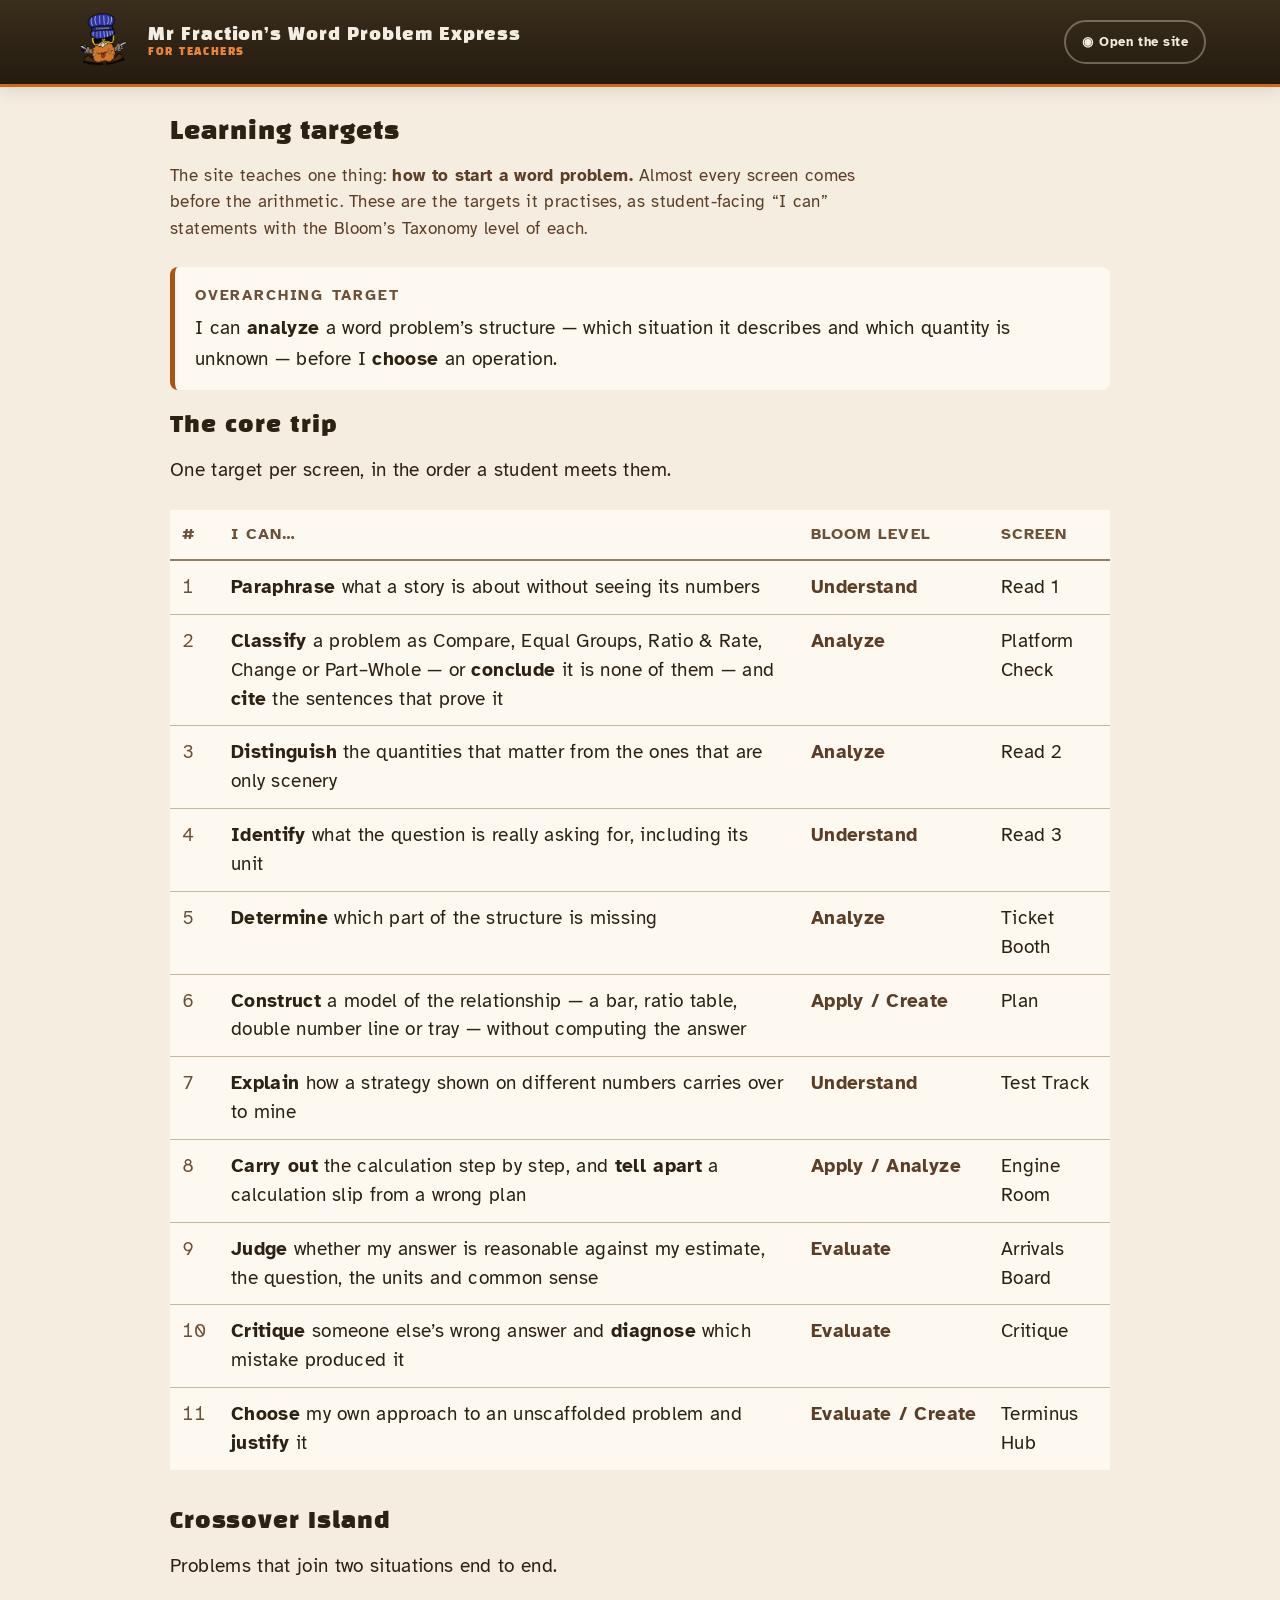
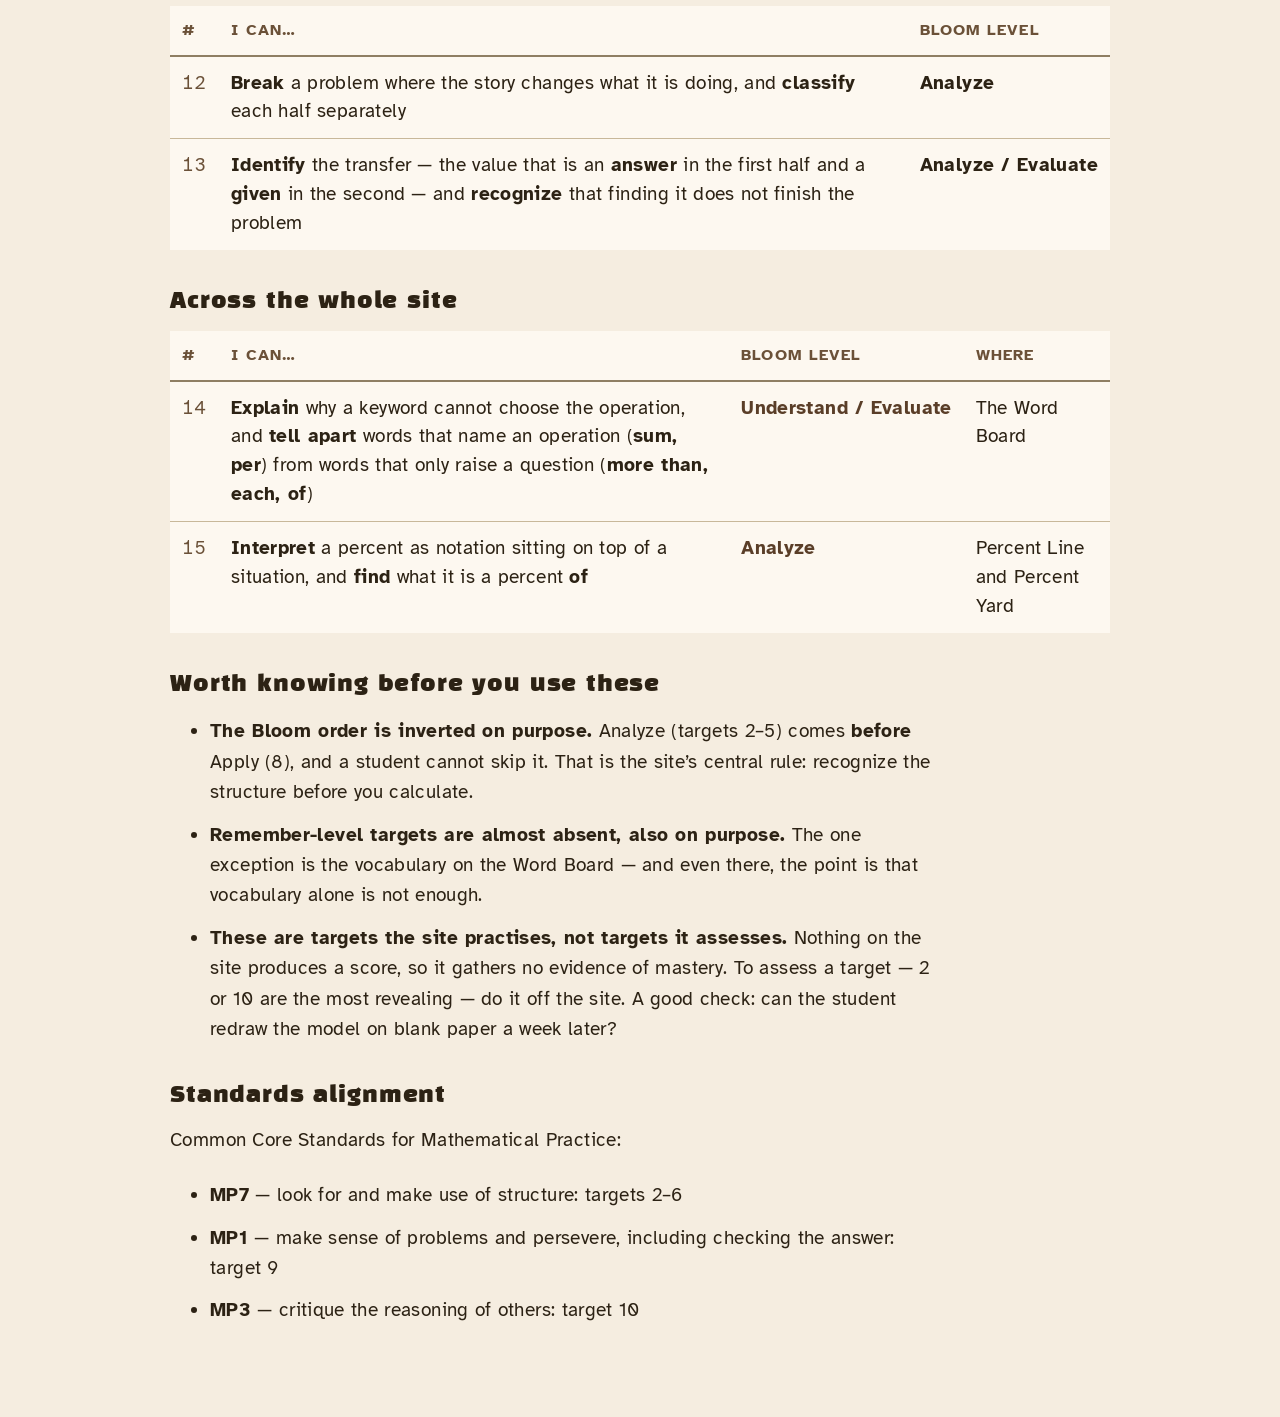
==== teachers.html @ 320a56fb "Add a For Teachers page: the site's learning targets in Bloom's terms A pill beside Reading & Access" ====
<!DOCTYPE html>
<html lang="en">
<head>
<meta charset="utf-8">
<meta name="viewport" content="width=device-width, initial-scale=1">
<title>For Teachers — Mr Fraction's Word Problem Express</title>
<meta name="description" content="The learning targets taught by Mr Fraction's Word Problem Express, written with Bloom's Taxonomy verbs.">
<link rel="stylesheet" href="assets/css/app.css">
<!-- A separate page, not a panel inside index.html, and opened in a new tab.
     The site keeps no storage of any kind, so a student's trip and their
     Reading & Access settings live only in the open page. Navigating that tab
     here would throw both away; a new tab leaves them exactly where they were.

     Styles are local to this page on purpose: nothing else uses them, and
     app.css is the student site's sheet. Colours and type come from its tokens
     so the two read as one family. -->
<style>
  .teach-main { max-width: 980px; }
  .teach-main h2 { margin-top: calc(var(--su) * 5); }
  .teach-main h2:first-of-type { margin-top: 0; }
  .teach-lead { font-size: 1.05rem; color: var(--ink-mid); }
  .teach-goal {
    background: var(--cream-light); border-left: 5px solid var(--orange-deep);
    border-radius: var(--radius-sm); padding: calc(var(--su) * 2) calc(var(--su) * 2.5);
    margin: calc(var(--su) * 3) 0; max-width: none;
  }
  .teach-goal p { margin: 0; max-width: none; }
  .teach-goal .teach-label {
    font-size: .8em; letter-spacing: .12em; text-transform: uppercase;
    color: var(--ink-muted); font-weight: 700; margin-bottom: 6px;
  }
  .teach-table { min-width: 560px; max-width: none; background: var(--cream-light); }
  .teach-table td:first-child { width: 2.5em; color: var(--ink-muted); font-variant-numeric: tabular-nums; }
  /* .map-table greys its last column for the student map's "why" column. Here
     the last column is the screen a teacher is looking for, so undo it. */
  .teach-table td:last-child { color: var(--ink); }
  .teach-table .bloom { white-space: nowrap; font-weight: 700; color: var(--ink-mid); }
  .teach-notes li { margin-bottom: calc(var(--su) * 1.5); }
  .teach-open { color: var(--ink-on-dark); text-decoration: none; }
  @media print {
    .teach-print-head { display: block !important; }
    .table-scroll { overflow: visible; }
    .teach-table { min-width: 0; }
    .teach-table tr { break-inside: avoid; }
  }
</style>
</head>
<body>

<a class="skip-link" href="#main">Skip to main content</a>

<div class="shell">

  <header class="station-sign">
    <div class="sign-inner">
      <img aria-hidden="true" alt="" class="sign-mark"
           src="assets/art/Conductor_Mr_Fraction_(Front).png" decoding="async">
      <div class="sign-text">
        <p class="sign-title">Mr Fraction&rsquo;s Word Problem Express</p>
        <span class="sign-sub">For teachers</span>
      </div>
      <div class="sign-nav">
        <a class="pill teach-open" href="index.html">
          <span aria-hidden="true">&#9673;</span> Open the site
        </a>
      </div>
    </div>
  </header>

  <main id="main" tabindex="-1" class="teach-main">
    <p class="teach-print-head" style="display:none"><strong>Mr Fraction&rsquo;s Word Problem Express</strong></p>

    <h1>Learning targets</h1>
    <p class="teach-lead">
      The site teaches one thing: <strong>how to start a word problem.</strong> Almost every
      screen comes before the arithmetic. These are the targets it practises, as
      student-facing &ldquo;I can&rdquo; statements with the Bloom&rsquo;s Taxonomy level of each.
    </p>

    <div class="teach-goal">
      <p class="teach-label">Overarching target</p>
      <p>I can <strong>analyze</strong> a word problem&rsquo;s structure &mdash; which situation it
        describes and which quantity is unknown &mdash; before I <strong>choose</strong> an operation.</p>
    </div>

    <h2>The core trip</h2>
    <p>One target per screen, in the order a student meets them.</p>
    <div class="table-scroll">
      <table class="map-table teach-table">
        <thead>
          <tr><th scope="col">#</th><th scope="col">I can&hellip;</th><th scope="col">Bloom level</th><th scope="col">Screen</th></tr>
        </thead>
        <tbody>
          <tr><td>1</td><td><strong>Paraphrase</strong> what a story is about without seeing its numbers</td><td class="bloom">Understand</td><td>Read 1</td></tr>
          <tr><td>2</td><td><strong>Classify</strong> a problem as Compare, Equal Groups, Ratio &amp; Rate, Change or Part&ndash;Whole &mdash; or <strong>conclude</strong> it is none of them &mdash; and <strong>cite</strong> the sentences that prove it</td><td class="bloom">Analyze</td><td>Platform Check</td></tr>
          <tr><td>3</td><td><strong>Distinguish</strong> the quantities that matter from the ones that are only scenery</td><td class="bloom">Analyze</td><td>Read 2</td></tr>
          <tr><td>4</td><td><strong>Identify</strong> what the question is really asking for, including its unit</td><td class="bloom">Understand</td><td>Read 3</td></tr>
          <tr><td>5</td><td><strong>Determine</strong> which part of the structure is missing</td><td class="bloom">Analyze</td><td>Ticket Booth</td></tr>
          <tr><td>6</td><td><strong>Construct</strong> a model of the relationship &mdash; a bar, ratio table, double number line or tray &mdash; without computing the answer</td><td class="bloom">Apply / Create</td><td>Plan</td></tr>
          <tr><td>7</td><td><strong>Explain</strong> how a strategy shown on different numbers carries over to mine</td><td class="bloom">Understand</td><td>Test Track</td></tr>
          <tr><td>8</td><td><strong>Carry out</strong> the calculation step by step, and <strong>tell apart</strong> a calculation slip from a wrong plan</td><td class="bloom">Apply / Analyze</td><td>Engine Room</td></tr>
          <tr><td>9</td><td><strong>Judge</strong> whether my answer is reasonable against my estimate, the question, the units and common sense</td><td class="bloom">Evaluate</td><td>Arrivals Board</td></tr>
          <tr><td>10</td><td><strong>Critique</strong> someone else&rsquo;s wrong answer and <strong>diagnose</strong> which mistake produced it</td><td class="bloom">Evaluate</td><td>Critique</td></tr>
          <tr><td>11</td><td><strong>Choose</strong> my own approach to an unscaffolded problem and <strong>justify</strong> it</td><td class="bloom">Evaluate / Create</td><td>Terminus Hub</td></tr>
        </tbody>
      </table>
    </div>

    <h2>Crossover Island</h2>
    <p>Problems that join two situations end to end.</p>
    <div class="table-scroll">
      <table class="map-table teach-table">
        <thead>
          <tr><th scope="col">#</th><th scope="col">I can&hellip;</th><th scope="col">Bloom level</th></tr>
        </thead>
        <tbody>
          <tr><td>12</td><td><strong>Break</strong> a problem where the story changes what it is doing, and <strong>classify</strong> each half separately</td><td class="bloom">Analyze</td></tr>
          <tr><td>13</td><td><strong>Identify</strong> the transfer &mdash; the value that is an <em>answer</em> in the first half and a <em>given</em> in the second &mdash; and <strong>recognize</strong> that finding it does not finish the problem</td><td class="bloom">Analyze / Evaluate</td></tr>
        </tbody>
      </table>
    </div>

    <h2>Across the whole site</h2>
    <div class="table-scroll">
      <table class="map-table teach-table">
        <thead>
          <tr><th scope="col">#</th><th scope="col">I can&hellip;</th><th scope="col">Bloom level</th><th scope="col">Where</th></tr>
        </thead>
        <tbody>
          <tr><td>14</td><td><strong>Explain</strong> why a keyword cannot choose the operation, and <strong>tell apart</strong> words that name an operation (<em>sum, per</em>) from words that only raise a question (<em>more than, each, of</em>)</td><td class="bloom">Understand / Evaluate</td><td>The Word Board</td></tr>
          <tr><td>15</td><td><strong>Interpret</strong> a percent as notation sitting on top of a situation, and <strong>find</strong> what it is a percent <em>of</em></td><td class="bloom">Analyze</td><td>Percent Line and Percent Yard</td></tr>
        </tbody>
      </table>
    </div>

    <h2>Worth knowing before you use these</h2>
    <ul class="teach-notes">
      <li><strong>The Bloom order is inverted on purpose.</strong> Analyze (targets 2&ndash;5) comes
        <em>before</em> Apply (8), and a student cannot skip it. That is the site&rsquo;s central rule:
        recognize the structure before you calculate.</li>
      <li><strong>Remember-level targets are almost absent, also on purpose.</strong> The one exception
        is the vocabulary on the Word Board &mdash; and even there, the point is that vocabulary
        alone is not enough.</li>
      <li><strong>These are targets the site practises, not targets it assesses.</strong> Nothing on the
        site produces a score, so it gathers no evidence of mastery. To assess a target &mdash;
        2 or 10 are the most revealing &mdash; do it off the site. A good check: can the student
        redraw the model on blank paper a week later?</li>
    </ul>

    <h2>Standards alignment</h2>
    <p>Common Core Standards for Mathematical Practice:</p>
    <ul class="teach-notes">
      <li><strong>MP7</strong> &mdash; look for and make use of structure: targets 2&ndash;6</li>
      <li><strong>MP1</strong> &mdash; make sense of problems and persevere, including checking the answer: target 9</li>
      <li><strong>MP3</strong> &mdash; critique the reasoning of others: target 10</li>
    </ul>
  </main>

</div>
</body>
</html>
---- assets/css/app.css ----
/* ============================================================
   Mr Fraction's Word Problem Express
   Visual language derived from Mr. Fraction's Factory.
   Tokens verified by tools/check-contrast.ps1 — 39 pairs, 0 failing.
   ============================================================ */

/* ---------- Self-hosted faces (offline, no CDN, no tracking) ---------- */
@font-face {
  font-family: 'Atkinson Hyperlegible';
  src: url('../fonts/AtkinsonHyperlegible-400.woff2') format('woff2');
  font-weight: 400; font-style: normal; font-display: swap;
}
@font-face {
  font-family: 'Atkinson Hyperlegible';
  src: url('../fonts/AtkinsonHyperlegible-700.woff2') format('woff2');
  font-weight: 700; font-style: normal; font-display: swap;
}
@font-face {
  font-family: 'Atkinson Hyperlegible';
  src: url('../fonts/AtkinsonHyperlegible-400i.woff2') format('woff2');
  font-weight: 400; font-style: italic; font-display: swap;
}
@font-face {
  font-family: 'Black Han Sans';
  src: url('../fonts/BlackHanSans-400.woff2') format('woff2');
  font-weight: 400; font-style: normal; font-display: swap;
}
@font-face {
  font-family: 'Libre Baskerville';
  src: url('../fonts/LibreBaskerville-400i.woff2') format('woff2');
  font-weight: 400; font-style: italic; font-display: swap;
}

:root {
  /* Surfaces */
  --cream:        #F5EDE0;
  --cream-light:  #FDF8F0;
  --cream-mid:    #EDE0CC;
  --brown-dark:   #2C2214;

  /* Ink */
  --ink:          #2C2214;
  --ink-mid:      #5A3E28;
  --ink-muted:    #6B5138;
  --ink-on-dark:  #F3EDE1;

  /* Accent */
  --orange:       #C96A1F;
  --orange-deep:  #A85413;
  --orange-light: #E8843A;

  /* Status */
  --go:           #45742B;
  --stop:         #A32E22;
  --caution:      #A85413;
  --info:         #2A5FA0;

  /* Edges */
  --border:        #C8B89A;
  --border-strong: #8F7F63;
  --shadow:        rgba(44, 34, 20, .12);
  --shadow-lift:   rgba(44, 34, 20, .18);

  /* Lines */
  --line-change:    #45742B;
  --line-compare:   #2A5FA0;
  --line-groups:    #A85413;
  --line-ratio:     #2B7166;
  --line-partwhole: #A32E22;
  /* Percent is a ROUTE, not a sixth schema (see data.js), but it carries a
     colour because the map card is the half of the hybrid that makes it feel
     first-class. Violet: the one hue not already spoken for by the five, so it
     never reads as a near-miss of a line a student already knows.
     Contrast MEASURED, not assumed — see the note beside the five above. */
  --line-percent:   #6B3FA0;

  /* Type */
  --font-display: 'Black Han Sans', 'Arial Black', sans-serif;
  --font-body:    'Atkinson Hyperlegible', Verdana, Tahoma, sans-serif;
  --font-serif:   'Libre Baskerville', Georgia, serif;
  --font-size-base: 19px;
  --line-height-body: 1.6;
  --letter-spacing: .02em;
  --word-spacing: .04em;
  --measure: 64ch;

  /* Space */
  --su: 8px;
  --radius:    12px;
  --radius-sm: 8px;
  --radius-xs: 5px;
  --target-min: 44px;

  --tint: transparent;
}

/* Reader font options */
:root[data-font="rounded"]  { --font-body: 'Century Gothic', 'URW Gothic', 'Trebuchet MS', sans-serif; }
:root[data-font="dyslexic"] { --font-body: 'OpenDyslexic', 'Comic Sans MS', Verdana, sans-serif; }
:root[data-scale="125"] { --font-size-base: 23.75px; }
:root[data-scale="150"] { --font-size-base: 28.5px; }

/* ---------- Base ---------- */
*, *::before, *::after { box-sizing: border-box; }
html { -webkit-text-size-adjust: 100%; scroll-behavior: smooth; }
body {
  margin: 0;
  background: var(--cream);
  color: var(--ink);
  font-family: var(--font-body);
  font-size: var(--font-size-base);
  line-height: var(--line-height-body);
  letter-spacing: var(--letter-spacing);
  word-spacing: var(--word-spacing);
  text-align: left;
  overflow-x: hidden;
}
img, svg { max-width: 100%; }
p { margin: 0 0 1.3em; max-width: var(--measure); }
ul, ol { max-width: var(--measure); }
em, i { font-style: normal; font-weight: 700; }   /* bold, never italic */

h1, h2, h3 { margin: 0 0 calc(var(--su) * 2); line-height: 1.15; }
.display { font-family: var(--font-display); letter-spacing: .04em; font-weight: 400; }
h1 { font-family: var(--font-display); font-weight: 400; letter-spacing: .04em; font-size: 1.5rem; }
h2 { font-family: var(--font-display); font-weight: 400; letter-spacing: .04em; font-size: 1.35rem; }
h3 { font-size: 1.05rem; font-weight: 700; letter-spacing: .01em; }

/* The eyebrow — the reference's signature move */
.eyebrow {
  display: block;
  font-family: var(--font-body);
  font-size: .62em;
  font-weight: 700;
  letter-spacing: .12em;
  text-transform: uppercase;
  color: var(--orange-deep);
  margin-bottom: 4px;
}

/* Tint overlay for visual stress */
body::after {
  content: ""; position: fixed; inset: 0;
  background: var(--tint); pointer-events: none;
  mix-blend-mode: multiply; z-index: 90;
}

/* ---------- Ambient life (decorative, behind everything) ---------- */
.ambient { position: fixed; inset: 0; pointer-events: none; z-index: 0; overflow: hidden; }
.amb {
  position: absolute;
  color: var(--ink);
}
.amb svg { display: block; width: 100%; height: 100%; }
@keyframes wheel-spin { from { transform: rotate(0deg); } to { transform: rotate(360deg); } }
@keyframes steam-drift {
  0%   { transform: translate(0, 0) scale(1);      opacity: 0; }
  15%  { opacity: .5; }
  100% { transform: translate(22vw, -14vh) scale(1.5); opacity: 0; }
}
.amb-w1 { top: -40px;  left: -40px;  width: 190px; height: 190px; opacity: .11; animation: wheel-spin 26s linear infinite; }
.amb-w2 { bottom: 30px; right: -50px; width: 250px; height: 250px; opacity: .10; animation: wheel-spin 34s linear infinite reverse; }
.amb-w3 { top: 46%;    right: -30px; width: 130px; height: 130px; opacity: .09; animation: wheel-spin 18s linear infinite; }
.amb-w4 { bottom: -30px; left: 8%;   width: 160px; height: 160px; opacity: .08; animation: wheel-spin 30s linear infinite reverse; }
.amb-w5 { top: 12%;    left: 14%;    width: 78px;  height: 78px;  opacity: .08; animation: wheel-spin 14s linear infinite; }
.amb-w6 { bottom: 26%; right: 12%;   width: 88px;  height: 88px;  opacity: .07; animation: wheel-spin 22s linear infinite reverse; }
.amb-s1 { bottom: 8%;  left: 4%;  width: 120px; height: 120px; opacity: .07; animation: steam-drift 52s linear infinite; }
.amb-s2 { bottom: 18%; left: 34%; width: 90px;  height: 90px;  opacity: .06; animation: steam-drift 66s linear infinite 12s; }
.amb-s3 { bottom: 2%;  left: 62%; width: 140px; height: 140px; opacity: .05; animation: steam-drift 58s linear infinite 26s; }

/* ---------- Focus ---------- */
:focus-visible { outline: 3px solid var(--info); outline-offset: 2px; border-radius: 4px; }

.skip-link {
  position: absolute; left: -9999px;
  background: var(--brown-dark); color: var(--ink-on-dark);
  padding: calc(var(--su) * 1.5) calc(var(--su) * 2);
  z-index: 300; text-decoration: none; font-weight: 700;
}
.skip-link:focus { left: var(--su); top: var(--su); }

.visually-hidden {
  position: absolute !important; width: 1px; height: 1px;
  padding: 0; margin: -1px; overflow: hidden;
  clip: rect(0 0 0 0); white-space: nowrap; border: 0;
}

/* ---------- Shell ---------- */
.shell { min-height: 100vh; display: flex; flex-direction: column; position: relative; z-index: 1; }

/* Station sign — enamel plate */
.station-sign {
  position: sticky; top: 0; z-index: 100;
  background:
    linear-gradient(180deg, #3A2E1C 0%, var(--brown-dark) 62%, #241B10 100%);
  color: var(--ink-on-dark);
  border-bottom: 3px solid var(--orange);
  box-shadow: 0 3px 16px var(--shadow);
}
/* HEIGHT, MEASURED AGAINST THE SISTER SITE.
   Mr. Fraction's Factory runs a 70px sticky bar: 10px 24px padding, a 48px
   logo mark, 39px buttons. Ours was 135px — 18.8% of a 720px viewport gone
   before any content, against their 9.7%.

   Three things were paying for that, and the biggest was not the padding:
     - the portrait was 52px wide, which at its 120x130 viewBox makes it 56px
       tall, and it sat in an inline span whose line-height added 9 more. 65px
       of a 89px row was one graphic.
     - 12px vertical padding against their 10px.
     - the ticker underneath at 43px, a third of the whole header.

   The pills deliberately keep --target-min (44px) rather than matching the
   sister site's 39px buttons. That is this project's own accessibility floor,
   the row is no taller for it once the portrait is smaller, and it is not a
   thing to give up for 5px. */
.sign-inner {
  max-width: 1180px; margin: 0 auto;
  padding: var(--su) calc(var(--su) * 3);
  display: flex; align-items: center; gap: calc(var(--su) * 2);
  /* NOWRAP AT EVERY WIDTH, not just on phones.
     This was `flex-wrap: wrap`, and fixing 1280px and 375px left 768px at
     146px — TALLER than the 135px I started from. In between the two sizes I
     had looked at, the nav dropped onto its own row and the title wrapped
     beside it. Two good measurements and a broken middle.
     `min-width: 0` on the text block is the other half: a flex item will not
     shrink below its content's intrinsic width without it, which is what was
     forcing the wrap in the first place. */
  flex-wrap: nowrap;
}
.sign-text { min-width: 0; }
/* flex, not inline: an inline replaced element sits on the text baseline and
   carries the line-box descender with it, which was adding 9px of nothing. */
.sign-mark { width: 40px; flex-shrink: 0; display: flex; align-items: center; }
.sign-mark svg { display: block; width: 100%; height: auto; }
.sign-text { display: flex; flex-direction: column; line-height: 1.05; }
.sign-title {
  font-family: var(--font-display); font-weight: 400;
  /* Fluid, not a step at a breakpoint. "Mr Fraction's Word Problem Express" is
     34 characters and it is the only thing in this bar that can wrap; at a
     fixed size it went to five lines in the tight middle widths and the row
     grew with it. */
  font-size: clamp(12px, 1.1vw + 4px, 17px);
  letter-spacing: .05em; margin: 0;
  color: var(--ink-on-dark);
}
/* Stays at 10px. It was briefly 9px while chasing height, which bought about
   one pixel — the row is set by the 44px pills, not by this. The smallest text
   on the site is not the place to save nothing. */
.sign-sub {
  font-family: var(--font-display); font-size: 10px;
  letter-spacing: .16em; text-transform: uppercase;
  color: var(--orange-light); margin-top: 2px;
}
/* nowrap: with wrap, the two pills stacked into a 96px column the moment the
   row got tight, and THAT — not the title — was the 139px header sitting
   between 641px and 833px wide. Found by sweeping every width in an iframe
   rather than spot-checking desktop and phone, which is how it hid. */
.sign-nav { margin-left: auto; display: flex; gap: var(--su); flex-wrap: nowrap; }

/* Departure-board ticker */
.ticker {
  background: #1E1710;
  border-top: 1px solid rgba(243,237,225,.10);
  overflow: hidden; white-space: nowrap; padding: 3px 0;
  /* .ticker-track is inline-flex, so it sits in THIS element's line box — and
     the line box was 30px tall around a 16px track, because it inherited the
     19px body font. The strip was twice the height of the thing inside it.
     line-height:0 collapses the box onto the track; the track's own children
     set their own. Measured: 37px -> 22px. */
  line-height: 0; font-size: 10px;
}
.ticker-track { display: inline-flex; animation: ticker-scroll 34s linear infinite; }
.ticker-item {
  display: inline-flex; align-items: center;
  font-family: var(--font-display); font-size: 11px;
  /* Explicit, because .ticker zeroes its own line-height to collapse the line
     box the track sits in — and that inherits. Without this the text clipped
     to 5px. The zero belongs on the parent only. */
  line-height: 1.6;
  letter-spacing: .14em; text-transform: uppercase;
  color: #BCAE97; padding: 0 14px;
}
.ticker-dot {
  display: inline-block; width: 5px; height: 5px; border-radius: 50%;
  background: var(--orange-light); margin: 0 6px; vertical-align: middle;
}
@keyframes ticker-scroll { from { transform: translateX(0); } to { transform: translateX(-50%); } }

/* Nav pills */
.pill {
  font-family: var(--font-body); font-size: 13px; font-weight: 700;
  letter-spacing: .03em;
  display: inline-flex; align-items: center; gap: 6px;
  min-height: var(--target-min); padding: 8px 16px;
  border-radius: 24px; border: 2px solid rgba(243,237,225,.34);
  background: transparent; color: var(--ink-on-dark);
  cursor: pointer; transition: background .18s, border-color .18s, transform .18s;
  white-space: nowrap;
}
.pill:hover { background: rgba(243,237,225,.12); border-color: var(--ink-on-dark); }
/* "For Teachers" is a link wearing a pill, and a link brings an underline.
   And `display: inline-flex` above beats the `hidden` attribute, which is how
   that pill is kept off every screen but the home map — so say it again. */
a.pill { text-decoration: none; }
.pill[hidden] { display: none; }
/* A third pill costs the title room, so its label sheds words as the width
   drops — "For Teachers", then "Teachers", then the icon alone. Each part is
   clipped rather than removed, so the accessible name is "For Teachers" at
   every width. Breakpoints are measured, not picked: at 641px the full label
   pushed the header from 84px to 108px, and at 375–480px from 56px to 81px;
   at 320px it ran off the edge. */
@media (max-width: 720px) {
  .teach-for {
    position: absolute !important; width: 1px; height: 1px;
    padding: 0; margin: -1px; overflow: hidden;
    clip: rect(0 0 0 0); white-space: nowrap; border: 0;
  }
}
@media (max-width: 500px) {
  /* Icon alone would be 37px wide — under the 44px target every other
     control here meets. */
  #btn-teachers { min-width: var(--target-min); justify-content: center; }
  .sign-nav { gap: calc(var(--su) * .5); }
  .teach-word {
    position: absolute !important; width: 1px; height: 1px;
    padding: 0; margin: -1px; overflow: hidden;
    clip: rect(0 0 0 0); white-space: nowrap; border: 0;
  }
}
.pill[aria-expanded="true"], .pill.active {
  background: var(--orange-deep); border-color: var(--orange-deep); color: #fff;
}
/* 375–440px, home map only: three pills leave the title so little room it
   wraps one line more (56px header -> 81px at 375). The portrait stands aside
   while the Teachers pill is showing — the same trade the phone rules below
   weigh, and here the wordmark stays. Below 375 the wordmark goes instead
   (see the very-narrow rules), so the portrait comes back there. */
@media (min-width: 375px) and (max-width: 440px) {
  .station-sign:has(#btn-teachers:not([hidden])) .sign-mark { display: none; }
}

main { flex: 1; width: 100%; max-width: 1180px; margin: 0 auto; padding: calc(var(--su) * 4) calc(var(--su) * 2.5) calc(var(--su) * 9); }

footer.rail-foot {
  background: var(--brown-dark); color: #C3B9A6;
  padding: calc(var(--su) * 2.5); font-size: 13px;
  border-top: 3px solid var(--orange-deep);
}
footer.rail-foot p { max-width: 72ch; margin: 0 auto; }
footer.rail-foot .foot-lead { font-size: 14px; }
/* Emphasis has to lighten, not bold-only: at this size on --brown-dark, weight
   alone doesn't read as emphasis. */
footer.rail-foot .foot-lead strong { color: #E8DFCE; }

/* ---------- Journey panel: the leg you're travelling, above the title ---------- */
.journey {
  border: 2px solid var(--border-strong);
  border-radius: var(--radius);
  overflow: hidden;
  margin-bottom: calc(var(--su) * 3);
  background: var(--cream-light);
  box-shadow: 0 2px 6px var(--shadow);
}
.journey-map { line-height: 0; background: #DCEEF6; }
.leg-svg { display: block; width: 100%; height: clamp(150px, 25vw, 250px); }
/* This animates an INNER group; the car's placement is on its parent. Putting
   both on one element let the CSS transform override the SVG transform
   attribute and stack every car at the origin. */
.leg-car {
  transform-box: fill-box; transform-origin: center;
  animation: leg-car-in .45s cubic-bezier(.2,.85,.3,1) backwards;
  animation-delay: calc(var(--lc-i) * 90ms);
}
@keyframes leg-car-in {
  from { opacity: 0; transform: scale(.55); }
  to   { opacity: 1; transform: scale(1); }
}

.journey-bar {
  display: flex; align-items: center; gap: calc(var(--su) * 2);
  padding: calc(var(--su) * 1.25) calc(var(--su) * 2);
  border-top: 2px solid var(--border-strong);
  background: var(--cream-mid);
}
.journey-bar .eyebrow { margin: 0; white-space: nowrap; }
.journey-dots { list-style: none; display: flex; align-items: center; gap: 7px; margin: 0; padding: 0; }
.jd { width: 13px; height: 13px; border-radius: 50%; border: 2.5px solid var(--border-strong); background: var(--cream-light); }
.jd[data-s="done"] { background: var(--go); border-color: var(--go); }
.jd[data-s="here"] {
  background: var(--orange-deep); border-color: var(--orange-deep);
  width: 17px; height: 17px; box-shadow: 0 0 0 3px rgba(168,84,19,.22);
}

@media (prefers-reduced-motion: reduce) { .leg-car { animation: none; } }

/* ---------- Station header ---------- */
.station-head {
  display: flex; align-items: flex-start; gap: calc(var(--su) * 2);
  padding-bottom: calc(var(--su) * 2.5);
  border-bottom: 2px solid var(--border);
  margin-bottom: calc(var(--su) * 3);
}
.station-thumb { width: 68px; height: 68px; flex-shrink: 0; }
.station-meta { flex: 1; min-width: 0; }
.station-meta h2 { font-size: 1.55rem; margin: 0; }
.station-desc { color: var(--ink-muted); font-size: 14px; margin: 6px 0 0; max-width: 46ch; }

/* ---------- Buttons ---------- */
.btn {
  font-family: var(--font-body); font-size: 15px; font-weight: 700;
  letter-spacing: .02em;
  min-height: var(--target-min); min-width: var(--target-min);
  padding: calc(var(--su) * 1.5) calc(var(--su) * 3);
  border-radius: var(--radius-sm);
  border: 2px solid var(--orange-deep);
  background: var(--orange-deep); color: #fff;
  cursor: pointer; text-align: center;
  box-shadow: 0 2px 0 rgba(44,34,20,.18);
  transition: transform .15s, box-shadow .15s, background .15s;
}
.btn:hover { transform: translateY(-2px); box-shadow: 0 4px 0 rgba(44,34,20,.20); }
.btn:active { transform: translateY(0); box-shadow: 0 1px 0 rgba(44,34,20,.20); }
.btn[disabled] { opacity: .45; cursor: not-allowed; transform: none; box-shadow: none; }
.btn-secondary {
  background: var(--cream-light); color: var(--ink-mid);
  border-color: var(--border-strong); box-shadow: 0 2px 0 rgba(44,34,20,.10);
}
.btn-secondary:hover { background: var(--cream-mid); border-color: var(--ink-mid); }
.btn-quiet {
  background: transparent; color: var(--ink-muted);
  border: 2px dashed var(--border-strong); box-shadow: none;
  padding: var(--su) calc(var(--su) * 2); font-size: 14px;
}
.btn-quiet:hover { background: var(--cream-mid); color: var(--ink); transform: none; }
.btn-row { display: flex; gap: calc(var(--su) * 2); flex-wrap: wrap; margin-top: calc(var(--su) * 3); }

/* ---------- Cards ---------- */
.card {
  background: var(--cream-light);
  border: 1.5px solid var(--border);
  border-radius: var(--radius);
  padding: calc(var(--su) * 3);
  margin-bottom: calc(var(--su) * 3);
  box-shadow: 0 1px 3px var(--shadow);
}
/* THE WAY BACK TO A TRIP IN PROGRESS.
   It has to out-rank five line cards, a hero image and the rail map on the same
   screen, because it is the only thing on the map that is about THIS student
   rather than about the railway. Same accent grammar the Plan models use for a
   settled answer — an orange edge on the warmer cream — so "this one is yours"
   reads the same way here as it does inside a station.

   AFTER `.card`, and that is not tidiness. It carries `class="card resume-card"`
   so both rules match at the same specificity, and the later one wins: written
   above `.card` its background was overridden by the very rule it is modifying,
   which is a defect that looks like a typo and reads like nothing at all. */
.resume-card {
  border-left: 5px solid var(--orange-deep);
  background: var(--cream-mid);
}
.card-title {
  display: flex; align-items: center; gap: var(--su);
  font-size: 13px; font-weight: 700; letter-spacing: .1em;
  text-transform: uppercase; color: var(--ink);
  margin-bottom: calc(var(--su) * 1.75);
}

/* The problem panel — where the art direction deliberately stops */
.problem-well {
  background: var(--cream-mid);
  border-left: 7px solid var(--line-current, var(--line-partwhole));
  border-radius: var(--radius-xs);
  padding: calc(var(--su) * 3);
  margin: calc(var(--su) * 2) 0 calc(var(--su) * 3);
  font-size: 1.02em; line-height: 1.75;
  max-width: var(--measure);
}
.problem-well p { margin: 0 0 .8em; }
.problem-well p:last-child { margin-bottom: 0; }
/* Sentences run on as prose by default. "Chunk sentences" in the reading
   panel breaks them onto their own lines for anyone who reads better that
   way — that option is the reason the sentences stay separately marked up. */
.problem-well .s { }
:root[data-chunked="on"] .problem-well .s { display: block; margin-bottom: .9em; }
:root[data-chunked="on"] .problem-well .s:last-child { margin-bottom: 0; }

/* Sentences the student can tap — the Platform Check at Read 1. These are real
   <button>s so keyboard and screen-reader users get them for free, but they
   have to keep reading as prose: a paragraph of button chrome stops looking
   like something a person wrote, and this is the phase whose entire job is
   getting the story read. Hence: inherit everything, and mark them with an
   underline that says "touchable" rather than a box that says "control". */
.problem-well .pickable {
  font: inherit; color: inherit; letter-spacing: inherit;
  background: none; border: 0; margin: 0; padding: 0;
  text-align: inherit; cursor: pointer;
  /* DISPLAY IS THE WHOLE BUG, AND IT WAS THE DEFAULT.
     A <button> is inline-block, which is an atomic box: it cannot break across
     lines. So every sentence jumped whole to its own line and the paragraph
     became six stacked blocks — measured, six client rects of one each, against
     4/4/3/2/3/2 for the same sentences rendered as spans one screen earlier.
     At 360px all six collapsed to identical full-width blocks: a radio list,
     not a story. The comment above says these must read as prose; this line is
     what makes that true. */
  display: inline;
  /* Underline via text-decoration, NOT border-bottom. A border paints once
     around an inline-block box — on a wrapped sentence it drew under the last
     line only. text-decoration paints per line fragment automatically. */
  text-decoration: underline;
  text-decoration-style: dotted;
  text-decoration-thickness: 1.5px;
  text-underline-offset: .2em;
  text-decoration-color: var(--border);
  border-radius: 3px;
}
.problem-well .pickable:hover,
.problem-well .pickable:focus-visible {
  background: var(--cream-light);
  text-decoration-color: var(--ink-muted);
}
/* Chosen. Not colour alone — the fill plus dotted-to-solid plus the weight
   change all survive greyscale and forced-colors (WCAG 1.4.1).
   `box-decoration-break: clone` gives every line fragment its own padding and
   rounded ends, so a selection that wraps stays text-shaped instead of
   becoming one rectangle. The 2px cream ring keeps two picked sentences on
   adjacent lines from merging into a single slab — and the design REQUIRES
   multi-sentence picks, so that case is normal, not an edge. */
.problem-well .pickable[data-picked] {
  background: var(--line-current, var(--line-partwhole));
  color: var(--cream-light);
  text-decoration-style: solid;
  text-decoration-color: currentColor;
  font-weight: 600;
  padding: .04em .16em;
  box-shadow: 0 0 0 2px var(--cream-mid);
  -webkit-box-decoration-break: clone;
  box-decoration-break: clone;
}
/* The global ring is 3px at 2px offset — into a ~0–3px gap between lines it
   would overlap the sentences above and below. */
.problem-well .pickable:focus-visible { outline-offset: 1px; }
/* After the check resolves the picks stay on screen, marked but inert: the
   map's first column is headed "What you found", and the evidence used to be
   deleted at the exact moment that column appeared. */
.problem-well .pickable[aria-disabled="true"] { cursor: default; }
.problem-well .pickable[aria-disabled="true"]:hover { background: none; text-decoration-color: var(--border); }
.problem-well .pickable[data-picked][aria-disabled="true"],
.problem-well .pickable[data-picked][aria-disabled="true"]:hover {
  background: var(--line-current, var(--line-partwhole));
  text-decoration-color: currentColor;
}

/* The map: what you found, which line it makes it, and why it has to be. The
   student's own row is marked — this is the payoff screen of the first read. */
.table-scroll { overflow-x: auto; margin: calc(var(--su) * 2) 0; }
.map-table {
  /* Capped: at 1280 the "why it has to be" column ran the full 1090px and left
     a lot of dead air to the right of "before, event, after". */
  border-collapse: collapse; width: 100%; min-width: 480px; max-width: 900px;
  font-size: .98em; line-height: 1.55;
}
.map-table th, .map-table td {
  text-align: left; padding: calc(var(--su) * 1.5);
  border-bottom: 1px solid var(--border);
  vertical-align: top;
}
/* The last rule used to float unattached above the button. */
.map-table tbody tr:last-child td { border-bottom: 0; }
.map-table thead th {
  /* Was .78em — 14.2px, uppercase, tracked. Column headings are read, not
     decoration. */
  font-size: .86em; letter-spacing: .07em; text-transform: uppercase;
  color: var(--ink-muted); border-bottom: 2px solid var(--border-strong);
}
/* Line names are display-face territory per ART-DIRECTION §1 — "station signs,
   line names". They were set in body face like any table cell. */
.map-table .line-name {
  font-family: var(--font-display); font-weight: 400; letter-spacing: .03em;
  font-size: 1.06em;
}
.map-table .marker { font-size: 1.15em; }
.map-table td:last-child { color: var(--ink-muted); }
/* The student's own row. A ~16-value tint plus a 5px bar on one cell was not
   saying "you are here" — this is the payoff of the screen. */
.map-table .row-here { background: var(--cream-mid); }
.map-table .row-here td { border-bottom-color: var(--border-strong); }
.map-table .row-here td:first-child {
  box-shadow: inset 5px 0 0 var(--line-current, var(--line-partwhole));
}
/* BOLD, AND IT IS AN ACCESSIBILITY FIX RATHER THAN EMPHASIS.
   Measured 2026-08-10, on the rendered screen: this label is the line's own
   colour on `--cream-mid`, at 19.7px. At weight 400 that is normal text and
   needs 4.5:1 — and three of the five lines miss it. change 4.26, groups 4.09,
   ratio 4.41; only compare (4.98) and partwhole (5.43) pass. The long-standing
   open item was "--line-compare has never had its contrast measured", and
   compare turns out to be one of the two that were fine.

   At weight 700 this clears 18.66px, which is WCAG large text, so the threshold
   becomes 3:1 and all five pass with room — the worst is groups at 4.09.

   Deliberately NOT fixed by darkening the five: that changes the palette on
   every surface of the site and is bound up with the palette reconciliation
   (ROADMAP 5b) that is still the user's open decision. The numbers are recorded
   there so it can be decided properly rather than pre-empted here. Bolding the
   student's own row is defensible on its own terms anyway — it is the one row
   on that table that is about them. */
.map-table .row-here .line-name {
  color: var(--line-current, var(--line-partwhole));
  font-weight: 700;
}
.you-are-here {
  display: inline-block; margin-left: .5em; vertical-align: .08em;
  font-family: var(--font-body); font-size: .62em; font-weight: 700;
  letter-spacing: .08em; text-transform: uppercase;
  padding: .18em .5em; border-radius: 999px;
  background: var(--line-current, var(--line-partwhole)); color: var(--cream-light);
}

/* Below this width a side-scrolling table is the wrong shape for the sentence
   that explains the answer — half of it was unreachable and the line names were
   chopped mid-word ("Equa Grou Expre"). Restack as cards. */
@media (max-width: 560px) {
  .map-table { min-width: 0; display: block; }
  .map-table thead { position: absolute; width: 1px; height: 1px; overflow: hidden; clip: rect(0 0 0 0); }
  .map-table tbody, .map-table tr, .map-table td { display: block; width: auto; }
  .map-table tr {
    border: 2px solid var(--border); border-radius: var(--radius-xs);
    padding: calc(var(--su) * 1.5); margin-bottom: calc(var(--su) * 1.5);
  }
  .map-table td { border-bottom: 0; padding: 0 0 .35em; }
  .map-table tbody tr:last-child td { border-bottom: 0; }
  .map-table .row-here { border-color: var(--line-current, var(--line-partwhole)); border-width: 3px; }
  .map-table .row-here td:first-child { box-shadow: none; }
}

/* The five Platform Check cards.
   Scoped to #r1checks so nothing else on the site moves.

   The question was set at 16.8px — SMALLER than the 19px story it asks about,
   which made each card's question read as a caption. And the cards had three
   competing left edges: the card border, the eyebrow, and the options indented
   a further ~89px by an un-reset list padding, with ~105px of dead space on the
   right. Nothing aligned with anything.

   The rail is the railway motif doing work the theme already owns: five stops
   on a line rather than five identical boxes. No numerals — both screens of the
   first read are numberless, so a digit here would be a masking defect, and the
   spelled-out forms are barred for the same reason. */
#r1checks { position: relative; }
#r1checks::before {
  content: ''; position: absolute; left: 9px; top: 1.4em; bottom: 1.4em;
  width: 3px; background: var(--border-strong); border-radius: 2px;
}
#r1checks .card { position: relative; margin-left: calc(var(--su) * 4); }
#r1checks .card::before {
  content: ''; position: absolute; left: calc(var(--su) * -4 + 4px); top: 1.55em;
  width: 13px; height: 13px; border-radius: 50%;
  background: var(--cream-light); border: 3px solid var(--border-strong);
  z-index: 1;
}
/* The tick from the stop to the platform. Without it the rail read as a line
   NEAR some boxes rather than stops ON a line — a measured 21.5px of unbridged
   gutter between rail centre and card edge. */
#r1checks .card::after {
  content: ''; position: absolute; left: calc(var(--su) * -4 + 17px); top: 2.05em;
  width: calc(var(--su) * 4 - 17px); height: 3px; background: var(--border-strong);
}
/* ANSWERED, not "current" — all five questions live on one screen, so there is
   no current one, and answered is the state a student can act on. Filled the
   instant the card is answered, with no transition: this is a state-carrying
   property and the codebase has a scar about animating those. It is never the
   only signal (the chosen option is already marked), and it says nothing about
   whether the answer was right. */
#r1checks .card.answered::before {
  background: var(--line-current, var(--line-partwhole));
  border-color: var(--ink);
}
/* Was 1.06em — 20.1px against 18.05px body, a ratio of 1.12 that is "raised"
   arithmetically and not perceptually. The question a student has to decode
   should outrank the story it is about. */
#r1checks .card h3 { font-size: 1.22em; margin-top: .15em; }
#r1checks .choices { padding-left: 0; margin-left: 0; }

/* `.hint-text` is 14px, which is fine for chrome and wrong for instructions.
   On these two screens it carries the actual task — "Tap every sentence that
   carries it" — so here it is body-sized. Scoped, so the rest of the site
   keeps the small form. */
.platform-instruction { font-size: 1em; color: var(--ink); max-width: var(--measure); }

/* NO TRANSITION ON THE PICKED FILL.
   `transition: background 120ms` used to live here. Two agents flagged it and
   both were right for the same reason the codebase already records at
   `.car-fill` below: never transition a property that CARRIES state. It also
   made the state unmeasurable in any harness without a frame clock — one agent
   read the un-advanced value and filed a CRITICAL saying the picked sentence
   renders invisible at 1.23:1, which real rendered pixels then disproved.
   A property that only reads correctly on a compositing page is a property
   that will be mismeasured again. */

.q-sentence { font-weight: 700; }
.q-sentence.highlight {
  background: #FBE9B8; box-shadow: 0 0 0 4px #FBE9B8; border-radius: 3px;
  /* keeps the highlight intact when the question wraps across lines */
  -webkit-box-decoration-break: clone; box-decoration-break: clone;
}
/* The blank stood a full line-box tall (34px against a 34px line advance), so
   blanks on consecutive lines abutted at 0px and at some widths overlapped by
   1px — reading as one damaged column rather than two separate blanks.
   Measured on the platform screen at 360px and 1280px. */
.masked {
  display: inline-block; background: var(--ink-muted);
  color: transparent; border-radius: 3px; padding: 0 .12em; user-select: none;
  line-height: .92; vertical-align: -.06em;
}
/* Inside a picked sentence the blank was --ink-muted brown on the line's red
   fill, which read as a hole punched in the highlight. It is `aria-hidden`, so
   restyling it costs nothing. */
.problem-well .pickable[data-picked] .masked {
  background: rgba(253, 248, 240, .55);
}
.num { font-weight: 700; font-variant-numeric: tabular-nums; white-space: nowrap; }

/* ---------- Route strip ---------- */
.route-strip { background: var(--cream-mid); border-bottom: 1px solid var(--border); }
.route-inner { max-width: 1180px; margin: 0 auto; padding: calc(var(--su)*1.5) calc(var(--su)*2.5); }
.route { list-style: none; padding: 0; margin: 0; display: flex; flex-wrap: wrap; align-items: center; }
.route li { display: flex; align-items: center; }
.route .node {
  display: inline-flex; align-items: center; gap: 6px;
  font-size: 12px; font-weight: 700; letter-spacing: .04em;
  padding: 6px 12px; border-radius: 999px;
  border: 2px solid var(--border-strong); color: var(--ink-muted);
  background: var(--cream-light); white-space: nowrap;
}
.route .connector { width: 20px; height: 4px; background: var(--border-strong); opacity: .6; }
.route li[data-state="done"] .node { border-color: var(--go); color: var(--go); }
.route li[data-state="done"] + li .connector { background: var(--go); opacity: .8; }
.route li[data-state="current"] .node {
  border-color: var(--orange-deep); background: var(--orange-deep); color: #fff;
  box-shadow: 0 2px 0 rgba(44,34,20,.2);
}

/* ---------- Phases ---------- */
.phase-label {
  display: inline-block; font-size: 11px; font-weight: 700;
  letter-spacing: .14em; text-transform: uppercase;
  color: var(--orange-deep); margin-bottom: 6px;
}

/* ---------- Forms ---------- */
label { display: block; font-weight: 700; margin-bottom: var(--su); max-width: var(--measure); }
.hint-text { font-weight: 400; color: var(--ink-muted); font-size: 14px; display: block; margin-top: 4px; }
input[type="text"], input[type="number"], textarea, select {
  font-family: var(--font-body); font-size: 1rem;
  width: 100%; max-width: var(--measure);
  min-height: var(--target-min);
  padding: calc(var(--su) * 1.25);
  border: 2px solid var(--border-strong);
  border-radius: var(--radius-sm);
  background: var(--cream-light); color: var(--ink);
}
input:focus, textarea:focus, select:focus { border-color: var(--info); }
textarea { min-height: calc(var(--target-min) * 2); resize: vertical; }
select {
  appearance: none; -webkit-appearance: none;
  background-image: linear-gradient(45deg, transparent 50%, var(--ink-mid) 50%),
                    linear-gradient(135deg, var(--ink-mid) 50%, transparent 50%);
  background-position: calc(100% - 20px) calc(50% + 2px), calc(100% - 14px) calc(50% + 2px);
  background-size: 6px 6px, 6px 6px; background-repeat: no-repeat;
  padding-right: 40px;
}
.field { margin-bottom: calc(var(--su) * 3); }
.inline-fields { display: flex; gap: calc(var(--su) * 2); flex-wrap: wrap; }
.inline-fields .field { flex: 1 1 170px; }

/* Choice tiles */
/* margin auto: see the note on .map-lines — as a <ul> this inherits the 64ch
   reading measure and was sitting flush left in a much wider main. */
.choices { list-style: none; padding: 0; margin: 0 auto; display: grid; gap: calc(var(--su) * 1.25); }
.choice {
  display: flex; align-items: flex-start; gap: calc(var(--su) * 1.75);
  width: 100%; text-align: left;
  font-family: var(--font-body); font-size: 1rem;
  min-height: var(--target-min);
  padding: calc(var(--su) * 2);
  border: 2px solid var(--border-strong); border-radius: var(--radius);
  background: var(--cream-light); color: var(--ink); cursor: pointer;
  /* border-color is deliberately NOT transitioned. When a choice is answered
     the colour change was getting stuck part-way through the transition and
     the box kept its unselected grey edge — the answer registered but did
     not look registered. Selection state must never depend on an animation
     completing. */
  transition: transform .15s, box-shadow .15s;
  box-shadow: 0 1px 2px var(--shadow);
}
.choice:hover { border-color: var(--orange-deep); transform: translateY(-2px); box-shadow: 0 4px 10px var(--shadow-lift); }
.choice .marker { font-size: 1.3em; line-height: 1; flex-shrink: 0; }
.choice strong { display: block; font-size: 1.02em; }
.choice small { color: var(--ink-muted); display: block; margin-top: 2px; }
/* An answered choice has to be unmistakable at a glance: a tick or a cross
   appears and the border thickens. Colour is never the only signal (WCAG 1.4.1).

   THE GLYPH HANGS OFF THE CHOICE, NOT OFF A `.marker` CHILD — and that is the
   whole point of this rule. It used to be `.choice[data-result] .marker::after`,
   and a `::after` needs a `.marker` element to attach to. Cycle 30 found FOUR
   builders that emit no marker and then set `data-result` anyway — `data-hcar`
   (app.js:876), `data-strat` (app.js:890), `#unsck` (stations.js:1962) and
   `#estck` (stations.js:2083), the last of which is on the estimate gate. On all
   four, right and wrong differed by hue alone: 1.274:1 on the border and 1.022:1
   on the background, which is nothing at all in greyscale or with red-green CVD.

   Seven other builders did emit a marker and did get the glyph, so the failure
   was invisible on screen and every new `.choice` builder was exempt by default.
   That is this project's `discovered, not listed` defect in its purest form: the
   indicator depended on somebody remembering to emit a sibling. Now the state
   carries its own indicator and a builder cannot opt out of it.

   The comment that used to sit here claimed "the glyph and the border weight
   both carry it". BOTH HALVES WERE FALSE — the glyph was absent on four
   builders, and `border-width` goes 2px->3px for right and wrong ALIKE, so
   weight separates answered from unanswered and never right from wrong. It is
   kept as a second channel for answered-ness, which is what it actually does.

   No box-shadow here: `.choice[disabled]` clears it later in the cascade, so
   a ring set at this point would silently do nothing. */
.choice[data-result="right"] { border-color: var(--go);   background: #F0F6EA; border-width: 3px; }
.choice[data-result="wrong"] { border-color: var(--stop); background: #FBEFED; border-width: 3px; }
.choice[data-result]::before { font-size: 1.25rem; font-weight: 700; line-height: 1; flex-shrink: 0; }
.choice[data-result="right"]::before { content: "\2713"; color: var(--go); }
.choice[data-result="wrong"]::before { content: "\2717"; color: var(--stop); }
/* The builders that DO emit a marker must not now show two glyphs, and a
   zero-font-size marker would still draw a second flex gap. Removed outright. */
.choice[data-result] .marker { display: none; }
.choice[disabled] { cursor: default; opacity: .9; transform: none; box-shadow: none; }
/* :not([data-result]) matters — without it, hovering an already-answered
   choice reset its border back to grey and the answer appeared to un-select. */
.choice[disabled]:not([data-result]):hover { transform: none; border-color: var(--border-strong); }
.choice[disabled][data-result]:hover { transform: none; }

/* ---------- Feedback ---------- */
.feedback { margin-top: calc(var(--su) * 2); max-width: var(--measure); }
.msg {
  display: flex; gap: calc(var(--su) * 1.5); align-items: flex-start;
  padding: calc(var(--su) * 2); border-radius: var(--radius-sm);
  border-left: 5px solid var(--info); background: #EDF2FA;
  margin-bottom: calc(var(--su) * 1.5);
}
.msg .ico { flex-shrink: 0; font-weight: 700; font-size: 1.05em; }
.msg p { margin: 0; }
/* The hint nudge after a run of wrong answers. Set apart from the feedback it
   follows, and quieter than it: the message above is about the answer, this is
   an aside about what is available. A rule rather than a second colour, because
   the msg box already carries a state colour and adding another would make an
   offer of help look like a second verdict. */
.msg p.hint-nudge {
  margin-top: calc(var(--su) * 1.25);
  padding-top: calc(var(--su) * 1.25);
  border-top: 1px dashed var(--border);
  color: var(--ink-muted);
  font-size: .94em;
}
.msg-go      { border-color: var(--go);      background: #F0F6EA; }
.msg-stop    { border-color: var(--stop);    background: #FBEFED; }
.msg-caution { border-color: var(--caution); background: #FCF3E4; }

/* ---------- Mr Fraction ---------- */
.mf-aside { display: flex; gap: calc(var(--su) * 2); align-items: flex-start; margin-bottom: calc(var(--su) * 3); }
.mf-aside .mf-svg { flex-shrink: 0; }
.mf-bubble {
  position: relative;
  background: var(--cream-light);
  border: 2px solid var(--border-strong);
  border-radius: var(--radius);
  padding: calc(var(--su) * 2.25);
  max-width: var(--measure);
  box-shadow: 0 2px 6px var(--shadow);
}
.mf-bubble::before {
  content: ""; position: absolute; left: -11px; top: 26px;
  width: 18px; height: 18px; transform: rotate(45deg);
  background: var(--cream-light);
  border-left: 2px solid var(--border-strong);
  border-bottom: 2px solid var(--border-strong);
}
/* Mr Fraction's voice — the one bounded italic-serif exception (AD-2) */
.mf-bubble p { font-family: var(--font-serif); font-style: italic; font-size: .95em; line-height: 1.65; margin: 0; }
.mf-bubble p + p { margin-top: .8em; }
.mf-bubble strong { font-family: var(--font-body); font-style: normal; }

/* ---------- The Scene: a picture of the problem, beside the words ----------
   Objects count themselves out on arrival, then settle. The filled ones keep
   a slow idle (steam, spin) so the page has life without anything jittering
   while you read. Every state is also in the figure's aria-label and caption. */
.problem-pair {
  display: grid; gap: calc(var(--su) * 2);
  align-items: start;
  margin: calc(var(--su) * 2) 0 calc(var(--su) * 3);
}
@media (min-width: 760px) {
  .problem-pair { grid-template-columns: minmax(0, 1fr) minmax(210px, 300px); }
  .problem-pair.no-scene { grid-template-columns: 1fr; }
}
.problem-pair .problem-well { margin: 0; }

.scene {
  margin: 0; padding: calc(var(--su) * 1.75);
  background: var(--cream-light);
  border: 2px solid var(--border-strong);
  border-radius: var(--radius);
  --sc-ink: var(--ink);
  --sc-fill: var(--line-current, var(--line-partwhole));
  --sc-fill-hi: #FFFFFF;
  --sc-empty: var(--cream-mid);
  --sc-empty-hi: var(--cream-light);
}
.sc-grid { display: flex; flex-wrap: wrap; gap: 6px; justify-content: center; }
.sc-item {
  width: 40px; height: 40px; display: block;
  animation: sc-land .38s cubic-bezier(.2,.85,.3,1) backwards;
  animation-delay: calc(var(--sc-i) * 85ms);
}
.scene[data-count="20"] .sc-item,
.scene[data-count="10"] .sc-item { width: 32px; height: 32px; }
.sc-item svg { display: block; width: 100%; height: 100%; }
@keyframes sc-land {
  from { transform: translateY(-10px) scale(.6); opacity: 0; }
  60%  { transform: translateY(2px)   scale(1.04); opacity: 1; }
  to   { transform: none; opacity: 1; }
}
/* idle life, filled objects only */
.sc-item.is-on .sc-steam {
  transform-box: fill-box; transform-origin: bottom center;
  animation: sc-steam 3.2s ease-in-out infinite;
  animation-delay: calc(var(--sc-i) * 240ms);
}
@keyframes sc-steam {
  0%, 100% { transform: translateY(0)    scaleY(1);   opacity: .55; }
  50%      { transform: translateY(-3px) scaleY(1.15); opacity: .2; }
}
/* Each wheel spins about its OWN centre — they were one group, so the origin
   fell between them and the pair orbited the frame. */
.sc-item.is-on .sc-wheel {
  transform-box: fill-box; transform-origin: center;
  animation: sc-roll 2.6s linear infinite;
}
@keyframes sc-roll { to { transform: rotate(360deg); } }

/* Every illustration gets an idle, and only the counted objects get it — the
   motion then means "this one is included" rather than being decoration.
   The idle lives on the inner <svg> so it composes with the arrival animation
   on the parent instead of replacing it. */
.sc-item.is-on > svg { transform-box: fill-box; transform-origin: center bottom; }

.ic-ball.is-on  > svg { animation: sc-bounce 1.9s cubic-bezier(.3,0,.4,1) infinite; animation-delay: calc(var(--sc-i) * 130ms); }
@keyframes sc-bounce { 0%,100% { transform: translateY(0); } 45% { transform: translateY(-4px); } }

.ic-coin.is-on  > svg { animation: sc-flip 3.4s ease-in-out infinite; animation-delay: calc(var(--sc-i) * 190ms); }
@keyframes sc-flip { 0%,72%,100% { transform: scaleX(1); } 86% { transform: scaleX(.18); } }

.ic-box.is-on   > svg { animation: sc-rock 3s ease-in-out infinite; animation-delay: calc(var(--sc-i) * 160ms); }
@keyframes sc-rock { 0%,100% { transform: rotate(-2.5deg); } 50% { transform: rotate(2.5deg); } }

.ic-horn.is-on  > svg { animation: sc-toot 2.8s ease-in-out infinite; animation-delay: calc(var(--sc-i) * 170ms); }
@keyframes sc-toot { 0%,70%,100% { transform: scale(1) rotate(0deg); } 82% { transform: scale(1.1) rotate(-5deg); } }

.ic-patch.is-on > svg { animation: sc-ripple 3.6s ease-in-out infinite; animation-delay: calc(var(--sc-i) * 120ms); }
@keyframes sc-ripple { 0%,100% { transform: scale(1); } 50% { transform: scale(1.07); } }

.ic-bowl.is-on  > svg { animation: sc-simmer 4.2s ease-in-out infinite; animation-delay: calc(var(--sc-i) * 200ms); }
@keyframes sc-simmer { 0%,100% { transform: translateY(0); } 50% { transform: translateY(-1.5px); } }

.sc-cap {
  margin-top: calc(var(--su) * 1.5);
  font-size: 12.5px; line-height: 1.45; color: var(--ink-mid); text-align: center;
}

/* --- unit mode: ONE object, subdivided --- */
.unit-frame {
  border: 3px solid var(--ink); border-radius: var(--radius-sm);
  padding: 5px; background: var(--cream-mid);
  box-shadow: 0 3px 0 rgba(44,34,20,.18);
}
.unit-grid { display: grid; grid-template-columns: repeat(var(--u-cols), 1fr); gap: 3px; }
.ucell {
  aspect-ratio: 1 / 1; border-radius: 2px;
  border: 1.5px solid rgba(44,34,20,.35);
  display: flex; align-items: center; justify-content: center;
  font-size: 12px; font-weight: 700; color: var(--ink);
  animation: sc-land .34s cubic-bezier(.2,.85,.3,1) backwards;
  animation-delay: calc(var(--u-i) * 55ms);
}
.u-blue { background: var(--line-compare); }
.u-red  { background: var(--line-partwhole); }
.u-unknown {
  background: repeating-linear-gradient(45deg,
    var(--cream-light) 0 5px, var(--cream-mid) 5px 10px);
  animation: sc-land .34s cubic-bezier(.2,.85,.3,1) backwards,
             u-wonder 2.6s ease-in-out infinite;
}
@keyframes u-wonder {
  0%, 100% { box-shadow: inset 0 0 0 0 rgba(168,84,19,0); }
  50%      { box-shadow: inset 0 0 0 2px rgba(168,84,19,.55); }
}

.unit-legend {
  display: flex; flex-wrap: wrap; gap: 4px 12px; justify-content: center;
  margin-top: calc(var(--su) * 1.5); font-size: 12px; color: var(--ink-mid);
}
.ulg { display: inline-flex; align-items: center; gap: 5px; }
.usw {
  width: 13px; height: 13px; border-radius: 2px;
  border: 1.5px solid rgba(44,34,20,.45); flex-shrink: 0;
}
.unit-legend strong { color: var(--ink); }

@media (prefers-reduced-motion: reduce) {
  .ucell, .u-unknown { animation: none; }
  .u-unknown { box-shadow: inset 0 0 0 2px rgba(168,84,19,.55); }
}

@media (prefers-reduced-motion: reduce) {
  .sc-item, .sc-item.is-on > svg { animation: none; transform: none; }
  .sc-item.is-on .sc-steam, .sc-item.is-on .sc-wheel { animation: none; }
}

/* The Grand Tour card. Marked out from the five line cards with a dashed
   edge in neutral ink — it belongs to no single line, so it must not borrow
   any line's colour. */
.line-card-mixed {
  border-left-color: var(--ink-secondary) !important;
  border-style: dashed;
  background: repeating-linear-gradient(135deg,
    var(--cream-light) 0 12px, var(--cream-mid) 12px 24px);
}
/* THE PERCENT CARD reads as a line, because that is the map presence the
   hybrid promised, and as NOT one of the five, because it is not. The five all
   carry a solid left edge; this one is solid in its own colour and dashed
   everywhere else — the same grammar the Grand Tour uses to say "a way of
   travelling, not a place", without borrowing its grey. */
.line-card-percent {
  border-style: dashed;
  border-left-style: solid;
}
.route-more { margin: calc(var(--su) * 2) 0; }
.route-more summary {
  cursor: pointer; font-weight: 700; padding: calc(var(--su));
  border-radius: var(--radius-sm);
}
.route-more summary:focus-visible { outline: 3px solid var(--orange-deep); outline-offset: 2px; }

/* ---------- Animated scenes for the Ratio & Rate Rail ----------
   A rate is something happening over time, so these illustrations run. Every
   moving part is decorative: the caption carries the meaning, and the whole
   thing still reads composed when frozen. */
.rsc-frame {
  border: 3px solid var(--ink);
  border-radius: var(--radius-sm);
  background: linear-gradient(180deg, #E8F2F7 0%, var(--cream-light) 78%);
  box-shadow: 0 3px 0 rgba(44,34,20,.18);
  overflow: hidden;
}
.rsc-svg { display: block; width: 100%; height: auto; }
.rsc-svg [class*="rsc-"] { transform-box: fill-box; }
/* Every staggered part fills BACKWARDS. Without this, an element waiting out
   its animation-delay renders in its base state — fully opaque, at its start
   position — so on load the mixer showed water hanging under the spout while
   the bowl was still over on the flour side, and the press showed its whole
   stack of posters parked in the slot. The delay is meant to be an absence,
   not a freeze-frame. */
.rsc-svg [class*="rsc-"] { animation-fill-mode: backwards; }

/* Rolling stock and machinery */
.rsc-roller   { transform-origin: center; animation: rsc-spin 1.5s linear infinite; }
.rsc-roller-b { animation-duration: 1.9s; }
@keyframes rsc-spin { to { transform: rotate(360deg); } }

/* The press ejecting sheet after sheet — the rate, made visible */
.rsc-sheet { animation: rsc-eject 3.6s cubic-bezier(.32,0,.28,1) infinite; animation-delay: calc(var(--i) * 1.2s); }
@keyframes rsc-eject {
  0%        { transform: translateX(0) rotate(0deg);      opacity: 0; }
  9%        { opacity: 1; }
  62%       { transform: translateX(74px) rotate(-4deg);  opacity: 1; }
  100%      { transform: translateX(96px) rotate(-9deg);  opacity: 0; }
}
.rsc-stacktop { animation: rsc-land 3.6s ease-out infinite; }
@keyframes rsc-land { 0%, 55% { transform: translateY(-6px); opacity: .35; } 70%, 100% { transform: none; opacity: 1; } }

/* THE DEPARTURE, and it exists because the arrival was being used for both.
   `rsc-land` descends 6 units and fades IN from .35 to 1 — an item joining a
   stack. The kiosk's sandwich is LEAVING one, with an arrow above it pointing
   out, and it was wearing `rsc-stacktop`: measured y0 56 -> 62 and opacity .35
   -> 1, so the picture of a decrease showed something arriving. Three cues, and
   the animation was the one disagreeing with the other two.

   This is not a second vocabulary for the same job (the scene headers forbid
   that); it is the missing half of one. A line about change needs a word for
   both directions, and rsc-land was the only word there was. */
.rsc-lift { animation: rsc-lift 3.6s ease-in infinite; }
@keyframes rsc-lift {
  0%, 12% { transform: translateY(6px);   opacity: 1; }
  60%     { transform: translateY(-8px);  opacity: 1; }
  100%    { transform: translateY(-14px); opacity: 0; }
}
.rsc-blink { animation: rsc-blink 1.6s steps(1) infinite; }
@keyframes rsc-blink { 0%, 60% { opacity: 1; } 61%, 100% { opacity: .25; } }

/* The sweeping minute hand: pivot is the bbox bottom-centre by construction */
.rsc-hand { transform-origin: 50% 100%; animation: rsc-sweep 6s linear infinite; }
@keyframes rsc-sweep { to { transform: rotate(360deg); } }

/* Two ingredients falling in step — they must never drift out of phase, which
   is the entire idea the picture is carrying. */
.rsc-drop   { animation: rsc-fall 1.5s linear infinite; animation-delay: calc(var(--i) * .5s); }
.rsc-drop-b { animation-name: rsc-fall; }
@keyframes rsc-fall {
  0%   { transform: translateY(0);    opacity: 0; }
  12%  { opacity: 1; }
  80%  { opacity: 1; }
  100% { transform: translateY(24px); opacity: 0; }
}
.rsc-swirl { transform-origin: center; animation: rsc-swirl 5s ease-in-out infinite; }
@keyframes rsc-swirl { 0%,100% { transform: scaleX(1); } 50% { transform: scaleX(.82); } }

/* The mixer's bowl shuttles under each hopper in turn. ALL FOUR of these
   share the same 3.2s cycle — bowl, flour, water — because the whole point is
   that a stream only ever falls while the bowl is under it. Change one
   duration and you have to change all of them, or the flour starts missing
   again. The ±40 travel is what a 128-wide bowl needs to reach spouts at
   x 74 and x 220. */
.rsc-bowl { animation: rsc-shuttle 3.2s cubic-bezier(.5,0,.5,1) infinite; }
@keyframes rsc-shuttle {
  0%, 34%   { transform: translateX(-40px); }
  50%, 86%  { transform: translateX(40px); }
  100%      { transform: translateX(-40px); }
}
.rsc-mdrop   { animation: rsc-mfall 3.2s linear infinite; }
.rsc-mdrop-l { animation-delay: calc(var(--i) * .18s); }
.rsc-mdrop-r { animation-delay: calc(1.6s + var(--i) * .18s); }
/* The fall must FINISH inside the bowl's stay, not merely start there. The
   last drop leaves 0.36s after the first (2 x the 0.18s stagger), so the fall
   itself gets 20% of the cycle: 0.36s + 0.64s = 1.0s, comfortably inside the
   bowl's departure at 34% (1.088s). Lengthen this window and the final drop
   starts falling through thin air again. */
@keyframes rsc-mfall {
  0%        { transform: translateY(0);    opacity: 0; }
  3%        { opacity: 1; }
  16%       { transform: translateY(24px); opacity: 1; }
  20%, 100% { transform: translateY(28px); opacity: 0; }
}
.rsc-fill-rise { transform-origin: center bottom; animation: rsc-rise 6s ease-in-out infinite; }
@keyframes rsc-rise { 0% { transform: scaleY(.18); } 55%, 100% { transform: scaleY(.72); } }

/* Road and rail rushing past.

   THE TRAVEL MUST BE A WHOLE MULTIPLE OF THE STRIP'S OWN REPEAT, OR THE GROUND
   JUMPS ONCE PER LOOP. A scrolling strip only looks endless if the frame it
   ends on is identical to the frame it starts on. The keyframe used to travel
   a flat -320px for everything, which is right for the van (road dashes repeat
   every 40 units, 320/40 = 8) and WRONG for the train, whose sleepers repeat
   every 26: 320 mod 26 = 8, so the sleeper strip snapped 8 units backwards
   every 1.6 seconds under a train that is supposed to be running smoothly.
   Measured, not eyeballed — `translateX(-320px)` on an SVG group is 320 VIEWBOX
   units (measured 319.98 at a render width of 302 CSS px, so px = user units
   here), and the sleeper pitch measured 26.00.

   So the distance is now the strip's business, declared where the strip is
   drawn. If you add a scrolling strip, set --rsc-span to a whole multiple of
   its repeat AND check the strip is still long enough to cover 0..320 at the
   far end of the travel. */
.rsc-scroll      { animation: rsc-scroll 1.6s linear infinite; }
.rsc-scroll-slow { animation: rsc-scroll 6s linear infinite; }
@keyframes rsc-scroll { to { transform: translateX(calc(var(--rsc-span, 320px) * -1)); } }
.rsc-bounce { animation: rsc-bounce 1.1s ease-in-out infinite; }
@keyframes rsc-bounce { 0%,100% { transform: translateY(0); } 50% { transform: translateY(-1.6px); } }
.rsc-puff { animation: rsc-puff 2.4s ease-out infinite; animation-delay: calc(var(--i) * .8s); }
@keyframes rsc-puff {
  0%   { transform: translate(0,0) scale(.4);      opacity: .95; }
  100% { transform: translate(-34px,-22px) scale(1.5); opacity: 0; }
}
.rsc-swing { transform-origin: 50% 0; animation: rsc-swing 3.2s ease-in-out infinite; animation-delay: calc(var(--i) * .6s); }
@keyframes rsc-swing { 0%,100% { transform: rotate(-7deg); } 50% { transform: rotate(7deg); } }

/* SWAY IS THE OTHER HALF OF SWING, and the vocabulary was missing it. `rsc-swing`
   pivots about the TOP of its own box — right for a sign or an umbrella hanging
   from a rail, upside down for anything rooted to the ground. A plant bends from
   its base. `transform-box: fill-box` is already set on everything in an
   .rsc-svg, so 50% 100% resolves to the bottom centre of the element's own box:
   draw the stem from its base upward and the pivot is where the stem meets the
   earth, with no extra wrapper.

   Slower and shallower than swing (±4° over 3.6s against ±7° over 3.2s) because
   this is background: it must read as a breeze behind the subject, never as
   something asking to be looked at. Same reason it is staggered — a row moving
   in lockstep reads as one mechanism, which is the opposite of a garden. */
.rsc-sway { transform-origin: 50% 100%; animation: rsc-sway 3.6s ease-in-out infinite; animation-delay: calc(var(--i) * .45s); }
@keyframes rsc-sway { 0%,100% { transform: rotate(-4deg); } 50% { transform: rotate(4deg); } }

/* ---------- The Lighthouse: colour-coding the two halves ----------
   TWO ROLE COLOURS, AND THEY ARE DELIBERATELY NONE OF THE SIX LINE COLOURS.
   `--xo-a` and `--xo-b` mean FIRST HALF and SECOND HALF. They do not mean
   Compare, or Ratio, or any other situation, and that distinction is the whole
   reason they are new values rather than two `--line-*` tokens.

   Colouring a generic crossover diagram in, say, compare-blue and ratio-teal
   would teach that a crossover IS those two — a rule of the form "see this,
   go there", which is the tier-3 lie this site exists to break, and it would
   be wrong on five of the seven island problems. `lighthouse.js` says in its
   own header that the diagrams never name which two situations are joined.

   They are also off the line palette so that neither can be read as a schema a
   student already knows: the six hues in use are green, blue, orange, teal,
   red and violet, and these two are a slate and a plum. Nothing here touches
   `--line-*`, so the open palette decision in ROADMAP §5b is untouched.

   COLOUR IS NEVER THE ONLY SIGNAL. Every half in every diagram below also
   carries a word ("first part", "the rest") and a shape difference (solid
   versus dashed), because a diagram that only works in colour does not work.
   WCAG 1.4.1, and the same discipline `[data-half]` already follows. */
.hub-art { --xo-a: #3D5A73; --xo-b: #7B3F63; }

/* A CHECKLIST BEING TICKED — and the reason it is a whole animation rather
   than five static ticks is that the ORDER is the lesson: you run the five
   questions down the list, and then you run them again on the other half.
   `--i` staggers the rows; `--ph` offsets the second pass, so one list
   finishes before the other starts and the two are never both mid-run. */
.rsc-tick {
  opacity: 1; transform-origin: 50% 50%;
  animation: rsc-tick 5.6s ease-in-out infinite;
  animation-delay: calc(var(--i, 0) * .24s + var(--ph, 0s));
}
@keyframes rsc-tick {
  0%, 2%    { opacity: 0; transform: scale(.5); }
  8%        { opacity: 1; transform: scale(1.18); }
  12%, 44%  { opacity: 1; transform: scale(1); }
  50%, 100% { opacity: 0; transform: scale(.5); }
}

/* The band behind whichever half is being read right now. Low opacity on
   purpose: it marks which column is live without competing with the ticks. */
.rsc-glow { opacity: .16; animation: rsc-glow 5.6s ease-in-out infinite; animation-delay: var(--ph, 0s); }
@keyframes rsc-glow { 0%, 2% { opacity: 0; } 8%, 44% { opacity: .16; } 50%, 100% { opacity: 0; } }

/* The transfer crossing the seam. It leaves the first half only after that
   half has been read, which is why it starts at 8% and not at 0. */
.rsc-token { animation: rsc-token 5.6s ease-in-out infinite; }
@keyframes rsc-token {
  0%, 8%    { transform: translateX(0); opacity: 0; }
  14%       { transform: translateX(14px); opacity: 1; }
  46%, 100% { transform: translateX(64px); opacity: 1; }
}

.rsc-pulse { animation: rsc-pulse 2.6s ease-in-out infinite; }
@keyframes rsc-pulse { 0%, 100% { opacity: .5; } 50% { opacity: 1; } }

@media (prefers-reduced-motion: reduce) {
  /* Frozen, not emptied. Everything is placed where it reads as a finished
     picture: sheets out of the slot, streams mid-air, contents in the urn. */
  .rsc-svg [class*="rsc-"] { animation: none !important; }
  /* A frozen checklist is simply RUN — every box ticked, on both halves. That
     is the true still of "the same five questions, answered twice"; a
     half-ticked list would be a picture of an interrupted read. Both bands
     show, because with no motion there is no "current" column to mark. */
  .rsc-tick { opacity: 1; transform: none; }
  .rsc-glow { opacity: .16; }
  /* The transfer frozen has ARRIVED. Caught mid-flight it would show a number
     belonging to neither half, which is the one thing this picture denies. */
  .rsc-token { transform: translateX(64px); opacity: 1; }
  .rsc-pulse { opacity: 1; }
  .rsc-sheet { opacity: 1; }
  .rsc-sheet:nth-of-type(1) { transform: translateX(0); }
  .rsc-drop  { opacity: 1; transform: translateY(10px); }
  /* Frozen, the mixer has to be caught at a moment that is TRUE: bowl parked
     under the flour, flour falling into it, water not yet pouring. A still
     with both streams running would show water missing the bowl. */
  .rsc-bowl    { transform: translateX(-40px); }
  .rsc-mdrop-l { opacity: 1; transform: translateY(12px); }
  .rsc-mdrop-r { opacity: 0; }
  .rsc-fill-rise { transform: scaleY(.6); }
  .rsc-puff { opacity: .5; transform: translate(-18px,-12px) scale(1.1); }
  .rsc-hand { transform: rotate(48deg); }
  /* The Equal Groups tray frozen is simply COMPLETE — every group down, the
     bracket present. That is the honest still: the finished act, not a
     half-laid row, which would be a picture of a different number of groups. */
  .eg-box, .ttg-box, .eg-total-bracket { animation: none !important; opacity: 1; transform: none; }
  /* A garden frozen stands upright. Freezing it mid-lean would read as a
     photograph of wind, which is a stranger still than no wind at all. */
  .rsc-sway { transform: none; }
  /* A hub page arrives instantly and complete. The entrance is a nicety; the
     content is the point, and none of it may depend on the animation running. */
  .hub-page, .hub-cl-row { animation: none !important; opacity: 1; transform: none; }
  /* Frozen, the departing item has to be caught at a moment that is TRUE:
     clear of the stack and still solid. Its base state is translateY(0) with
     full opacity, which sits it back level with the stack top and reads as
     "not going anywhere" — the same still the animation exists to contradict. */
  .rsc-lift { transform: translateY(-8px); opacity: 1; }
}

/* ---------- The Ratio Table: the Plan model for the Ratio & Rate Rail ----------
   Two rows that scale together. The visual weight is deliberately on the
   OPERATION column, because the operation being the same for both rows is the
   whole lesson — not the numbers either side of it. */
.rtab {
  border: 2px solid var(--border-strong);
  border-radius: var(--radius);
  background: var(--cream-light);
  padding: calc(var(--su) * 2.5);
  box-shadow: 0 2px 6px var(--shadow);
  margin: calc(var(--su) * 3) 0;
}
/* ---------- The Crossover Read ----------
   The half being asked about is spotlit and the other half steps back. Not
   hidden: a student has to be able to see WHERE the half sits in the story, and
   cutting the other half off the screen would turn "which kind is this part"
   into a question about a fragment with no context.

   Opacity is the only difference, and it is deliberately mild — this is
   emphasis, never state. What half you are on is carried by the heading above
   the options ("the FIRST part", "the SECOND part"), so nothing here depends on
   a student seeing a contrast at all. */
[data-half="off"] { opacity: .42; }
[data-half="on"]  { background: var(--cream-mid); border-radius: 3px; }
@media (prefers-reduced-motion: no-preference) {
  [data-half] { transition: opacity .25s ease; }
}
/* The sentence the student picked as the seam keeps its mark once found, the
   way the Platform Check keeps its evidence on screen.

   THESE TWO RULES USED TO BE BYTE-IDENTICAL APART FROM THE COLOUR TOKEN, and
   that was worse here than anywhere else on the site. A wrong pick sets
   `data-result="wrong"` and nothing else — no aria change, no disable, because
   `data-picked` and the aria-disabled sweep are both on the right branch only
   (stations.js:1030). So wrong marks PERSIST AND ACCUMULATE: a student can
   finish this phase looking at four underlined sentences, three of them meaning
   "no" and one meaning "yes", separable only by 1.274:1 of hue. In greyscale,
   or with the commonest colour vision deficiency, that is four identical marks
   and no way to tell which one was the answer.

   So the two states now differ in SHAPE as well as colour — a solid rule under
   the seam, a dotted one under a rejected sentence — and each carries a glyph.
   Shape is the channel that survives both greyscale and CVD; the colour stays
   because it is genuinely useful to everyone else. */
#xr-story [data-result="right"] {
  box-shadow: inset 0 -3px 0 var(--go);
  text-decoration: none;
}
#xr-story [data-result="wrong"] {
  box-shadow: none;
  text-decoration: underline dotted var(--stop);
  text-decoration-thickness: 2px;
  text-underline-offset: 3px;
  opacity: .72;
}
#xr-story [data-result]::after {
  font-size: .82em; font-weight: 700; margin-inline-start: .25em;
  vertical-align: baseline;
}
#xr-story [data-result="right"]::after { content: "\2713"; color: var(--go); }
#xr-story [data-result="wrong"]::after { content: "\2717"; color: var(--stop); }

/* ---------- Crossover Island ----------
   The island map sits in the same frame the mainland map does, so the two read
   as the same kind of object — `.map-figure` already carries the framing, the
   700px min-width and the `overflow-x: auto` that makes a wide map scroll
   inside its own box instead of scrolling the page.

   THERE WAS A SECOND `svg { width: 100%; height: auto }` RULE HERE AND IT WAS
   PURE DUPLICATION. It was added on a measurement that said the island SVG ran
   past the right edge of a 390px viewport — which is true, and is what the
   mainland does too: measured, both figures come out 363 wide with 732 of
   scroll, and neither scrolls the page. The instrument was asking "is the SVG
   inside the viewport" when the question is "does anything but the figure
   scroll". Deleted rather than left as a harmless copy: a second declaration
   of the same intent is a second thing to keep in step. */
.island-hero { margin: calc(var(--su) * 2) 0 calc(var(--su) * 4); }

/* The one animated mark on the island. A lighthouse that does not sweep is a
   tower. Slow enough to read as a beacon rather than a spinner, and it stops
   entirely under reduced motion — the beam is still drawn, so the lighthouse
   is a lighthouse either way. */
.mf-beam { transform-box: fill-box; transform-origin: 4% 50%; animation: xo-sweep 6.5s ease-in-out infinite; }
@keyframes xo-sweep {
  0%, 100% { transform: rotate(-18deg); opacity: .18; }
  50%      { transform: rotate(16deg);  opacity: .34; }
}
@media (prefers-reduced-motion: reduce) { .mf-beam { animation: none; } }

/* The island's card on the main map. It is not one of the five and not one of
   the two specials either, so it takes the ink outline rather than a line
   colour — the same reasoning as the neutral track on the island itself. */
.line-card-challenge { border-color: var(--ink); }
.line-card-challenge .line-name { color: var(--ink); }

/* ---------- The Crossover ----------
   The Plan phase of a two-line problem: first picture, the slot, second
   picture. The slot is the only new furniture; both pictures are the existing
   models and the existing `.rtab` frame, deliberately, so a student meets
   two familiar things and one new one rather than three new ones.

   THE SECOND PICTURE IS DELIBERATELY QUIETER THAN THE FIRST. It is not
   disabled — nothing in it was ever interactive — it is WAITING, and it has to
   read that way at a glance or it looks like a bug. Dashed rather than solid,
   and the frame is the cream the page uses for things not yet in play. Colour
   is never the only signal: the cells say "?" and `.xo-waiting` says why in
   words, so the state survives a greyscale screen and a screen reader. */
.xo-slot {
  border: 2px dashed var(--border-strong);
  border-radius: var(--radius);
  background: var(--cream-mid);
  padding: calc(var(--su) * 2.5);
  margin: calc(var(--su) * 3) 0;
}
/* The join, drawn. A short vertical rule from the first picture down into the
   slot — the one piece of ornament here, and it is doing a job: the two halves
   are a sequence, not a list, and nothing else on the screen says so. */
.xo-arrow {
  width: 0; height: calc(var(--su) * 3);
  margin: calc(var(--su) * -4) auto calc(var(--su) * 2);
  border-left: 3px dotted var(--orange-deep);
}
.xo-second { border-style: dashed; background: var(--cream-mid); }
.xo-waiting {
  margin: calc(var(--su) * 1.5) 0 0;
  color: var(--ink-mid);
  border-left: 3px solid var(--orange-deep);
  padding-left: calc(var(--su) * 1.5);
}
/* Once named, the transfer cell holds a WORD and not a number, and it is set
   in the body face rather than the figure face for exactly that reason — a
   quantity's name should not be dressed as a value. */
.xo-second [data-cell="transfer"] { font-family: var(--font-body); font-size: .92em; }

.rt-wrap { overflow-x: auto; }          /* wide tables scroll themselves, never the page */
.rt-grid { border-collapse: collapse; width: 100%; min-width: 380px; margin: calc(var(--su) * 2) 0; }
.rt-grid th, .rt-grid td {
  border: 2px solid var(--border-strong);
  padding: calc(var(--su) * 1.25);
  text-align: center;
}
.rt-grid thead th { background: var(--cream-mid); font-size: .82em; letter-spacing: .04em; }
.rt-grid tbody th { text-align: left; background: var(--cream-mid); font-size: .92em; }
.rt-unit { font-weight: 400; color: var(--ink-secondary); font-size: .85em; }
.rt-val { font-size: 1.25em; font-weight: 700; font-variant-numeric: tabular-nums; }
.rt-unknown { color: var(--orange-deep); }

/* The operation cell. Empty until the student finds it, so the column reads as
   the thing missing from the picture rather than as decoration. */
.rt-grid td.rt-op, .rt-grid th.rt-op { width: 4.5em; background: var(--cream-mid); padding: 0; }
.rt-arrow {
  display: block; min-height: 2.4em; line-height: 2.4em;
  font-weight: 700; color: var(--orange-deep); font-size: 1.05em;
  position: relative;
}
/* The sweep is an OVERLAY on a separate element. State is set by the text and
   by aria the instant the answer lands; this only decorates it. */
.rtab[data-stage="applied"] .rt-arrow::after {
  content: ""; position: absolute; inset: 0;
  background: linear-gradient(90deg, transparent, rgba(168,84,19,.28), transparent);
  animation: rt-sweep .75s ease-out 1 backwards;
}
.rtab[data-stage="applied"] tbody tr { animation: rt-lift .5s ease-out backwards; }
.rtab[data-stage="applied"] tbody tr:nth-child(2) { animation-delay: .12s; }
@keyframes rt-sweep { from { transform: translateX(-100%); } to { transform: translateX(100%); } }
@keyframes rt-lift  { from { background: rgba(168,84,19,.14); } to { background: transparent; } }

.rt-ask { font-weight: 700; margin: calc(var(--su) * 2) 0 calc(var(--su)); }
.rt-opt[data-result="wrong"] { border-color: var(--line-partwhole); }
.rt-opt[data-result="right"] { background: var(--orange-deep); border-color: var(--orange-deep); color: #fff; }
.rt-law {
  margin-top: calc(var(--su) * 2); padding: calc(var(--su) * 1.75);
  border-left: 5px solid var(--line-ratio); background: var(--cream-mid);
  border-radius: 0 var(--radius-sm) var(--radius-sm) 0;
}
/* The Junction: choosing a route. Deliberately styled as equals — no option
   may look like the preferred one, because none of them is. */
.route-opt { display: flex; align-items: center; gap: calc(var(--su) * 1.5); }
.route-tag {
  margin-left: auto; flex-shrink: 0;
  font-size: .74em; letter-spacing: .06em; text-transform: uppercase;
  color: var(--ink-secondary); border: 1.5px solid var(--border-strong);
  border-radius: 999px; padding: 2px 9px; white-space: nowrap;
}
.route-opt[aria-pressed="true"] .route-tag { color: inherit; border-color: currentColor; }

.rt-law-txt { margin: 0 0 calc(var(--su)); }
.rt-pending { margin: 0; font-size: .88em; color: var(--ink-secondary); }

/* The Change Train — three cars, one missing. Shares the Ratio Table's grid
   and buttons on purpose; two Plan models that look like two different
   products is its own defect. Only the differences live here. */
.ctrain .rt-law { border-left-color: var(--line-change); }
.ct-grid tbody th { width: 55%; }
/* The move is written BESIDE the question mark, never over it. The car stays
   unknown through the whole Plan phase — naming the route to a value is not
   the same as handing the value over. */
.ct-move { color: var(--line-change); font-weight: 700; white-space: nowrap; }
.ctrain[data-stage="applied"] .ct-move { animation: rt-lift .45s ease-out backwards; }
/* The car that is missing reads as missing before anything is chosen. */
.ct-grid tr[data-unknown="1"] th { color: var(--ink); font-weight: 700; }

@media (prefers-reduced-motion: reduce) {
  .rtab[data-stage="applied"] .rt-arrow::after,
  .rtab[data-stage="applied"] tbody tr { animation: none; }
  /* Frozen, the operation column still has to read as the answer that landed. */
  .rtab[data-stage="applied"] .rt-arrow { background: rgba(168,84,19,.14); }
}

/* ---------- The Test Track ----------
   The demonstration between the estimate and the Engine Room. Deliberately
   built from .rtab's frame and .opt's buttons so it reads as another stop on
   the same railway rather than a new kind of screen. */
.tt-stage {
  margin: calc(var(--su) * 2) 0;
  padding: calc(var(--su) * 2);
  background: var(--cream-mid);
  border-radius: var(--radius-sm);
}
.tt-demo-label { margin: 0 0 var(--su); font-weight: 700; color: var(--ink-mid); font-size: 14px; }

/* The mini bar. Parts are invisible until the split move is chosen — the
   picture must not do the first move before the student picks it. */
.tt-bar { display: flex; gap: 4px; }
.tt-seg {
  flex: 1 1 0; min-height: 54px;
  display: flex; align-items: center; justify-content: center;
  border: 2px dashed var(--border-strong); border-radius: var(--radius-sm);
  background: var(--cream-light);
  font-family: var(--font-display); font-size: 1.05rem; color: var(--ink);
  transition: background .3s ease, border-color .3s ease, transform .3s ease;
}
.tt-seg-val { opacity: 0; transition: opacity .3s ease; }
.tt-seg[data-filled="1"] { border-style: solid; }
.tt-seg[data-filled="1"] .tt-seg-val { opacity: 1; }
/* The sections the story actually gives you. Marked by FILL and by a check,
   never by colour alone. */
.tt-seg[data-held="1"] {
  background: var(--orange-deep); border-color: var(--orange-deep); color: #fff;
  transform: translateY(-3px);
}
.tt-seg[data-held="1"]::after {
  content: "\2713"; font-size: .85em;
}
/* The worked bar is quieter than the student's — it is the example, not the
   task, and the eye should land on the one they are working on. */
.tt-watch { opacity: .92; }
.tt-watch .tt-seg { min-height: 40px; }
.tt-yours { border-left: 4px solid var(--orange-deep); }
.tt-q { margin-top: calc(var(--su) * 2); }

/* ---- cross (Ratio): the two diagonals of a set proportion ---- */
.tt-cross { position: relative; }
.tt-grid { width: 100%; }
.tt-grid td.tt-cell {
  text-align: center; font-family: var(--font-display); font-size: 1.15rem;
  transition: background .3s ease, color .3s ease;
}
/* A lit diagonal is marked by BACKGROUND and by a BRACKET SHAPE — round for
   one diagonal, square for the other. There used to be an SVG line drawn along
   each diagonal as well; it was removed for cutting across the numbers the
   student is trying to read. The bracket shapes are what stops the two pairs
   being told apart by hue alone now that the lines are gone. */
.tt-cell[data-diag] { background: rgba(168,84,19,.13); font-weight: 700; }
.tt-cell[data-diag="1"] span::before { content: "("; }
.tt-cell[data-diag="1"] span::after  { content: ")"; }
.tt-cell[data-diag="2"] { background: rgba(31,90,110,.13); }
.tt-cell[data-diag="2"] span::before { content: "["; }
.tt-cell[data-diag="2"] span::after  { content: "]"; }
.tt-eq {
  margin: var(--su) 0 0; min-height: 1.5em;
  font-family: var(--font-display); font-size: 1.1rem; text-align: center;
  color: var(--ink);
}

/* ---- drive (Change): three cars and an engine that runs between them ---- */
.tt-train { position: relative; display: flex; align-items: stretch; gap: 0; padding-top: 26px; }
.tt-car {
  flex: 1 1 0; display: flex; flex-direction: column; align-items: center; gap: 4px;
  border: 2px solid var(--border-strong); border-radius: var(--radius-sm);
  background: var(--cream-light); padding: var(--su);
  transition: background .3s ease, border-color .3s ease;
}
.tt-car-label { font-size: 12px; font-weight: 700; color: var(--ink-mid); text-align: center; }
.tt-car-slot { font-family: var(--font-display); font-size: 1.2rem; min-height: 1.3em; }
/* The gap reads as a gap before anything happens, and STAYS one — the engine
   stops on it without ever filling it in. */
.tt-car-gap { border-style: dashed; background: var(--cream-mid); }
.tt-car[data-visited="1"] { border-color: var(--orange-deep); }
.tt-link { flex: 0 0 10px; align-self: center; height: 3px; background: var(--border-strong); }
.tt-loco {
  position: absolute; top: 0; left: 0; color: var(--orange-deep); font-size: 18px;
  transition: transform .42s ease-in-out;
}

@media (max-width: 640px) {
  .tt-car-label { font-size: 11px; }
  .tt-grid td.tt-cell { font-size: 1rem; }
}
.tt-count {
  margin: var(--su) 0 0; min-height: 1.4em;
  font-weight: 700; color: var(--ink-mid);
}

@media (prefers-reduced-motion: reduce) {
  /* No transitions and no stagger. testtrack.js also skips its timers under
     this query and resolves straight to the finished state, so the lesson
     arrives whole rather than not at all. */
  .tt-seg, .tt-seg-val, .tt-loco, .tt-car, .tt-cell { transition: none; }
  .tt-seg[data-held="1"] { transform: none; }
}

/* ---------- The Model Yard ----------
   An animated, interactive picture of the problem. Motion is decoration:
   every state is also carried by aria-pressed, by the readout, and by the
   written description underneath. */
.yard {
  background: var(--cream-light);
  border: 2px solid var(--border-strong);
  border-radius: var(--radius);
  padding: calc(var(--su) * 2.5);
  margin-bottom: calc(var(--su) * 3);
}
.yard-head { margin-bottom: var(--su); }
.yard-head h3 { margin: 0; font-size: 1.15rem; }
.yard-say { font-size: .95em; color: var(--ink-mid); margin: 0 0 calc(var(--su) * 2); max-width: 58ch; }

/* ---------- The Compare model: two amounts, and the gap ----------
   Bars are laid on a shared track so their ENDS line up vertically — that
   alignment is the whole point of the picture, and it is what makes the gap a
   thing you can see rather than a thing you are told about. Widths come from
   the number set at render time (see compare-model.js), never from CSS. */
.cmp-stack { display: grid; gap: calc(var(--su) * 1.25); margin: calc(var(--su) * 2) 0; }
/* THE VALUE COLUMN IS FIXED, AND THAT IS LOAD-BEARING.
   It was `auto`, so it sized to its own text — and every row is its own grid,
   so the 1fr track came out a different width on each one. The bars are drawn
   as PERCENTAGES, so percentages of different tracks are not comparable, and
   the whole point of this picture is that the two bars can be compared.

   Measured before the fix, on cp-bench-count: both bars 61%, tracks 887px and
   794px, because "?" is 12px wide and "31 benches" is 104px. The local platform
   drew at 541px against the express platform's 485px — the unknown, which the
   story says is the SMALLER, drawn longer than the amount it is measured
   against. A picture saying the opposite of its own problem. User-found.

   Fixed columns mean every track starts and ends at the same x, which is the
   only thing that makes two bars a comparison rather than two bars. */
.cmp-row {
  display: grid; grid-template-columns: 7.5em 1fr 7.5em; align-items: center;
  gap: calc(var(--su) * 1.5);
  font: inherit; color: inherit; text-align: left; cursor: pointer;
  background: var(--cream-light); border: 2px solid var(--border-strong);
  border-radius: var(--radius-xs); padding: calc(var(--su) * 1.25);
}
.cmp-row:hover:not(:disabled) { border-color: var(--line-compare); }
.cmp-name { font-weight: 700; }
.cmp-track {
  position: relative; height: 26px; border-radius: 3px;
  background: repeating-linear-gradient(90deg,
    var(--border) 0 4px, transparent 4px 13px);
}
.cmp-fill {
  position: absolute; inset: 0 auto 0 0; border-radius: 3px;
  background: var(--line-compare); border: 2px solid var(--ink);
}
/* Wraps rather than widening: a long value changes the row's height, never the
   track's width, so the comparison survives whatever units a problem uses. */
.cmp-val { font-variant-numeric: tabular-nums; font-weight: 700; text-align: right; }
/* The unknown amount is outlined, never filled, and says "?" — the same
   grammar the Model Yard and the ratio table use for a value not yet worked
   out. Outline plus the glyph means it survives greyscale (WCAG 1.4.1). */
.cmp-fill-unknown { background: transparent; border-style: dashed; }
.cmp-val-unknown { color: var(--orange-deep); }
/* The difference, marked off on the end of the longer bar. It carries the
   number because on these problems the difference is GIVEN — it is the total
   that is missing. */
.cmp-diff {
  position: absolute; top: 0; bottom: 0;
  display: flex; align-items: center; justify-content: center;
  background: repeating-linear-gradient(45deg,
    var(--cream-light) 0 5px, var(--cream-mid) 5px 10px);
  border: 2px dashed var(--ink); border-left: 0;
  font-size: .78em; font-weight: 700; white-space: nowrap; overflow: hidden;
}
/* Multiplicative compare: the longer bar is drawn as N copies of the referent,
   and these are the seams between the copies. They are the only thing that
   makes "four times as many" visible rather than merely "longer" — a bar four
   times the length of another says nothing a student can point at.

   Deliberately NOT labelled. A seam is a boundary; a number on each segment
   would be the answer to a division the Engine Room has not asked yet. */
.cmp-copy {
  position: absolute; top: 0; bottom: 0; width: 0;
  border-left: 2px dashed var(--cream-light);
  opacity: .85; pointer-events: none;
}
.cmp-row[data-result="right"] { border-color: var(--line-compare); border-width: 3px; background: var(--cream-mid); }
.cmp-row[data-result="wrong"] { opacity: .55; }
.cmp-row:disabled { cursor: default; }

/* The gap carries the QUESTION, never a value. It is the same stopping point
   the ratio table has at the scale factor. */
.cmp-gap {
  display: flex; align-items: center; gap: calc(var(--su) * 1.5);
  margin: calc(var(--su) * 2) 0 0; padding: calc(var(--su) * 1.5);
  border-left: 5px solid var(--line-compare); background: var(--cream-mid);
  border-radius: var(--radius-xs);
}
.cmp-gap-bracket {
  flex: 0 0 46px; height: 14px;
  border: 3px solid var(--line-compare); border-top: 0;
  border-radius: 0 0 4px 4px;
}
.cmp-gap-label { font-weight: 600; }

/* ---------- The loading screen ----------
   Covers the gap before the scripts run, then removes itself on `load`. It is
   in the HTML rather than built by JS for the obvious reason: a loader that
   needs JS cannot appear while JS is what you are waiting for. */
#loading-screen {
  position: fixed; inset: 0; z-index: 9999;
  display: grid; place-items: center;
  background: var(--cream);
  transition: opacity .4s ease;
}
#loading-screen[data-done="yes"] { opacity: 0; pointer-events: none; }
.load-inner { text-align: center; padding: calc(var(--su) * 2); }
/* `text-align: center` CENTRES THE TEXT INSIDE A BOX; IT DOES NOT CENTRE THE
   BOX. The global `p { max-width: var(--measure) }` caps every paragraph here
   at the 64ch reading measure, and a capped block with no auto margins sits
   hard left in a wider parent — so the words were centred within a box that
   was itself off-centre. Measured at 1280: "Welcome to" 195px left of centre
   and the status line 49px, while the title, the train, the lamps and the bar
   were all exactly centred, which is what made it read as only *some* of the
   screen being crooked. */
.load-inner p { max-width: min(var(--measure), 100%); margin-inline: auto; }
/* THE TRAIN FLOATS. It does not slide.
   The sideways rock read as the train skidding rather than travelling — there
   is no ground under it and nothing else on the screen moving past, so lateral
   motion had nothing to be relative to and just looked wrong. It hovers now,
   which is what a picture pinned in the middle of a screen can honestly do. */
.load-train {
  width: min(340px, 70vw); height: auto; margin: 0 auto;
  animation: load-float 3.6s ease-in-out infinite;
  /* Tone FIRST, then the shadow. A second `filter` declaration replaces the
     whole list rather than adding to it, so every art rule that wants a shadow
     has to restate the tone or silently lose it. */
  filter: var(--art-tone) drop-shadow(0 10px 18px rgba(44,34,20,.22));
}
@keyframes load-float {
  0%, 100% { transform: translateY(0) rotate(-.4deg); }
  50%      { transform: translateY(-14px) rotate(.4deg); }
}

/* THE SIGNAL LAMPS — the progress the train cannot show.
   Five dots above the train lighting one after another, the sister site's
   loading dots rebuilt in this site's own furniture. They run on the LINE
   colours rather than one accent, so the thing a student sees first is the
   palette of the five lines they are about to choose between. */
/* The lamps sit UNDER the title now, matching the sister site's order. The
   bottom margin that used to hold them off the train is gone with it. */
/* Below the bar now, matching the sister site's order — see the note in
   index.html. The margin is smaller than it was above it: the lamps and the bar
   are one progress group and should read as such, rather than as two things
   that happen to be stacked. */
.load-dots { display: flex; justify-content: center; gap: 12px; margin: calc(var(--su) * 1.5) 0 0; }
.load-dots span {
  width: 15px; height: 15px; border-radius: 50%;
  border: 2px solid var(--ink); background: var(--cream-mid);
  animation: load-lamp 2.2s ease-in-out infinite;
}
.load-dots span:nth-child(1) { animation-delay: 0s;    --lamp: var(--line-partwhole); }
.load-dots span:nth-child(2) { animation-delay: .18s;  --lamp: var(--line-ratio); }
.load-dots span:nth-child(3) { animation-delay: .36s;  --lamp: var(--line-compare); }
.load-dots span:nth-child(4) { animation-delay: .54s;  --lamp: var(--line-groups); }
.load-dots span:nth-child(5) { animation-delay: .72s;  --lamp: var(--line-change); }
@keyframes load-lamp {
  0%, 100%  { background: var(--cream-mid); transform: scale(1); }
  30%       { background: var(--lamp);      transform: scale(1.35); }
  60%       { background: var(--lamp);      transform: scale(1); }
}

/* ---------- The loading bar, from the sister site's `.loading-bar-wrap` ----------
   The Factory's is a 280x8 track with an `--orange` fill and a `width` transition,
   and it is the one thing its loader has that this one did not: five lamps say
   SOMETHING is happening, and nothing said how far. The track takes a border
   here because this site's cream-mid on cream is a fainter step than the
   Factory's #DDD0BA on white and the empty state needs an edge to read as a
   track rather than as a smudge. */
.load-bar-wrap {
  width: min(280px, 70vw); height: 10px;
  margin: calc(var(--su) * 2.5) auto 0;
  background: var(--cream-mid);
  border: 1.5px solid var(--ink);
  border-radius: 999px;
  overflow: hidden;
}
.load-bar-fill {
  width: 0; height: 100%;
  background: var(--orange-deep);
  border-radius: 999px;
  transition: width .3s ease;
}
/* Reduced motion keeps the BAR and drops the tween. The width still reports
   real progress — that is information, not decoration, and removing it would
   take the loader back to having nothing that says how far along it is. It
   simply steps rather than slides. */
@media (prefers-reduced-motion: reduce) { .load-bar-fill { transition: none; } }

.load-sub { animation: load-breathe 3.6s ease-in-out infinite; }
/* THE FLOOR IS .8, NOT .55, AND IT IS A CONTRAST FIX RATHER THAN A TASTE ONE.
   `--ink-mid` on `--cream` is 8.39:1 at full opacity. Faded to .55 it composites
   to 2.75:1 — below AA for normal text, for roughly a third of every cycle, on
   the first screen anybody sees. Measured across the range: .75 gives 4.39 and
   .80 gives 4.98, so the lowest value that holds AA throughout is .76 and .8 is
   the round number above it. The breath is still clearly visible; it just no
   longer dips under the line. */
@keyframes load-breathe { 0%,100% { opacity: .8; } 50% { opacity: 1; } }

/* ---------- The welcome, borrowed in shape from Mr. Fraction's Factory ----------
   Its loader runs a small tracked-out "Welcome to" over a display-face title
   with one accent word, and the two sites are meant to read as one family. The
   proportions are matched to the Factory's (12px / 0.2em tracking over a 42px
   display title at 0.06em) rather than invented, then expressed in this site's
   own tokens so the type scale and the palette stay this site's. */
.load-welcome {
  font-family: var(--font-body);
  font-size: 12px; letter-spacing: .2em; text-transform: uppercase;
  color: var(--ink-muted); margin: 0 0 calc(var(--su) * .75);
}
.load-title {
  font-family: var(--font-display, inherit);
  /* Fluid rather than the Factory's fixed 42px/34px pair: this title is three
     words longer than "MR. FRACTION'S FACTORY" and a hard size wraps badly in
     the band between phone and desktop. Clamped so it never outgrows the train
     underneath it. */
  font-size: clamp(1.6rem, 5.2vw, 2.6rem);
  font-weight: 400; letter-spacing: .04em; line-height: 1.05;
  color: var(--ink);
  margin: 0 0 calc(var(--su) * 2);
  text-wrap: balance;
}
/* One accent word, as the Factory colours FACTORY. `--orange-deep` rather than
   `--orange`, and the numbers are measured on `--cream` rather than guessed:
   4.58:1 against 3.25:1. At this size only 3:1 is required, so both would pass
   the letter of AA — the deeper one is chosen because a title is the thing a
   low-vision reader is most likely to be leaning in to read. */
.load-title span { color: var(--orange-deep); }
.load-sub { color: var(--ink-mid); margin: calc(var(--su) * 2) 0 0; }

/* ---------- The top-bar portrait ----------
   Was inline SVG; it is the painted Conductor now, set in the HTML so it is
   present before any script runs. */
.sign-mark { width: 58px; height: auto; display: block; flex: 0 0 auto; }
@media (max-width: 620px) { .sign-mark { width: 42px; } }

/* ---------- The ticket window ----------
   The booth on the route-choice screen, and the whole reason this section is
   no longer called "art that floats".

   FOUR ATTEMPTS TO PLACE IT BY ABSOLUTE POSITIONING, AND THE FOURTH WAS STILL
   WRONG. It was pinned to the top and cut the roof off; anchored below the top
   of a list whose height changes with the number of routes; centred by a
   transform that computed to the identity matrix; and finally centred by auto
   margins — which worked, against the wrong box. Measured on the rendered page
   before this rewrite:

     1280px — booth x1123–1280, hard against the right edge of the SHELL, not
              the 788px content column. 89px clear of the choices list, and
              vertically centred on the VIEWPORT rather than on the buttons it
              illustrates. The `.choices` containing block it was written
              against never applied: the <img> is a SIBLING of that list, so
              its offset parent was the shell all along.
     390px  — booth x312–406 against a 390px window. The page acquired a
              horizontal scroll (scrollWidth 406), the booth's right edge was
              cropped off, and it lay across both the "pick your own number of
              stops" summary and the Back to the map button.

   None of that is a positioning bug to be fixed with better offsets. It is
   what taking the art out of the flow costs: the layout cannot see it, so
   nothing can make room for it, and every placement is a guess at a height
   that is not knowable from the stylesheet.

   In the flow, no guess is needed. Two columns beside the buttons where there
   is room for two, one column above them where there is not, and the grid
   measures both. `align-items: center` is what all four attempts were reaching
   for and it costs one line here. */
.route-window {
  display: grid;
  align-items: center;
  gap: calc(var(--su) * 2);
  margin: 0 0 calc(var(--su) * 3);
  /* The window is the reading column, not the whole shell. Without this the
     booth column takes its place at the far end of a 1140px row while the
     buttons stop at their 788px measure — measured, a 208px hole between the
     two, and the booth back out in the page margin looking like scenery that
     belongs to nothing. Bounded, the booth stands at the end of the same line
     of text everything else on this screen is set to. */
  max-width: var(--measure);
}
/* AN AUTO MARGIN CANCELS STRETCH, and `.choices` carries `margin: 0 auto` for
   the reading-measure reason noted where it is defined. A grid item with an
   auto margin in an axis is sized to fit-content in that axis and then centred
   by the margin — so the route buttons came out 311px wide inside a 366px
   column on a phone, narrower here than the same buttons anywhere else on the
   site, and `justify-self: stretch` did nothing about it because stretch is
   the thing the auto margin turned off. Measured, not reasoned: 311.51px
   against a 366px track. The margin is what has to go, not the alignment. */
.route-window .choices { width: 100%; margin: 0; }
/* Centred in its own column on a phone; `justify-self` rather than a margin so
   it behaves the same in both layouts — and see above for why an auto margin
   is the wrong tool inside this grid. */
.route-booth { margin: 0; justify-self: center; line-height: 0; }
.route-booth img {
  display: block; width: auto; height: auto;
  /* Stacked, the booth grows with the screen it is standing on: 140px on a
     phone, up to 200px on a wide tablet, where a fixed phone size reads as a
     stamp lost in the middle of a 719px column. Height only; the width follows
     the art, so this cannot push anything sideways.

     This used to justify the 140px by matching `.art-band-booth`'s phone cap,
     "so the booth is one size at the route window and at the Ticket Booth
     station". That band is gone and the route window is now the only place the
     booth appears, so the number stands on its own. A comment that cites a
     rule which no longer exists is worse than one that cites nothing. */
  max-height: clamp(140px, 26vw, 200px);
  filter: var(--art-tone) drop-shadow(0 6px 14px rgba(44,34,20,.28));
}

/* 760px is where the content column is wide enough that taking ~145px for the
   booth still leaves the route buttons a comfortable line. Below it the booth
   stands over the choice instead of beside it. */
@media (min-width: 760px) {
  .route-window { grid-template-columns: minmax(0, 1fr) auto; gap: calc(var(--su) * 3); }
  /* Explicit placement, because the booth comes FIRST in the source (so that
     the phone layout puts it above the buttons with no reordering) and must
     come second on the wide one. */
  .route-window .choices { grid-column: 1; grid-row: 1; }
  .route-booth          { grid-column: 2; grid-row: 1; }
  .route-booth img { max-height: 230px; }
}

/* The station hero floats gently, as if idling at the platform. */
.art-hero .art { animation: art-hover 5.5s ease-in-out infinite; }
@keyframes art-hover { 0%,100% { transform: translateY(0); } 50% { transform: translateY(-9px); } }

/* A ticket on every line card. Tinted per line via a colour overlay, so five
   identical tickets do not read as five copies of one image. */
/* THE TEXT KEEPS ITS OWN COLUMN. The ticket was absolutely positioned over a
   card whose text ran the full width, so the two occupied the same space and
   the ticket won. Reserving the gutter is what fixes it — the ticket sits in
   space nothing else is using, rather than on top of the line name.
   110px = the ticket's 86px plus a gap either side. */
/* `.map-lines .line-card`, not `.line-card`, and that specificity is load-
   bearing. The base `.line-card` block is declared LATER in this file, so at
   equal specificity it won and the gutter was silently never reserved —
   computed padding-right came back 28.5px against the 110px asked for, and the
   ticket went straight back over the line name. */
/* THE LINE CARD IS A LAYOUT, NOT AN OVERLAY.
   The ticket used to be absolutely positioned on top of the card and the text
   given a gutter to hide behind it, which meant the badge ended up beside the
   ticket instead of under everything. Three bands now, and the grid puts each
   element where it belongs regardless of DOM order:

       title                 (full width)
       description | ticket  (text left, ticket right)
       orange pill           (full width, the base of the card)  */
.map-lines .line-card {
  position: relative; padding-right: 0;
  display: grid; grid-template-columns: 1fr auto;
  column-gap: calc(var(--su) * 2); align-items: start;
  text-align: left;
  /* FILL THE CELL, AND PUT THE PILL ON THE FLOOR OF IT.
     The `li` is a grid item and stretches to the row height, but the button
     inside it did not, so cards in the same row ended at different heights
     wherever a description ran to a different number of lines — measured, the
     five came out 155 to 175 and the three specials 202 to 250. A row of
     buttons whose bottoms do not line up reads as a set of unrelated things,
     which is the opposite of what grouping them was for.
     `space-between` then drops the badge to the bottom of every card, so the
     call-to-action pills align across the row as well as the frames. */
  height: 100%;
  align-content: space-between;
}
.map-lines .line-card .line-name { grid-column: 1 / -1; }
.map-lines .line-card .line-form,
.map-lines .line-card .line-desc { grid-column: 1; }
/* Spans the two text rows and sits centred against them, so it reads as
   belonging beside the description rather than floating over the card. */
.map-lines .line-card .line-ticket { grid-column: 2; grid-row: 2 / 4; align-self: center; }
.map-lines .line-card .badge,
.map-lines .line-card .soon { grid-column: 1 / -1; }

/* THE READY-TO-RIDE BADGE IS THE BUTTON'S CALL TO ACTION, so it stops being a
   small pill in the corner and becomes the base of the card: full width of the
   text column, centred, and big enough to read as the thing you are about to
   press. Same specificity trick as above — the base `.badge` rule is declared
   later in this file and would otherwise win. */
.map-lines .line-card .badge,
.map-lines .line-card .soon {
  display: block; width: auto; box-sizing: border-box;
  /* A gap on the right so the pill sits INSIDE the card rather than running
     into its edge. It spans both grid columns, so without this it stopped flush
     against the border and read as part of the frame instead of a control. */
  margin: calc(var(--su) * 2) calc(var(--su) * 2) 0 0;
  padding: calc(var(--su) * 1.5) calc(var(--su) * 1.5);
  font-size: 13px; letter-spacing: .08em; text-align: center;
  border-radius: var(--radius-xs);
}
/* The unavailable state keeps the same footprint, so the cards stay the same
   shape whether or not a line is running. */
.map-lines .line-card .soon {
  background: var(--cream-mid); color: var(--ink-mid);
  border: 2px dashed var(--border-strong); text-transform: none; letter-spacing: 0;
}
@media (max-width: 620px) {
  .map-lines .line-card .badge, .map-lines .line-card .soon { font-size: 12px; padding: calc(var(--su) * 1.25); }
}
/* In the flow now, not on top of it — the grid above gives it a column. */
.line-ticket {
  width: 86px; height: auto; pointer-events: none;
  transform: rotate(-7deg); opacity: .92;
  filter: var(--art-tone) drop-shadow(0 2px 4px rgba(44,34,20,.25));
  transition: transform .15s ease;
}
.line-card:hover:not(:disabled) .line-ticket { transform: rotate(-3deg) scale(1.04); }
.line-card:disabled .line-ticket { filter: grayscale(1); opacity: .4; }

/* MR FRACTION MOVING ROUND THE HUB.
   A different pose and a different spot on every page, so turning a page moves
   him rather than just swapping the words underneath a fixed portrait. He
   floats out of the flow, so wherever he stands he can never push the teaching
   text around or change where a button sits. */
/* HE GETS HIS OWN LANE, AND NOTHING ELSE IS ALLOWED IN IT.
   The previous version positioned him over the page and reserved space on the
   heading only — so he cleared the title and then sat on the diagrams and the
   body text underneath. Reserving the gutter on the PAGE means every child is
   inside the remaining width, and there is nothing left for him to overlap:
   not text, not a diagram, not a tap target.

   The lane is on the LEFT because the right is where the eye leaves a line of
   text and where the diagrams and rail already are. */
.hub-page { position: relative; padding-left: 108px; }
.hub-mf {
  position: absolute; left: 0; z-index: 2; pointer-events: none;
  width: 84px; height: auto;
  filter: var(--art-tone) drop-shadow(0 4px 8px rgba(44,34,20,.24));
  animation: hub-mf-in .4s ease backwards;
}
@keyframes hub-mf-in { 0% { opacity: 0; transform: translateY(10px) scale(.94); } 100% { opacity: 1; transform: none; } }
/* Three heights down the same lane. `low` is slightly smaller — further down
   the platform — which is what makes the set read as one person walking rather
   than three copies pinned at different heights. */
.hub-mf[data-spot="high"] { top: -8px; }
.hub-mf[data-spot="mid"]  { top: 34%; }
.hub-mf[data-spot="low"]  { top: 62%; width: 68px; opacity: .9; }

@media (max-width: 620px) {
  /* No width to share on a phone: a narrower lane and a smaller conductor,
     still reserved so nothing can slide underneath him. */
  .hub-page { padding-left: 64px; }
  .hub-mf { width: 52px; }
  .hub-mf[data-spot="low"] { width: 44px; }
}
@media (prefers-reduced-motion: reduce) { .hub-mf { animation: none; } }

@media (max-width: 620px) {
  /* The booth's phone size is no longer set here. It is the base size in the
     `.route-window` rule and the WIDE layout is the override — a decoration
     that has to be walked back at every breakpoint is a decoration whose
     default is wrong. This rule used to pull it 2 units PAST the right edge,
     which is how it came to hang 16px outside a 390px window. */
  .map-lines .line-card { column-gap: var(--su); }
  .line-ticket { width: 58px; }
  .hub-conductor { width: 64px; }
}
@media (prefers-reduced-motion: reduce) {
  /* Frozen, the lamps stay lit rather than dark — a row of dead dots reads as
     something broken, which is the opposite of what a loader is for. */
  .load-train, .art-hero .art, .load-sub { animation: none; }
  .load-dots span { animation: none; background: var(--lamp); }
  .line-ticket, .line-card:hover .line-ticket { transition: none; }
  #loading-screen { transition: none; }
}

/* ---------- The painted furniture ----------
   The station, loco, caboose, booth and ticket. Decorative, so they never take
   layout away from the work: every one is capped by height rather than width,
   which is what stops a 1711px-wide station from dictating the page. */
/* ---------- Toning the art to the interface ----------
   MEASURED, not guessed. The delivered art runs hotter than this site: its
   blues sample at #262CB9 and #4D52E9 against `--line-compare: #2A5FA0`, its
   green at #078E65 against `--line-change: #45742B`, and every outline is pure
   #000000 where the site's `--ink` is #241B10, a warm near-black. Side by side
   the interface reads washed out and the art reads loud.

   THE ART MOVES, NOT THE INTERFACE, and that is a constraint rather than a
   preference: the line colours are contrast-checked to WCAG AA in
   THEME-AND-ACCESSIBILITY, so shifting them risks ratios that were measured.
   The art carries no information at all — every piece is `alt="" aria-hidden`
   — so toning it costs nothing that can be read, and it is one variable to
   change back if it goes too far.

   `saturate(.86)` pulls the vivid indigo and emerald back toward the muted
   family. `contrast(.94)` lifts the pure-black outlines a little off the floor,
   which is what stops them looking harder than every border on the page. */
:root { --art-tone: saturate(.86) contrast(.94); }

.art { display: block; max-width: 100%; height: auto; filter: var(--art-tone); }
/* ONLY the piece that has no filter of its own. The blanket version of this
   rule listed every art element and sat LATER in the file than their individual
   `filter: … drop-shadow(…)` declarations, so it replaced them and quietly
   stripped the shadow off the ticket, the hub Conductor, the loader train and
   the companion — all four measured back as `saturate(.86) contrast(.94)` with
   no shadow at all. The rest carry the tone inside their own declarations. */
.sign-mark { filter: var(--art-tone); }
.art-hero {
  margin: 0 0 calc(var(--su) * 3); text-align: center;
}
.art-hero .art { margin: 0 auto; max-height: 260px; width: auto; }

.art-band { display: flex; align-items: flex-end; justify-content: center; gap: calc(var(--su) * 2);
  margin: calc(var(--su) * 2) 0 calc(var(--su) * 3); }
.art-band .art { width: auto; }
/* `.art-band-booth` and its `.art-booth` / `.art-ticket` rules lived here and
   went with the figure they styled — the booth-and-ticket band on the Ticket
   Booth phase, removed on the user's call 2026-08-16 (stations.js, phTicket).
   Nothing emits that class now, and a rule styling an element the site never
   renders is a rule the next person has to disprove before they can trust the
   sheet. The art files themselves are still in use: the booth at the route
   window, the ticket on every line card. */
.art-band-end .art-caboose  { max-height: 240px; }
.art-band-loco .art-loco    { max-height: 250px; }

@media (max-width: 620px) {
  .art-hero .art { max-height: 170px; }
  .art-band { gap: calc(var(--su)); }
  .art-band-end .art-caboose, .art-band-loco .art-loco { max-height: 165px; }
}

/* ---------- Mr Fraction, floating ----------
   The sister site's `mr-companion` pattern, adopted deliberately: fixed to the
   bottom right, bubble above the figure with its tail pointing down at him,
   `pointer-events: none` on the container so the page stays clickable through
   it and `auto` on the bubble so the text is still selectable.

   He used to render inline on every phase, which cost vertical space on every
   screen and put commentary in the middle of the reading order. */
.mf-companion {
  position: fixed; bottom: 20px; right: 20px; z-index: 200;
  display: flex; flex-direction: column; align-items: flex-end; gap: 8px;
  pointer-events: none;
  max-width: min(300px, calc(100vw - 40px));
}
/* SIZED AGAINST MR FRACTION, NOT AGAINST THE PAGE.
   The rule of thumb is that the bubble should not be much bigger than he is.
   He is 104px wide and about 120 tall, so the bubble is capped near that: it
   holds a couple of sentences and then stops. Anything longer is a second line
   he says next, not a taller bubble — see the rotation in companion.js.

   It was 46vh, which on the Five Situations hub let one aside fill nearly half
   the screen height and turned a companion into a document. */
.mf-c-bubble {
  pointer-events: auto;
  background: var(--cream-light);
  border: 2px solid var(--border-strong);
  border-radius: 14px 14px 4px;      /* the square corner is the tail side */
  padding: calc(var(--su) * 1.1) calc(var(--su) * 1.35);
  font-size: .86rem; line-height: 1.45;
  box-shadow: 0 4px 16px var(--shadow-lift);
  max-width: 252px;
  max-height: 170px; overflow-y: auto;
  animation: mf-c-in .3s ease;
}
/* POSITION MARKS, NOT CONTROLS. No tap target and no cursor change: they exist
   so the turnover reads as a rotation rather than the text mutating at random.
   A student never has to do anything with them. */
.mf-c-dots { display: flex; gap: 5px; justify-content: flex-end; margin: calc(var(--su)) 0 0; }
.mf-c-dots span {
  width: 6px; height: 6px; border-radius: 50%;
  background: var(--border-strong); opacity: .5;
  transition: opacity .3s ease, background .3s ease;
}
.mf-c-dots span[data-on] { background: var(--orange-deep); opacity: 1; }
/* Each new line fades in, so the change is legible as "he said something else"
   rather than a flicker. */
.mf-c-line { animation: mf-c-turn .45s ease; }
@keyframes mf-c-turn { 0% { opacity: 0; } 100% { opacity: 1; } }
@media (prefers-reduced-motion: reduce) {
  .mf-c-line { animation: none; }
  .mf-c-dots span { transition: none; }
}
@keyframes mf-c-in { 0% { opacity: 0; transform: translateY(8px) scale(.96); } 100% { opacity: 1; transform: none; } }
.mf-c-bubble::after, .mf-c-bubble::before {
  content: ""; position: absolute; border: 6px solid transparent;
}
.mf-c-line + .mf-c-line { margin-top: calc(var(--su) * 1.25); padding-top: calc(var(--su) * 1.25); border-top: 2px dashed var(--border); }
.mf-c-bubble p { margin: 0 0 calc(var(--su) * .75); }
.mf-c-bubble p:last-child { margin-bottom: 0; }
/* Tone is carried by a left rule rather than by colouring the text, which
   would fight the contrast rules. Same three tones the sister site uses. */
.mf-c-line[data-tone="probe"] { border-left: 4px solid var(--orange-deep); padding-left: calc(var(--su) * 1.25); }
.mf-c-line[data-tone="good"]  { border-left: 4px solid var(--line-change); padding-left: calc(var(--su) * 1.25); }

.mf-c-figure {
  pointer-events: auto; cursor: pointer;
  background: none; border: 0; padding: 0; line-height: 0;
  filter: var(--art-tone) drop-shadow(0 3px 6px rgba(44,34,20,.3));
}
.mf-c-figure img { width: 104px; height: auto; display: block; }
.mf-c-figure:focus-visible { outline: 3px solid var(--orange-deep); outline-offset: 4px; border-radius: 8px; }

/* COLLAPSED. Tapping him puts the bubble away — he stays, so it is obvious how
   to get it back, and the work underneath is never blocked by commentary the
   student has finished with. */
.mf-companion[data-open="no"] .mf-c-bubble { display: none; }
.mf-companion[data-open="no"] .mf-c-figure img { width: 76px; opacity: .9; }

/* HE ONLY MOVES WHILE HE IS TALKING. `data-speaking` is set when a line arrives
   and cleared a few seconds later. A 0.78s loop running forever beside a word
   problem is what THEME §3.3 restricts; a loop that marks "he just said this"
   is information. CSS cannot pause a GIF, so the still is swapped in instead —
   see the <picture> in companion.js. */
.mf-companion[data-speaking="no"] .mf-c-figure img { content: none; }

@media (max-width: 620px) {
  /* On a phone he must never sit over the answer box. Smaller, tighter to the
     corner, and the bubble takes the width it needs. */
  .mf-companion { bottom: 12px; right: 12px; max-width: calc(100vw - 24px); }
  .mf-c-figure img { width: 72px; }
  .mf-companion[data-open="no"] .mf-c-figure img { width: 56px; }
  .mf-c-bubble { max-height: 140px; max-width: 210px; font-size: .82rem; }
}
@media (prefers-reduced-motion: reduce) {
  .mf-c-bubble { animation: none; }
}

/* ---------- The Learning Hub, paged ----------
   One topic per screen, with a rail across the top so the whole shape of what
   is being taught is visible at once. The rail is a MAP, not a track: every dot
   is reachable from every page, nothing unlocks and nothing is scored. */
.hub-rail { margin: calc(var(--su) * 2) 0; }
.hub-rail ul {
  display: flex; flex-wrap: wrap; justify-content: center; gap: calc(var(--su));
  list-style: none; margin: 0; padding: 0;
}
.hub-dot {
  display: flex; align-items: center; gap: calc(var(--su));
  font: inherit; font-size: .82em; color: inherit; cursor: pointer; text-align: left;
  background: var(--cream-light); border: 2px solid var(--border-strong);
  border-radius: var(--radius-xs); padding: calc(var(--su) * .75) calc(var(--su) * 1.25);
  /* 44px IS THE SITE'S OWN MINIMUM (`--target-min`) AND THE RAIL WAS UNDER IT.
     Measured on a 375px screen: 46x38, on every dot of all four hubs — thirty
     controls below the size this stylesheet sets for everything else. The rail
     drops its labels on a phone (see the media query further down) and the
     height went with them, which is the shape of the bug: a rule written to
     make something narrower quietly made it shorter too. The label can go; the
     target cannot. */
  min-height: var(--target-min);
}
.hub-dot span {
  display: grid; place-items: center; flex: 0 0 auto;
  width: 1.55em; height: 1.55em; border-radius: 50%;
  background: var(--cream-mid); border: 2px solid var(--border-strong);
  font-weight: 700; font-size: .9em;
}
.hub-dot em { font-style: normal; }
.hub-dot:hover { border-color: var(--orange-deep); }
/* The current step is marked by weight, colour AND the filled counter, so it
   survives greyscale — the same rule the models follow (WCAG 1.4.1). */
.hub-dot[aria-current="step"] { border-color: var(--orange-deep); border-width: 3px; background: var(--cream-mid); font-weight: 700; }
.hub-dot[aria-current="step"] span { background: var(--orange-deep); color: var(--cream-light); border-color: var(--ink); }

.hub-pages { margin: calc(var(--su) * 2) 0; }
.hub-page { animation: hub-in .28s ease backwards; }
@keyframes hub-in { 0% { opacity: 0; transform: translateY(8px); } 100% { opacity: 1; transform: none; } }
.hub-page h3 { margin-top: 0; }
.hub-page h3:focus-visible { outline: 3px solid var(--orange-deep); outline-offset: 3px; }

.hub-art {
  border: 3px solid var(--ink); border-radius: var(--radius-sm);
  background: linear-gradient(180deg, #E8F2F7 0%, var(--cream-light) 78%);
  box-shadow: 0 3px 0 rgba(44,34,20,.18);
  overflow: hidden; margin: 0 0 calc(var(--su) * 2);
}
.hub-art svg { display: block; width: 100%; height: auto; }

.hub-nav { display: flex; align-items: center; justify-content: space-between; gap: calc(var(--su) * 1.5); }
.hub-count { font-weight: 700; font-variant-numeric: tabular-nums; }

/* The tap on each topic. Every page has something to DO, because a hub a
   student only reads is a hub they skim. */
.hub-ask { font-weight: 700; margin-bottom: calc(var(--su)); }
.hub-opts { list-style: none; margin: 0 0 calc(var(--su) * 1.5); padding: 0; display: grid; gap: calc(var(--su)); }
.hub-opt {
  width: 100%; font: inherit; color: inherit; text-align: left; cursor: pointer;
  background: var(--cream-light); border: 2px solid var(--border-strong);
  border-radius: var(--radius-xs); padding: calc(var(--su) * 1.25);
}
.hub-opt:hover:not(:disabled) { border-color: var(--orange-deep); }
.hub-opt[data-result="right"] { border-color: var(--line-groups); border-width: 3px; background: var(--cream-mid); }
.hub-opt[data-result="wrong"] { opacity: .55; }
.hub-opt:disabled { cursor: default; }

/* The checklist, as one object. This is the page we point students at, so the
   five questions have to be readable as a single thing rather than recalled. */
.hub-checklist { list-style: none; margin: 0; padding: 0; counter-reset: none; }
.hub-cl-row {
  display: grid; grid-template-columns: auto 1fr; gap: calc(var(--su) * 1.5);
  padding: calc(var(--su) * 1.5) 0; border-bottom: 2px solid var(--border);
  animation: hub-in .3s ease backwards; animation-delay: calc(var(--cl-i) * .07s);
}
.hub-cl-row:last-child { border-bottom: 0; }
.hub-cl-n {
  display: grid; place-items: center; width: 2em; height: 2em; border-radius: 50%;
  background: var(--orange-deep); color: var(--cream-light);
  border: 2px solid var(--ink); font-weight: 700;
}
.hub-cl-row h4 { margin: 0 0 calc(var(--su) * .5); }
.hub-cl-row p { margin: 0 0 calc(var(--su) * .5); }
.hub-cl-tell { font-size: .92em; opacity: .85; }
.hub-note { margin-top: calc(var(--su) * 2); padding: calc(var(--su) * 1.5);
  border-left: 5px solid var(--orange-deep); background: var(--cream-mid); border-radius: var(--radius-xs); }

/* Vocabulary. The tier is DATA, not a judgement made at render time. */
.hub-tier { margin: 0 0 calc(var(--su) * 3); }
.hub-tier h4 { margin-bottom: calc(var(--su) * .5); }
.hub-words { list-style: none; margin: calc(var(--su) * 1.5) 0 0; padding: 0; display: grid; gap: calc(var(--su)); }
.hub-word-btn {
  width: 100%; display: flex; align-items: baseline; justify-content: space-between; gap: calc(var(--su));
  font: inherit; color: inherit; text-align: left; cursor: pointer;
  background: var(--cream-light); border: 2px solid var(--border-strong);
  border-radius: var(--radius-xs); padding: calc(var(--su) * 1.1) calc(var(--su) * 1.25);
}
.hub-word-btn:hover { border-color: var(--orange-deep); }
.hub-word-w { font-weight: 700; }
.hub-word-hint { font-size: .78em; text-transform: uppercase; letter-spacing: .04em; opacity: .7; }
.hub-word-body { padding: calc(var(--su) * 1.25); border: 2px dashed var(--border-strong); border-top: 0;
  border-radius: 0 0 var(--radius-xs) var(--radius-xs); background: var(--cream-mid); }
.hub-word-body p { margin: 0 0 calc(var(--su)); }
.hub-word-body p:last-child { margin-bottom: 0; }
.hub-word-ex { font-size: .95em; }
/* Tier 3 is hazard copy — rules that FAIL, quoted so they can be broken. It is
   marked so a student can never mistake it for advice. */
.hub-tier[data-tier="lies"] .hub-word-btn { border-color: #A33; }
.hub-tier[data-tier="lies"] .hub-word-hint { color: #A33; opacity: 1; }

@media (max-width: 560px) {
  .hub-dot em { display: none; }        /* the rail becomes numbers on a phone */
  .hub-nav { flex-wrap: wrap; }
}

/* ---------- Percent: the double number line ----------
   Amounts above the rule, percents below, sharing one axis. That IS the idea —
   the same journey measured two ways, so "20% of it" and "that many pounds" are
   visibly the same place on the same line.

   Grammar deliberately shared with the other four models: solid for an amount
   you have, dashed outline plus "?" for one you do not, and the picture stops
   before the arithmetic. A student arriving from any line should recognise what
   an outline means without being told. */
.pcl-line { margin: calc(var(--su) * 3) 0 calc(var(--su) * 2); padding: 0 calc(var(--su) * 2); }
.pcl-rule {
  position: relative; height: 12px; border-radius: 3px;
  background: repeating-linear-gradient(90deg, var(--border) 0 4px, transparent 4px 13px);
  border-top: 2px solid var(--ink); border-bottom: 2px solid var(--ink);
}
.pcl-fill { position: absolute; inset: 0 auto 0 0; background: var(--line-partwhole); opacity: .5; }
.pcl-axis { position: relative; height: 2.4em; }
.pcl-tick { position: absolute; transform: translateX(-50%); text-align: center; white-space: nowrap; }
.pcl-tick em { font-style: normal; font-weight: 700; font-size: .86em; }
/* The tick's stalk, so a label is tied to a POINT on the line rather than
   floating near it — the whole picture depends on the two axes agreeing. */
.pcl-tick::after {
  content: ""; position: absolute; left: 50%; width: 2px; height: 9px;
  background: var(--ink);
}
.pcl-amounts .pcl-tick { bottom: 0; }
.pcl-amounts .pcl-tick::after { bottom: -9px; }
.pcl-percents .pcl-tick { top: 0; }
.pcl-percents .pcl-tick::after { top: -9px; }
/* AT THE ENDS OF THE LINE THE LABEL IS ANCHORED, NOT CENTRED. Centring hangs
   half a label past the axis, and on a reverse-percent line the amount the
   student was GIVEN sits at the far end — measured at 772px, "660 passengers"
   ended fifty pixels outside its own card. The stalk stays on the point (it is
   pinned to the anchored edge below), so the label still names that place; only
   the text moves inward. `percent-model.js` adds the class. */
.pcl-tick.is-edge-l { transform: none; text-align: left; }
.pcl-tick.is-edge-l::after { left: -1px; }
.pcl-tick.is-edge-r { transform: translateX(-100%); text-align: right; }
.pcl-tick.is-edge-r::after { left: auto; right: -1px; }
/* The unknown: outlined and orange, never filled, exactly as the other models
   mark a value not yet worked out. Survives greyscale via the glyph. */
.pcl-tick.is-unknown em {
  color: var(--orange-deep); border: 2px dashed var(--orange-deep);
  border-radius: var(--radius-xs); padding: 1px 7px; background: var(--cream-light);
}
.pcl-mark em { color: var(--ink); }

.pcl-picks { display: grid; gap: calc(var(--su) * 1.25); margin: calc(var(--su) * 2) 0; }
.pcl-pick {
  display: grid; grid-template-columns: 1fr auto; align-items: center; gap: calc(var(--su) * 1.5);
  font: inherit; color: inherit; text-align: left; cursor: pointer;
  background: var(--cream-light); border: 2px solid var(--border-strong);
  border-radius: var(--radius-xs); padding: calc(var(--su) * 1.25);
}
.pcl-pick:hover:not(:disabled) { border-color: var(--line-partwhole); }
.pcl-pick-name { font-weight: 700; }
.pcl-pick-val { font-variant-numeric: tabular-nums; font-weight: 700; }
.pcl-pick[data-result="right"] { border-color: var(--line-partwhole); border-width: 3px; background: var(--cream-mid); }
.pcl-pick[data-result="wrong"] { opacity: .55; }
.pcl-pick:disabled { cursor: default; }
.pcl-settled {
  margin: calc(var(--su) * 2) 0 0; padding: calc(var(--su) * 1.5);
  border-left: 5px solid var(--line-partwhole); background: var(--cream-mid);
  border-radius: var(--radius-xs);
}
.pcl-settled-label strong { color: var(--orange-deep); }

/* ---------- Equal Groups: the Plan model for Equal Groups Express ----------
   A tray of identical boxes and a bracket under the lot. The visual weight is
   on the SAMENESS of the boxes, because that is the structure — not on the
   total, which is only where the story happens to stop.

   Grammar deliberately shared with the other three models: solid for an amount
   you have, dashed outline plus "?" for one you do not, and the bracket carries
   the question rather than a value. A student who has ridden another line
   should recognise what an outline means here without being told. */
.eg-tray-wrap { margin: calc(var(--su) * 2) 0; }
.eg-tray {
  display: flex; gap: 3px; height: 46px;
  background: repeating-linear-gradient(90deg, var(--border) 0 4px, transparent 4px 13px);
  border-radius: 3px;
}
.eg-box {
  display: flex; align-items: center; justify-content: center;
  background: var(--line-groups); border: 2px solid var(--ink); border-radius: 3px;
  color: var(--cream-light); font-weight: 700; font-size: .82em;
  overflow: hidden; white-space: nowrap; min-width: 0;
}
.eg-box-val { padding: 0 2px; text-overflow: ellipsis; overflow: hidden; }
/* Each group LAYS DOWN after the one before it. On this line that motion is the
   idea — the same amount, put down again and again — so a tray that arrives
   fully formed shows only the result of the act, never the act. `backwards`
   fill matters: without it a box waiting out its delay renders at full opacity
   in its final place, which is the freeze-frame the ratio scenes were bitten by. */
.eg-box, .ttg-box {
  animation: eg-lay .34s cubic-bezier(.32,0,.28,1) backwards;
  animation-delay: calc(var(--eg-i, 0) * .13s);
}
@keyframes eg-lay {
  0%   { opacity: 0; transform: translateY(-9px) scaleX(.86); }
  100% { opacity: 1; transform: none; }
}
/* The bracket and its label arrive after the last box, so the total reads as a
   consequence of the groups rather than a thing that was always there. */
.eg-total-bracket { animation: eg-lay .4s ease backwards; animation-delay: calc(var(--eg-n, 3) * .13s); }
/* An unknown group size: outlined, never filled, and it says "?" — outline plus
   the glyph means it survives greyscale (WCAG 1.4.1), same as .cmp-fill-unknown. */
.eg-box-unknown { background: transparent; border-style: dashed; color: var(--orange-deep); }
/* The part of the total one unit does NOT cover. It is hatched rather than
   boxed on purpose: boxes would be groups, and how many groups there are is the
   question this shape exists to ask. */
.eg-rest {
  display: flex; align-items: center; justify-content: center;
  background: repeating-linear-gradient(45deg,
    var(--cream-light) 0 5px, var(--cream-mid) 5px 10px);
  border: 2px dashed var(--ink); border-left: 0; border-radius: 0 3px 3px 0;
  font-size: .78em; font-weight: 700; color: var(--orange-deep);
  overflow: hidden; white-space: nowrap; min-width: 0;
}
.eg-rest-q { padding: 0 4px; text-overflow: ellipsis; overflow: hidden; }
.eg-total { display: block; margin-top: calc(var(--su)); }
/* Spans the whole tray, because the total is what ALL the groups come to —
   a bracket under part of the row would be a different claim. */
.eg-total-bracket {
  display: block; height: 10px;
  border: 3px solid var(--line-groups); border-top: 0; border-radius: 0 0 4px 4px;
}
.eg-total-label { display: block; margin-top: calc(var(--su)); font-weight: 600; }
.eg-total-label strong { color: var(--orange-deep); font-size: 1.15em; }

/* The tap targets are the named QUANTITIES, not the boxes — a row of boxes is
   already an answer to "which amount repeats?". */
.eg-picks { display: grid; gap: calc(var(--su) * 1.25); margin: calc(var(--su) * 2) 0; }
.eg-pick {
  display: grid; grid-template-columns: 1fr auto; align-items: center;
  gap: calc(var(--su) * 1.5);
  font: inherit; color: inherit; text-align: left; cursor: pointer;
  background: var(--cream-light); border: 2px solid var(--border-strong);
  border-radius: var(--radius-xs); padding: calc(var(--su) * 1.25);
}
.eg-pick:hover:not(:disabled) { border-color: var(--line-groups); }
.eg-pick-name { font-weight: 700; }
.eg-pick-val { font-variant-numeric: tabular-nums; font-weight: 700; }
.eg-pick[data-result="right"] { border-color: var(--line-groups); border-width: 3px; background: var(--cream-mid); }
.eg-pick[data-result="wrong"] { opacity: .55; }
.eg-pick:disabled { cursor: default; }
.eg-settled {
  margin: calc(var(--su) * 2) 0 0; padding: calc(var(--su) * 1.5);
  border-left: 5px solid var(--line-groups); background: var(--cream-mid);
  border-radius: var(--radius-xs);
}
.eg-settled-label strong { color: var(--orange-deep); }

/* The Equal Groups Test Track picture. Same classes as the Plan model on
   purpose — the demonstration and the student's own picture must read as one
   object. These only add the states the two questions set. */
.ttg { margin: calc(var(--su) * 2) 0; }
.ttg[data-have="group"] .ttg-box:first-child { box-shadow: 0 0 0 3px var(--cream-mid), 0 0 0 5px var(--line-groups); }
.ttg[data-have="total"] .eg-total-bracket { border-color: var(--orange-deep); }
.ttg[data-way] .eg-total-label strong { color: var(--orange-deep); }
.ttg[data-way="share"] .eg-rest { border-color: var(--orange-deep); color: var(--orange-deep); }

/* The Compare Test Track picture. Same grammar as the Plan model — solid for an
   amount you have, outline and "?" for one you do not, hatching for the gap —
   so the demonstration and the student's own picture read as the same object. */
.ttcmp { display: grid; gap: calc(var(--su) * 1.25); margin: calc(var(--su) * 2) 0; }
.ttc-row { display: grid; grid-template-columns: 8em 1fr 3em; align-items: center; gap: calc(var(--su) * 1.25); }
.ttc-name { font-size: .9em; font-weight: 700; }
.ttc-track { position: relative; height: 22px; border-radius: 3px;
  background: repeating-linear-gradient(90deg, var(--border) 0 4px, transparent 4px 13px); }
.ttc-fill { position: absolute; inset: 0 auto 0 0; border-radius: 3px;
  background: var(--line-compare); border: 2px solid var(--ink); }
.ttc-row[data-unknown] .ttc-fill { background: transparent; border-style: dashed; }
.ttc-gap { position: absolute; top: 0; bottom: 0;
  display: flex; align-items: center; justify-content: center;
  background: repeating-linear-gradient(45deg, var(--cream-light) 0 5px, var(--cream-mid) 5px 10px);
  border: 2px dashed var(--ink); border-left: 0;
  font-size: .72em; font-weight: 700; overflow: hidden; }
.ttc-copy { position: absolute; top: 0; bottom: 0; width: 0;
  border-left: 2px dashed var(--cream-light); opacity: .85; pointer-events: none; }
.ttc-val { font-weight: 700; font-variant-numeric: tabular-nums; }
.ttc-row[data-unknown] .ttc-val { color: var(--orange-deep); }
/* States set by the two questions — which amount you have, and which way you go. */
.ttcmp[data-have="known"] .ttc-known .ttc-fill { box-shadow: 0 0 0 3px var(--cream-mid), 0 0 0 5px var(--line-compare); }
.ttcmp[data-way] .ttc-gap { border-color: var(--orange-deep); color: var(--orange-deep); }
.cmp-gap-label strong { color: var(--orange-deep); font-size: 1.15em; }

/* the rail the train sits on */
.yard-track {
  height: 7px; border-radius: 3px; margin: 0 0 -4px;
  background: repeating-linear-gradient(90deg,
    var(--border-strong) 0 4px, transparent 4px 13px);
  border-bottom: 3px solid var(--ink-muted);
}
.yard-train { position: relative; padding-top: calc(var(--su) * 1.5); overflow-x: auto; }

.whole-car {
  display: flex; align-items: center; justify-content: center;
  min-height: 66px; padding: 0 calc(var(--su) * 2);
  border: 3px solid var(--ink); border-radius: var(--radius-sm);
  background: var(--cream-mid);
  font-weight: 700; letter-spacing: .02em;
  box-shadow: 0 3px 0 rgba(44,34,20,.18);
}
.whole-car[hidden] { display: none; }

.cars { display: flex; gap: 4px; min-width: min-content; }
.cars[hidden] { display: none; }

.car {
  position: relative; overflow: hidden;
  flex: 1 1 0; min-width: 34px; min-height: 66px;
  border: 3px solid var(--ink); border-radius: var(--radius-xs);
  background: var(--cream-light); color: var(--ink);
  font-family: var(--font-body); font-size: 13px; font-weight: 700;
  cursor: pointer; padding: 0;
  box-shadow: 0 3px 0 rgba(44,34,20,.18);
  /* cars slide in when the whole is split */
  animation: car-arrive .34s cubic-bezier(.2,.8,.3,1) backwards;
  animation-delay: calc(var(--car-i) * 55ms);
}
@keyframes car-arrive {
  from { transform: translateX(-14px) scaleX(.4); opacity: 0; }
  to   { transform: none; opacity: 1; }
}
.car:hover { border-color: var(--orange-deep); }
/* The value a part is worth: hidden until the student marks that part, then
   shown instantly. NOT a transition — this carries state, and a state that
   fades in can be caught mid-fade and read as "nothing happened". */
.car-val, .car-unit { position: relative; z-index: 1; visibility: hidden; }
.car[aria-pressed="true"] .car-val,
.car[aria-pressed="true"] .car-unit { visibility: visible; }
.car-unit {
  display: block; font-size: .62em; font-weight: 600;
  letter-spacing: .02em; opacity: .75; margin-top: 1px;
}

/* The fill is a separate layer so the pressed STATE never depends on a
   transition finishing — the lesson from the stuck border-colour bug. */
.car-fill {
  position: absolute; inset: 0; transform: scaleX(0); transform-origin: left center;
  background: var(--line-current, var(--line-partwhole));
  transition: transform .22s ease-out;
}
.car[aria-pressed="true"] { color: #fff; border-color: var(--ink); }
.car[aria-pressed="true"] .car-fill { transform: scaleX(1); }

/* While marking, cars must fill in the colour the student was ASKED for —
   not the line colour. Being told "blue" and watching parts turn red is worse
   than no colour at all. */
.yard[data-active="blue"] .car[aria-pressed="true"]:not([data-locked]) .car-fill { background: var(--line-compare); }
.yard[data-active="red"]  .car[aria-pressed="true"]:not([data-locked]) .car-fill { background: var(--line-partwhole); }

/* Multi-group marking: each colour keeps its own fill once locked in, so the
   two given fractions stay visually distinct and the sum is readable. */
.car[data-group] .car-fill { transform: scaleX(1); }
.car[data-group="blue"] .car-fill { background: var(--line-compare); }
.car[data-group="red"]  .car-fill { background: var(--line-partwhole); }
.car[data-group="blue"], .car[data-group="red"] { color: #fff; }
.car[data-group="unknown"] .car-fill {
  background: repeating-linear-gradient(45deg,
    var(--cream-light) 0 5px, var(--cream-mid) 5px 10px);
}
.car[data-group="unknown"] { color: var(--ink); }
.car[data-group="unknown"]::after { content: "?"; color: var(--ink); }
.car[data-locked] { cursor: default; opacity: 1; }

.ro-dot {
  display: inline-block; width: 11px; height: 11px; border-radius: 2px;
  border: 1.5px solid rgba(44,34,20,.45); margin-right: 5px; vertical-align: -1px;
}
.ro-dot.g-blue { background: var(--line-compare); }
.ro-dot.g-red  { background: var(--line-partwhole); }

/* Marked cars also carry a non-colour signal (WCAG 1.4.1). */
.car[aria-pressed="true"]::after {
  content: "\2713"; position: absolute; top: 2px; right: 4px;
  font-size: 11px; color: #fff; z-index: 1;
}

.yard[data-stage="done"] .cars { outline: 3px solid var(--go); outline-offset: 4px; border-radius: 4px; }

.yard-readout {
  display: flex; flex-wrap: wrap; gap: calc(var(--su) * 2);
  margin-top: calc(var(--su) * 2); padding-top: var(--su);
  border-top: 1px dashed var(--border-strong);
  font-size: 13px; color: var(--ink-mid);
}
.yard-readout[hidden] { display: none; }
.ro-item strong { color: var(--ink); font-variant-numeric: tabular-nums; }

@media (prefers-reduced-motion: reduce) {
  .car { animation: none; }
  .car-fill { transition: none; }
}

/* ---------- Bar model (legacy) ---------- */
.bar-model { margin: calc(var(--su) * 2) 0; }
.bar-row { display: flex; align-items: center; gap: var(--su); margin-bottom: var(--su); flex-wrap: wrap; }
.bar-label { min-width: 96px; font-size: 13px; font-weight: 700; color: var(--ink-muted); }
.bar {
  display: flex; border: 2px solid var(--ink); border-radius: var(--radius-xs);
  overflow: hidden; min-width: 220px; flex: 1;
  box-shadow: 0 1px 3px var(--shadow);
}
.seg {
  flex: 1; min-height: 48px; min-width: var(--target-min);
  display: flex; align-items: center; justify-content: center;
  font-family: var(--font-body); font-size: 13px; font-weight: 700;
  border-right: 2px solid var(--ink);
  background: var(--cream-light); color: var(--ink);
  cursor: pointer; transition: background .12s;
}
.seg:last-child { border-right: 0; }
.seg:hover { background: var(--cream-mid); }
.seg[aria-pressed="true"] { background: var(--line-current, var(--line-partwhole)); color: #fff; }

/* ---------- Hints ---------- */
.hints { margin-top: calc(var(--su) * 3); }
.hint-rung {
  border-left: 5px solid var(--info);
  background: #EDF2FA; padding: calc(var(--su) * 1.75) calc(var(--su) * 2);
  border-radius: var(--radius-sm); margin-bottom: var(--su); max-width: var(--measure);
}
.hint-rung .rung-name {
  display: block; font-size: 11px; font-weight: 700;
  letter-spacing: .12em; text-transform: uppercase; color: var(--info); margin-bottom: 4px;
}

/* ---------- Map ---------- */
.map-hero { margin-bottom: calc(var(--su) * 4); }
.map-figure {
  background: var(--cream-light);
  border: 1.5px solid var(--border);
  border-radius: var(--radius);
  padding: calc(var(--su) * 2);
  box-shadow: 0 2px 8px var(--shadow);
  overflow-x: auto;
}
.map-figure svg { display: block; min-width: 700px; width: 100%; height: auto; }

/* Moving water. Decorative only — nothing on this map is communicated by
   motion, so the reduced-motion rule can freeze it all with no loss. */
.map-figure .mf-flow { animation: mf-river-flow 3.4s linear infinite; }
.map-figure .mf-flow-slow { animation-duration: 6s; }
@keyframes mf-river-flow { to { stroke-dashoffset: -34; } }

/* Chimney smoke. Each puff leaves the stack, drifts back over the cab,
   swells and fades; staggered delays make one continuous plume. */
.map-figure .mf-smoke {
  transform-box: fill-box;
  transform-origin: center;
  animation: mf-smoke-rise 3.7s linear infinite;
  opacity: 0;
}
@keyframes mf-smoke-rise {
  0%   { transform: translate(0, 0)        scale(.3);  opacity: 0; }
  12%  { opacity: .52; }
  55%  { opacity: .38; }
  100% { transform: translate(42px, -58px) scale(2.15); opacity: 0; }
}
.map-figure .mf-smoke-still { display: none; }

.map-figure .mf-wave { animation: mf-wave-bob 4.6s ease-in-out infinite; transform-box: fill-box; }
@keyframes mf-wave-bob {
  0%, 100% { transform: translateY(0)    scaleX(1);    opacity: .8; }
  50%      { transform: translateY(2.4px) scaleX(1.05); opacity: .55; }
}

/* Clicking a running line on the map is a redundant convenience for mouse
   users. The button list below is the operable path and always works. */
.map-figure .map-hit { cursor: pointer; }
.map-figure .map-hit:hover { filter: brightness(1.06) saturate(1.15); }
.map-figure .map-hit:hover circle { stroke-width: 3; }

/* Two ROWS, not two columns. Five lines — six once the Grand Tour appears —
   so three across lands them in two rows either way. The old `1fr 1fr` put
   them in three tall columns of two, which read as a longer list than it is.
   Two columns is kept as the middle step down for narrower windows. */
/* CARD GRIDS ARE NOT PROSE, SO THEY DO NOT SIT AT THE MEASURE'S LEFT EDGE.
   `ul, ol { max-width: var(--measure) }` up at the top of this file is a
   READING rule — it stops a paragraph-like list running to 200 characters.
   These three lists are card grids that happen to be marked up as <ul>, so
   they inherited the 64ch cap and then sat flush LEFT inside a 1180px main:
   788px of cards with 352px of nothing beside them, under a map figure
   running the full 1140px. It read as a layout mistake because it was one.

   Centred rather than widened — the shorter row is easier to scan, and the
   cap itself is doing no harm once the block is centred. All three are fixed
   together: the same rule was pinning the route chooser's Local/Express/
   Limited buttons one click away.

   The `auto` goes in each rule's own margin shorthand, not a shared rule
   above them — a later `margin: 0` would reset margin-inline and silently
   undo it. */
.map-lines { list-style: none; padding: 0; margin: 0 auto; display: grid; gap: calc(var(--su) * 2); }
@media (min-width: 620px) { .map-lines { grid-template-columns: 1fr 1fr; } }
@media (min-width: 900px) { .map-lines { grid-template-columns: repeat(3, 1fr); } }

/* ---------- the five, three then two centred ----------
   THREE AND TWO, NOT FIVE ACROSS, AND THE TICKET IS THE REASON.

   The first version put all five on one row. It held the grouping — five cards
   side by side plainly reads as "these are the set" — but it cost 218px cards,
   and at that width the ticket is wider than the text beside it. So the ticket
   and the description were both hidden, and the blue ticket that every card is
   supposed to carry survived only on mobile, where the card goes full width
   again. The card had been made simpler to fit a layout, rather than the layout
   chosen to fit the card.

   Three then two keeps the grouping — a block of five, obviously five, obviously
   apart from the specials underneath — and buys ~299px per card, which is the
   width the specials already use to carry a ticket and a description
   comfortably. Nothing is hidden at any width now.

   SAME WIDTH AS THE SPECIALS, deliberately: both groups sit in a 920px column,
   so their card edges line up down the page and the two blocks read as one
   system rather than as two grids that happen to be near each other. */
/* 900px — the SAME breakpoint the base `.map-lines` grid uses to go to three
   columns, and matching it is the point. An earlier version broke at 1000,
   which left a 900–999 band where the base grid had already gone to three
   columns but this rule had not: the five still wrapped 3+2, but uncentred and
   inside the 64ch reading measure, so the cards came out 252px against 299
   either side of the band. A layout that is right above and below a range and
   wrong inside it is worse than one that is simply coarse.
   Below 900 the base grid takes over — two columns, then one on a phone. */
@media (min-width: 900px) {
  .map-lines-five,
  .map-lines-special {
    /* Six tracks so a card can span two and the odd row can be offset by one,
       which is what centres the last pair. */
    grid-template-columns: repeat(6, 1fr);
    width: min(920px, 100%);
    max-width: none;
    margin-inline: auto;
    gap: calc(var(--su) * 1.5);
  }
  .map-lines-five > li,
  .map-lines-special > li { grid-column: span 2; }

  /* CENTRE THE LAST TWO — and the selector is self-limiting on purpose.
     `:nth-child(4):nth-last-child(2)` matches the fourth item only when it is
     also second from last, which is true of a five-item list and of nothing
     else. Add a sixth line one day and this rule simply stops applying, leaving
     a clean 3+3; it cannot silently mis-lay-out a list it was not written for.
     Hardcoding `li:nth-child(4)` would have done exactly that. */
  .map-lines-five > li:nth-child(4):nth-last-child(2) { grid-column: 2 / span 2; }
}

/* The specials are laid out with the five above, in the one rule, because they
   now share a grid: same six tracks, same 920px column, same breakpoint. They
   were a separate `repeat(3, 1fr)` block here, which after the five moved to
   six tracks would have silently overridden the shared rule and put the two
   groups back on different grids — the exact "two grids that happen to be near
   each other" this was meant to stop. One rule, both lists. */

/* An announced-but-unbuilt line. UNHIGHLIGHTED is the whole brief: no line
   colour, no coloured stripe, and the card sits back rather than inviting a
   press. It keeps the same footprint as a running card so the row of three
   stays a row of three. */
/* `.map-lines .line-card-soon`, NOT `.line-card-soon`, and the extra class is
   load-bearing for the reason this file already records once, three hundred
   lines up: THE BASE `.line-card` BLOCK IS DECLARED LATER IN THIS FILE, so at
   equal specificity it wins. Written as a single class, `border-style: dashed`
   was overridden by the base rule's `border-left: 10px solid` and the card
   rendered with a solid stripe — measured, not guessed: computed
   border-left-style came back `solid` while the source said dashed. A rule that
   looks applied and is not.

   `opacity` is deliberately NOT set here. `.line-card[disabled]` already dims
   every unavailable card to .62, and that is the treatment a student has
   already met on a line with too few problems; a second value would lose to it
   on specificity anyway and would only be a second source of truth. */
.map-lines .line-card-soon {
  border-color: var(--border);
  border-style: dashed;
  border-left-color: var(--border);
  background: var(--cream-mid);
  box-shadow: none;
}
.map-lines .line-card-soon .line-name,
.map-lines .line-card-soon .line-form,
.map-lines .line-card-soon .line-desc { color: var(--ink-mid); }
/* No lift on hover: nothing here is pressable yet, and a card that animates
   under the cursor promises otherwise. */
.map-lines .line-card-soon:hover { transform: none; box-shadow: none; }
.line-card {
  display: block; width: 100%; text-align: center;
  font-family: var(--font-body); font-size: 1rem; cursor: pointer;
  background: var(--cream-light);
  border: 1.5px solid var(--border);
  border-left: 10px solid var(--border-strong);
  border-radius: var(--radius);
  /* The extra on the right is the left stripe, paid back.
     text-align centres within the CONTENT box, which starts after the 10px
     border — so centred text sits right of the card's true middle. The
     compensation is the DIFFERENCE between the two borders, 10px − 1.5px:
     padding it by the full 10 overshot and left everything 0.5px light. */
  padding: calc(var(--su) * 2.5);
  padding-right: calc(var(--su) * 2.5 + 8.5px);
  box-shadow: 0 1px 3px var(--shadow);
  transition: transform .15s, box-shadow .15s, border-color .15s;
}
.line-card:hover { transform: translateY(-3px); box-shadow: 0 6px 16px var(--shadow-lift); }
.line-card .line-name {
  font-family: var(--font-display); font-weight: 400; letter-spacing: .03em;
  font-size: 1.2rem; display: flex; align-items: center; gap: 10px; margin-bottom: 2px;
  /* flex, so text-align does not reach it — the marker and name are centred
     as a pair, keeping the marker tight against the name rather than pinned
     to the edge. */
  justify-content: center;
}
.line-card .line-form {
  display: block; font-size: 13px; font-weight: 700;
  letter-spacing: .04em; color: var(--ink-muted);
}
.line-card .line-desc { display: block; margin: 10px 0 12px; color: var(--ink-mid); font-size: 14px; }
.line-card[disabled] { cursor: not-allowed; opacity: .62; }
.line-card[disabled]:hover { transform: none; box-shadow: 0 1px 3px var(--shadow); }
.line-card .soon {
  display: inline-block; font-size: 11px; font-weight: 700;
  letter-spacing: .1em; text-transform: uppercase; color: var(--ink-muted);
  border: 1px dashed var(--border-strong); border-radius: 999px; padding: 4px 12px;
}
.badge {
  display: inline-block; font-size: 11px; font-weight: 700;
  letter-spacing: .1em; text-transform: uppercase;
  padding: 4px 12px; border-radius: 999px;
  background: var(--orange-deep); color: #fff;
}

/* Learning hubs */
/* ALL THE HUBS ON ONE CENTRED LINE. It was a two-column grid, which put an odd
   number of hubs out of balance — with three, one card sat alone on a second row
   looking like an afterthought rather than a peer. A centred flex row keeps them
   equal, keeps them together, and copes with a fourth without a rule change.
   `flex: 1 1 0` makes the cards share the width evenly rather than sizing to
   their text, so the longest blurb cannot make one card twice its neighbour. */
/* ONE ROW, OR AN EVEN GRID — NEVER THREE-AND-A-STRAY.
   Flex wrapping decided the columns from whatever happened to fit, which with
   four hubs gave three across and one orphaned underneath, looking like an
   afterthought rather than a peer. An explicit column count cannot do that:
   two abreast by default (four hubs make a clean 2x2), all in a single row on a
   wide screen, one per row on a phone. */
/* AND THEN A FIFTH HUB ARRIVED AND DID EXACTLY THAT ANYWAY — 2026-08-16.
   `repeat(4, 1fr)` was written when there were four hubs, so The Lighthouse
   rendered FOUR ACROSS AND ONE ORPHANED, left-aligned under the first card:
   measured at 1280px, four cards at y2757 and one at y2959, x239. The rule
   above says in its own words that this is the thing it exists to prevent. A
   fixed column count does not prevent a stray, it just picks which count of
   items produces one — the defect class this project files under
   "discovered, not listed".

   SO IT IS THE SIX-TRACK GRID THE LINE CARDS ALREADY USE, and the selectors
   below are self-limiting for the reason that one is: they name a shape by a
   property only that shape has, so a list of a different length does not match
   and falls back to a clean row rather than being mis-laid-out.

   It also puts the hub cards on the SAME six tracks, the same 920px column and
   the same 900px breakpoint as `.map-lines-five` above them, so on the map the
   two groups' card edges line up down the page instead of being two grids that
   happen to sit near each other. */
/* FOUR TRACKS, CARDS SPANNING TWO — so "two abreast" and "a centred odd one"
   are both expressible. A plain `repeat(2, 1fr)` cannot centre anything,
   because there is no half-column to offset by; that is why five hubs came out
   2 + 2 + 1-hard-left in the 620–899 band. */
.hub-list {
  list-style: none; padding: 0; margin: 0 auto;
  display: grid; grid-template-columns: repeat(4, 1fr);
  align-items: stretch; gap: calc(var(--su) * 1.5);
}
.hub-list > li { grid-column: span 2; }

/* THE MIDDLE BAND, and it is scoped to the band on purpose. `:nth-child(odd)`
   combined with `:last-child` is true of the final card only when the count is
   odd — five hubs, or the island's one — and false for an even count, which
   stays a clean 2×N. Confining it between the two breakpoints keeps it from
   fighting the six-track rules below, where item five must be allowed to flow
   to column four rather than being pinned to column two. */
@media (min-width: 621px) and (max-width: 899px) {
  .hub-list > li:nth-child(odd):last-child { grid-column: 2 / span 2; }
}

@media (min-width: 900px) {
  .hub-list {
    grid-template-columns: repeat(6, 1fr);
    width: min(920px, 100%);
    /* `max-width: none` IS LOAD-BEARING, and without it this rule was a lie.
       The global `ul, ol { max-width: var(--measure) }` caps every list at the
       64ch reading measure — 788px — so `width: min(920px, 100%)` resolved to
       788 and the hub cards sat 132px narrower than the line cards they were
       supposed to line up with. Measured 2026-08-16: hub list 788 against the
       card grids' 920. A reading measure is right for prose and wrong for a
       row of buttons. */
    max-width: none;
    margin-inline: auto;
  }
  .hub-list > li { grid-column: span 2; }

  /* THREE THEN TWO, CENTRED. `:nth-child(4):nth-last-child(2)` matches the
     fourth item only when it is also second from last — true of a five-item
     list and of nothing else. Five hubs today; a sixth makes a clean 3+3 and
     this rule simply stops applying. */
  .hub-list > li:nth-child(4):nth-last-child(2) { grid-column: 2 / span 2; }

  /* A TRAILING SINGLE CARD IS CENTRED RATHER THAN LEFT IN COLUMN ONE.
     `:nth-child(4):last-child` is the four-hub case (3 + 1). Without it, going
     back to four hubs would reinstate the very orphan described above. */
  .hub-list > li:nth-child(4):last-child { grid-column: 3 / span 2; }

  /* THE ISLAND'S HUB LIST HOLDS EXACTLY ONE CARD — The Lighthouse — and it was
     landing in column one of a four-column grid, hard left under a centred
     heading. `:first-child:last-child` is true only of a one-item list, so this
     centres that card and can never touch a longer one. */
  .hub-list > li:first-child:last-child { grid-column: 3 / span 2; }
}
/* ONE PER ROW ON A PHONE — and the span has to be UNDONE, not just the track
   count changed. A `grid-column: span 2` left in place against a single-track
   grid makes the browser generate an implicit second column to satisfy the
   span, which is a silent horizontal overflow on the narrowest screen there
   is. */
@media (max-width: 620px) {
  .hub-list { grid-template-columns: 1fr; }
  .hub-list > li,
  .hub-list > li:nth-child(odd):last-child,
  .hub-list > li:nth-child(4):nth-last-child(2),
  .hub-list > li:nth-child(4):last-child,
  .hub-list > li:first-child:last-child { grid-column: auto; }
}
.hub-list > li { display: flex; }
.hub-list .hub-card { height: 100%; }
.hub-card {
  display: block; width: 100%; text-align: left;
  font-family: var(--font-body); font-size: 1rem; cursor: pointer;
  background: var(--cream-light);
  border: 2px dashed var(--orange-deep);
  border-radius: var(--radius);
  padding: calc(var(--su) * 2.25);
  transition: transform .15s, box-shadow .15s, background .15s;
}
.hub-card:hover { background: #FCF3E4; transform: translateY(-2px); box-shadow: 0 5px 14px var(--shadow-lift); }
.hub-card strong { display: block; font-family: var(--font-display); font-weight: 400; letter-spacing: .03em; font-size: 1.08rem; }
.hub-card small { color: var(--ink-muted); display: block; margin-top: 4px; }

/* ---------- The map's hero, ported from the sister site ----------
   The Factory opens its home page at 52px: a tracked eyebrow with a rule, a
   two-tone display line, then a short intro. This site's map opened at 22.4px
   — its largest type was a section heading — so the eye had nowhere to land,
   and once the offer strip went in at the foot of the page the biggest thing
   on the screen was the LAST thing on it.

   THE PALETTE NEEDED NO TRANSLATION AGAIN. The Factory's heading is #2C2214
   with a #C96A1F accent word over a #5A3E28 intro; those are `--ink`,
   `--orange` and `--ink-mid` here, exactly.

   WHAT IS NOT PORTED: the Factory floats a 280px gear behind this text,
   spinning on a 35s loop. THEME §3.3 bans decorative animation near reading
   content, and the exception carved for scenes that ARE the problem does not
   cover a background gear. ROADMAP §5 already recorded that the gears were
   never imported; this is the first place one would have been.

   UPPERCASE IN CSS, NOT IN THE MARKUP. The Factory types its heading in
   capitals in the source. Set that way, some screen readers spell a short
   all-caps word letter by letter; `text-transform` leaves the accessible name
   as ordinary sentence case and changes only what is drawn. */
.home-hero { margin: 0 0 calc(var(--su) * 4); }
.home-eyebrow {
  display: flex; align-items: center; gap: calc(var(--su) * 1.5);
  font-family: var(--font-body); font-size: 12px; font-weight: 700;
  letter-spacing: .2em; text-transform: uppercase; color: var(--ink-muted);
  margin: 0 0 calc(var(--su) * 1.5); max-width: none;
}
.home-eyebrow-line { display: block; width: 44px; height: 3px; flex: none; background: var(--orange); border-radius: 2px; }
.home-heading {
  font-family: var(--font-display); font-weight: 400;
  /* Fluid rather than a breakpoint step: at a fixed 52px this line overflows
     a 320px screen, and the wrap point matters more than the size does. */
  font-size: clamp(28px, 5.2vw, 52px);
  line-height: 1.04; letter-spacing: .04em; text-transform: uppercase;
  color: var(--ink); margin: 0 0 calc(var(--su) * 2); max-width: none;
}
.home-heading-accent { color: var(--orange); }
.home-intro { font-size: 1rem; color: var(--ink-mid); max-width: var(--measure); margin: 0; }

/* ---------- The offer strip, ported from the sister site ----------
   Mr. Fraction Factory closes its home page with three boxes — 5 STATIONS,
   ∞ FRACTIONS TO EXPLORE, 1 MR. FRACTION — saying what the place holds in the
   fewest words it can. This site ended on a list of hubs and stopped.

   THE PALETTE NEEDED NO TRANSLATION, which is the strongest evidence yet that
   these two really are one design system: the Factory's strip is #FDF8F0 on a
   #C8B89A border with #C96A1F numerals, and those are this site's
   `--cream-light`, `--border` and `--orange` to the byte. The display face is
   Black Han Sans in both, and it is already self-hosted here.

   TWO THINGS ARE DELIBERATELY NOT COPIED, and they are the standing caveat in
   ROADMAP's sister-site section — match the look, not a rule this site holds
   and the Factory does not:

   1. THE LABEL COLOUR. The Factory sets `.stat-label` to #A08060 at 11px,
      which measures 3.45:1 on this cream — under the 4.5 that size needs.
      `--ink-muted` measures 6.95:1, and the label is 12px here. Both numbers
      taken off the rendered page, not from the spec.
   2. THE NUMERAL SIZE IS LOAD-BEARING, not decorative. `--orange` on
      `--cream-light` measures 3.57:1, which passes as LARGE text and fails as
      normal text. At 2rem it is large by a wide margin — but anyone shrinking
      these numerals below 24px breaks AA doing it, and the number would look
      fine the whole time. Same lesson the Platform Check's "you are here" row
      taught: a threshold is a claim about how something RENDERS. */
.stats-strip {
  list-style: none; padding: 0;
  display: grid; grid-template-columns: repeat(3, 1fr);
  background: var(--cream-light);
  border: 1px solid var(--border);
  border-radius: var(--radius);
  /* CENTRED, AND ON THE SAME COLUMN AS EVERYTHING ABOVE IT. As first written
     this had side margins of 0 and inherited the global `ul` reading-measure
     cap, so it came out 788px wide and left-aligned inside a 1140px parent —
     measured at centre 456 while the hero, the explainer, both card grids and
     the hub list all sit at 633. It was the only block on the map that was not
     centred, and being a bordered box made that obvious in a way a paragraph
     would not have been. */
  width: min(920px, 100%);
  max-width: none;
  margin: calc(var(--su) * 5) auto calc(var(--su) * 2);
}
.stat-item {
  display: flex; flex-direction: column; align-items: center; justify-content: center;
  padding: calc(var(--su) * 2.5); text-align: center;
}
/* THREE SECTIONS, SPLIT. The Factory runs its three cells together with
   nothing between them, which works there because they are one strip of
   trivia. Here they are three separate claims about what the site holds, and
   a rule between them says so. `+` rather than a border on every item, so the
   outer edges stay the container's own 1px and do not double up. */
.stat-item + .stat-item { border-left: 1px solid var(--border); }
.stat-value {
  font-family: var(--font-display); font-weight: 400;
  font-size: 2rem; line-height: 1.05; letter-spacing: .01em;
  color: var(--orange);
}
.stat-label {
  margin-top: 6px;
  font-size: 12px; font-weight: 700; text-transform: uppercase; letter-spacing: .1em;
  color: var(--ink-muted);
}
/* Stacked, the three need a line between them: the Factory's version relies on
   sitting side by side to read as three things, and that stops being true the
   moment they are in a column. */
@media (max-width: 620px) {
  .stats-strip { grid-template-columns: 1fr; }
  /* The divider has to TURN, not just appear. Left in place on a stacked
     column it draws a 1px stub down the left edge of every box but the first,
     which reads as a rendering fault rather than as a separator. */
  .stat-item + .stat-item { border-left: 0; border-top: 1px solid var(--border); }
}

/* ---------- The estimate gate: a band on a line, a field, and ink ----------
   `ROADMAP` §8 and `docs/ESTIMATE-INPUT.md`. The brief was that estimating and
   calculating should not look alike — the hand for a guess, the keyboard for a
   result — so this side is paper: soft edges, a drawn rule, no machined box.

   THE TYPED FIELD SITS BESIDE THE LINE, never behind a toggle (user,
   2026-08-16). For most students it is an alternative; for some it is the only
   door, and a door behind a toggle reads as the back way in. It gets equal
   width and equal weight here for that reason. */
.est-wrap {
  display: grid; gap: calc(var(--su) * 3);
  grid-template-columns: 1fr;
  margin: calc(var(--su) * 2) 0 calc(var(--su) * 3);
}
/* THE LINE SITS LEVEL BETWEEN THE FIELD AND THE PAD (user, 2026-08-16). It was
   `align-items: start`, which pinned the line to the top of a right-hand column
   more than twice its height, so it read as floating above the pad rather than
   as one of two things side by side. `center` is on the grid rather than on the
   column, so the line stays centred against whatever that column grows to. */
/* PAD LEFT, LINE RIGHT, and an EVEN split rather than a generous one for the
   pad. At 1.25fr the pad was 592px but the rail came out 241 — and the rail is
   what the student drags, so a line too short to sweep accurately is a worse
   failure than a pad that could have been bigger. Even columns leave the pad
   larger than it was before any of this and give the rail back most of its
   length. */
@media (min-width: 760px) { .est-wrap { grid-template-columns: 1fr 1fr; align-items: center; } }
/* The typed field sits under the line in the same column now. Capped so it
   reads as a field rather than as a second full-width control. */
.est-typed { max-width: 320px; margin-top: calc(var(--su) * 2.5); }

.est-lead { font-weight: 700; margin: 0 0 calc(var(--su) * 1.5); }

/* The rail is drawn, not boxed — a pencil line across the page. */
.est-track {
  position: relative; height: 54px; cursor: crosshair;
  /* Only the track: `touch-action: none` on anything larger stops the page
     scrolling on a phone. */
  touch-action: none;
  border-radius: var(--radius-sm);
}
.est-track:focus-visible { outline: 3px solid var(--orange-deep); outline-offset: 4px; }
.est-rail {
  position: absolute; left: 6%; right: 6%; top: 50%; height: 4px; transform: translateY(-50%);
  background: var(--ink); border-radius: 999px; opacity: .85;
}
.est-band {
  position: absolute; top: 50%; height: 26px; transform: translateY(-50%);
  background: var(--orange); opacity: .34; border-radius: 6px; pointer-events: none;
}
.est-thumb {
  position: absolute; top: 50%; width: 26px; height: 34px; margin-left: -13px;
  transform: translateY(-50%); padding: 0; cursor: grab;
  background: var(--cream-light); border: 2.5px solid var(--ink); border-radius: 5px;
  box-shadow: 0 2px 0 var(--shadow);
}
.est-thumb:focus-visible { outline: 3px solid var(--orange-deep); outline-offset: 3px; }
/* THE HIT AREA IS 44px, THE DRAWN THUMB IS NOT. Measured at 26x34 when first
   built, against the 44x44 floor this site claims in its own README — and a
   thumb is the worst place on the page to miss it, because dragging is the
   whole interaction. The drawn size stays small so the line still reads as a
   pencil mark rather than a widget; only the target grows. */
.est-thumb::before {
  content: ''; position: absolute; top: 50%; left: 50%;
  width: 44px; height: 44px; transform: translate(-50%, -50%);
}
.est-thumb::after {
  content: ''; position: absolute; left: 50%; top: 6px; bottom: 6px; width: 2px;
  margin-left: -1px; background: var(--ink); opacity: .55;
}

.est-ticks { position: relative; height: 20px; margin-top: -6px; }
.est-tick { position: absolute; transform: translateX(-50%); font-size: 12px; color: var(--ink-muted); }
.est-tick::before {
  content: ''; display: block; width: 2px; height: 6px; margin: 0 auto 2px;
  background: var(--border-strong);
}
/* The three between the ends carry no number — see the leak note in
   `estimate.js`. They are shorter so they read as minor marks rather than as
   labels whose text failed to render. */
.est-tick-minor::before { height: 4px; opacity: .6; }
.est-read { margin: calc(var(--su) * 1.5) 0 0; color: var(--ink-mid); min-height: 1.6em; }

/* THE SCRATCH PAD. Never parsed, never graded, never required — committing an
   estimate must not depend on a single mark. It is `aria-hidden` in the markup
   and out of the tab order, because it carries nothing anybody downstream
   reads and a keyboard equivalent would draw nothing. */
/* Tripled from `* 2` on the user's call, 2026-08-16 — the pad was crowding the
   typed field, and the two are different acts: one commits a number, the other
   is for working out what number to commit. Only needed where the pad sits
   BELOW something; in its own column it starts at the top. */
.est-pad-wrap { margin-top: calc(var(--su) * 6); }
.est-pad-col .est-pad-wrap,
.solve-wrap .est-pad-wrap { margin-top: 0; }

/* THE PAD MOVED INSTEAD OF SHRINKING — see the note in `estimate.js`.
   An earlier fix reserved up to 240px of right margin to keep the pad out from
   under Mr Fraction, which cost it a third of its width. Swapping the columns
   costs nothing instead: the pad is the tall element and now sits on the left
   where he never reaches.

   THE RESERVATION MOVES TO THE LINE, WHICH CAN AFFORD IT. Measured after the
   swap: the track still ran to 1178 with him starting at 993, so his bubble —
   which takes pointer events — covered the top 185px of the scale and a student
   could not sweep the high end of their own range. Giving that width up costs
   the line nothing that matters: the scale is drawn in percentages, so a
   narrower track is the same range at slightly coarser resolution, and the
   step already quantises what a sweep can land on. Giving it up on the PAD cost
   a third of the only surface whose value is its area. Same clamp as before,
   pointed at the element that can spare it. */
@media (min-width: 760px) {
  .est-line-col { margin-right: clamp(0px, calc(862px - 50vw), 200px); }
}
/* THE BUTTON IS PINNED TO THE TOP-RIGHT OUTER CORNER, not laid out beside the
   heading (user, 2026-08-16). As a flex item it dropped below the label the
   moment the column got narrow enough to wrap a 50-character heading — so the
   control moved depending on the width, which is the one thing a control
   should not do. Absolute against the wrapper, it is in the same place on
   every screen. The heading reserves room for it so the two never collide. */
.est-pad-wrap { position: relative; }
.est-pad-head {
  font-size: 12px; line-height: 1.45; color: var(--ink-muted);
  margin-bottom: 4px; padding-right: 62px;
}
.est-clear {
  position: absolute; top: 0; right: 0;
  font: inherit; font-size: 11px; cursor: pointer; padding: 2px 10px;
  background: var(--cream-light); border: 1.5px solid var(--border-strong); border-radius: 999px;
  color: var(--ink-mid);
}
/* The box exists so the hint has something to be positioned against — the
   canvas itself cannot hold a child. */
.est-pad-box { position: relative; }
/* Low and centred, inside the frame: a note on the paper rather than more
   title. `pointer-events: none` so a stroke that starts on top of it still
   draws, and it is not selectable so a drag across it does not highlight text
   instead of leaving ink. */
.est-pad-hint {
  position: absolute; left: 50%; bottom: 10px; transform: translateX(-50%);
  pointer-events: none; user-select: none; -webkit-user-select: none;
  font-size: 11px; letter-spacing: .08em; text-transform: uppercase;
  color: var(--ink-muted); opacity: .62; white-space: nowrap;
}

/* DOUBLED on the user's call 2026-08-16 — 130px was room for one line of
   working, which is not enough for the calculations and drawings the label now
   invites — then nudged again to 290 when the swap gave the pad the wider
   column. The width is the column's, so height is the only dial here. */
.est-pad {
  display: block; width: 100%; height: 290px; touch-action: none; cursor: crosshair;
  background: var(--cream-light);
  border: 2px dashed var(--border-strong); border-radius: var(--radius-sm);
}

/* The Engine Room: the field you type into, and somewhere to work it out. Same
   two-column shape as the estimate so the pad sits in the same place on both
   screens — but no number line here, because nothing is being swept. */
.solve-wrap {
  display: grid; gap: calc(var(--su) * 3); grid-template-columns: 1fr;
  align-items: start; margin-bottom: calc(var(--su) * 2);
}
/* Pad first, field second — see the note in `phSolve`. */
@media (min-width: 760px) { .solve-wrap { grid-template-columns: 1fr 320px; } }
.solve-wrap .field { max-width: 320px; margin: 0; }

/* THE SAME RESERVATION THE ESTIMATE LINE GOT, AND THE ENGINE ROOM NEVER DID.
   The swap above (pad left, field right) was copied from the estimate screen;
   the clamp that goes WITH it was not — see `.est-line-col` earlier in this
   file. So the field inherited the exact problem the swap was invented to
   solve, and Cycle 30 measured it by riding the site: at 1280 the input spans
   x858-1178 while `.mf-companion` spans x993-1245, and `elementFromPoint`
   across the field's vertical centre returns the bubble for 180 of 320px.
   56% OF THE ANSWER BOX WAS NOT CLICKABLE — and because the companion is
   `position: fixed`, the dead band MOVES WITH SCROLL: at some offsets it took
   only the right edge, at others the centre of the box.

   `.mf-companion` is `pointer-events: none` but `.mf-c-bubble` is
   `pointer-events: auto` (it must be — it scrolls), so the wrapper passes
   clicks through and the bubble catches them. The keyboard still reached the
   field, which is why every automated check passed it: this excluded mouse and
   touch only, which is almost every student.

   Reserved on the WRAP, not on the field, because unlike the estimate line a
   320px input cannot give up 200px and still be an input. The pad is the `1fr`
   column so it absorbs the reservation — roughly 740px to 540px at 1280, still
   far larger than the field, and the same cycle's art pass independently judged
   the pad over-weighted against the control beside it. Same clamp, same
   formula, pointed at the box that can spare it. */
@media (min-width: 760px) {
  .solve-wrap { margin-right: clamp(0px, calc(862px - 50vw), 200px); }
}

/* Section headings on the map */
.section-head { margin: calc(var(--su) * 5) 0 calc(var(--su) * 2); }
.section-head:first-of-type { margin-top: 0; }
.section-head h2 { margin: 0; font-size: 1.4rem; }
.section-head .rule { height: 4px; background: var(--orange); border-radius: 2px; width: 56px; margin-top: 10px; }

/* ---------- The Shunting Yard (factors / multiples tool) ---------- */
.fx-h { font-size: 13px; letter-spacing: .06em; text-transform: uppercase;
        color: var(--orange-deep); margin: calc(var(--su) * 2.5) 0 var(--su); }
.fx-row { display: flex; flex-wrap: wrap; align-items: center; gap: 5px; margin: 0 0 var(--su); max-width: none; }
.fx-lab { min-width: 44px; font-weight: 700; font-size: 13px; color: var(--ink-mid); }
.chip {
  display: inline-flex; align-items: center; justify-content: center;
  min-width: 30px; padding: 3px 7px; border-radius: var(--radius-xs);
  border: 2px solid var(--border-strong); background: var(--cream-light);
  font-size: 13px; font-weight: 700; font-variant-numeric: tabular-nums;
}
/* Shared values carry a border weight change as well as colour (1.4.1). */
.chip.is-shared { border-color: var(--info); background: #EDF2FA; color: var(--info); }
.chip.is-best {
  border-color: var(--go); background: var(--go); color: #fff; border-width: 3px;
}

/* ---------- Accessibility panel ---------- */
.a11y-panel {
  position: fixed; top: 0; right: 0; bottom: 0; width: min(370px, 94vw);
  background: var(--cream-light); border-left: 4px solid var(--orange-deep);
  padding: calc(var(--su) * 3); overflow-y: auto; z-index: 200;
  box-shadow: -10px 0 30px rgba(44,34,20,.22);
}
.a11y-panel[hidden] { display: none; }
.a11y-panel h2 { font-size: 1.15rem; }
.a11y-panel fieldset {
  border: 1.5px solid var(--border); border-radius: var(--radius-sm);
  margin: 0 0 calc(var(--su) * 2); padding: calc(var(--su) * 1.75);
}
.a11y-panel legend {
  font-size: 11px; font-weight: 700; letter-spacing: .12em;
  text-transform: uppercase; color: var(--orange-deep); padding: 0 6px;
}
.opt-row { display: flex; flex-wrap: wrap; gap: var(--su); }
.opt {
  font-family: var(--font-body); font-size: 13px; font-weight: 700; cursor: pointer;
  min-height: var(--target-min); padding: 8px 14px;
  border: 2px solid var(--border-strong); border-radius: var(--radius-sm);
  background: var(--cream-light); color: var(--ink); transition: background .15s, border-color .15s;
}
.opt:hover { background: var(--cream-mid); }
.opt[aria-pressed="true"] { border-color: var(--orange-deep); background: var(--orange-deep); color: #fff; }
input[type="range"] { accent-color: var(--orange-deep); }

/* Reading ruler */
.ruler-band { position: fixed; left: 0; right: 0; background: rgba(44,34,20,.52); pointer-events: none; z-index: 80; }
.ruler-band[hidden] { display: none; }

/* ---------- Trip report ---------- */
.report-line {
  display: flex; gap: calc(var(--su) * 2);
  padding: calc(var(--su) * 2) 0; border-bottom: 1px solid var(--border);
}
.report-line:last-child { border-bottom: 0; }
.report-line .rl-ico { flex-shrink: 0; font-size: 1.2em; color: var(--orange-deep); }
.report-line strong { display: block; }
.report-line small { color: var(--ink-muted); display: block; margin-top: 3px; }

/* ---------- Motion ---------- */
@media (prefers-reduced-motion: reduce) {
  html { scroll-behavior: auto; }
  *, *::before, *::after {
    animation-duration: .001ms !important;
    animation-iteration-count: 1 !important;
    transition-duration: .001ms !important;
  }
  /* Ambient marks stay VISIBLE but frozen — the page must still look
     composed when nothing moves, not emptied out. */
  .ticker-track { animation: none; transform: none; }
  .btn:hover, .choice:hover, .line-card:hover, .hub-card:hover { transform: none; }
  /* Water stops moving but stays drawn — a frozen river must still look
     like a river, not vanish. */
  .map-figure .mf-flow, .map-figure .mf-wave { animation: none; }
  .map-figure .mf-wave { transform: none; opacity: .8; }
  /* Swap the animated plume for a drawn one, rather than freezing six puffs
     at opacity 0 and putting the fire out. */
  .map-figure .mf-smoke { display: none; }
  .map-figure .mf-smoke-still { display: block; }
}

/* ---------- Small screens ---------- */
@media (max-width: 640px) {
  main { padding: calc(var(--su) * 2.5) calc(var(--su) * 1.5) calc(var(--su) * 7); }
  .card { padding: calc(var(--su) * 2); }
  .problem-well { padding: calc(var(--su) * 2); }
  /* The desktop fix left the phone WORSE in proportion — 168px, 20.7% of a
     375x812 screen, because the nav dropped onto its own row and the header
     became three rows of furniture above the content.

     The sister site solves this by refusing to wrap: nav-bar is flex-wrap
     nowrap with overflow-x auto on the links, so the buttons scroll sideways
     instead of stacking. It holds 59px and six buttons at this width. Copied
     here, where there are only two.

     `min-width: 0` on the title block is what makes nowrap survivable — a flex
     item will not shrink below its content's intrinsic width without it, and
     "Mr Fraction's Word Problem Express" is long. It wraps to two lines rather
     than being truncated; the brand name is not something to clip. */
  .sign-inner {
    padding: calc(var(--su) * .75) calc(var(--su) * 1.5);
    gap: calc(var(--su) * 1.25);
  }
  .sign-mark { width: 34px; }
  /* The pills' side padding is what the title is short of, not the portrait.
     Measured at 375px: 16px padding left the title 95px and it wrapped to five
     lines, an 92px row. At 10px the title gets 119px, wraps to three, and the
     row is 57px — against 56px for hiding the brand mark altogether, which is
     not worth a pixel. Height is unchanged, so the touch target is too. */
  .sign-nav .pill { padding: 8px 10px; }
  .sign-nav { flex-wrap: nowrap; }
  /* The sister site lets its nav scroll sideways at this width, and with six
     page links that is fine — losing sight of one costs little. Ours are two,
     and the second is the READING AND ACCESS panel: the control a struggling
     reader needs most is the worst possible thing to park off-screen behind a
     scroll they have no reason to try.
     So the label sheds its second half instead. Visually-hidden, not
     display:none, so the button is still "Reading & access settings" to a
     screen reader — the same name at every width. Measured: both pills fit at
     375px with no horizontal scroll. */
  .pill-more {
    position: absolute !important; width: 1px; height: 1px;
    padding: 0; margin: -1px; overflow: hidden;
    clip: rect(0 0 0 0); white-space: nowrap; border: 0;
  }
  /* Repeats what the title already says, and the ticker says it again. */
  .sign-sub { display: none; }
}

/* ---------- Very narrow phones (up to 374px) ----------
   374 and not 365: at 365–374 the brand was back on and wrapping, a 94–108px
   band. No common handset sits in it, which is exactly why it would have
   shipped. 375 is the narrowest width that fits the wordmark at 83px, so the
   rule runs up to the pixel below it. */
@media (max-width: 374px) {
  /* There is genuinely not room here for a 34-character brand name beside two
     labelled buttons: the title block gets 48px and wraps to five lines, an
     108px header on the smallest screen of the lot. The wordmark stands down
     and the portrait carries the brand, which is what it is for.

     Visually-hidden, NOT display:none — the <h1> has to stay in the
     accessibility tree or the page loses its heading. Screen readers and the
     document outline are unchanged at every width. */
  .sign-text {
    position: absolute !important; width: 1px; height: 1px;
    padding: 0; margin: -1px; overflow: hidden;
    clip: rect(0 0 0 0); white-space: nowrap; border: 0;
  }
  .station-head { flex-direction: column; gap: var(--su); }
  .bar-label { min-width: 100%; }
  h1 { font-size: 1.25rem; }
  .station-meta h2 { font-size: 1.3rem; }
}

/* ---------- Print ---------- */
@media print {
  .station-sign, footer.rail-foot, .a11y-panel, .btn-row, .route-strip, .ambient, .ticker { display: none; }
  body { background: #fff; }
}
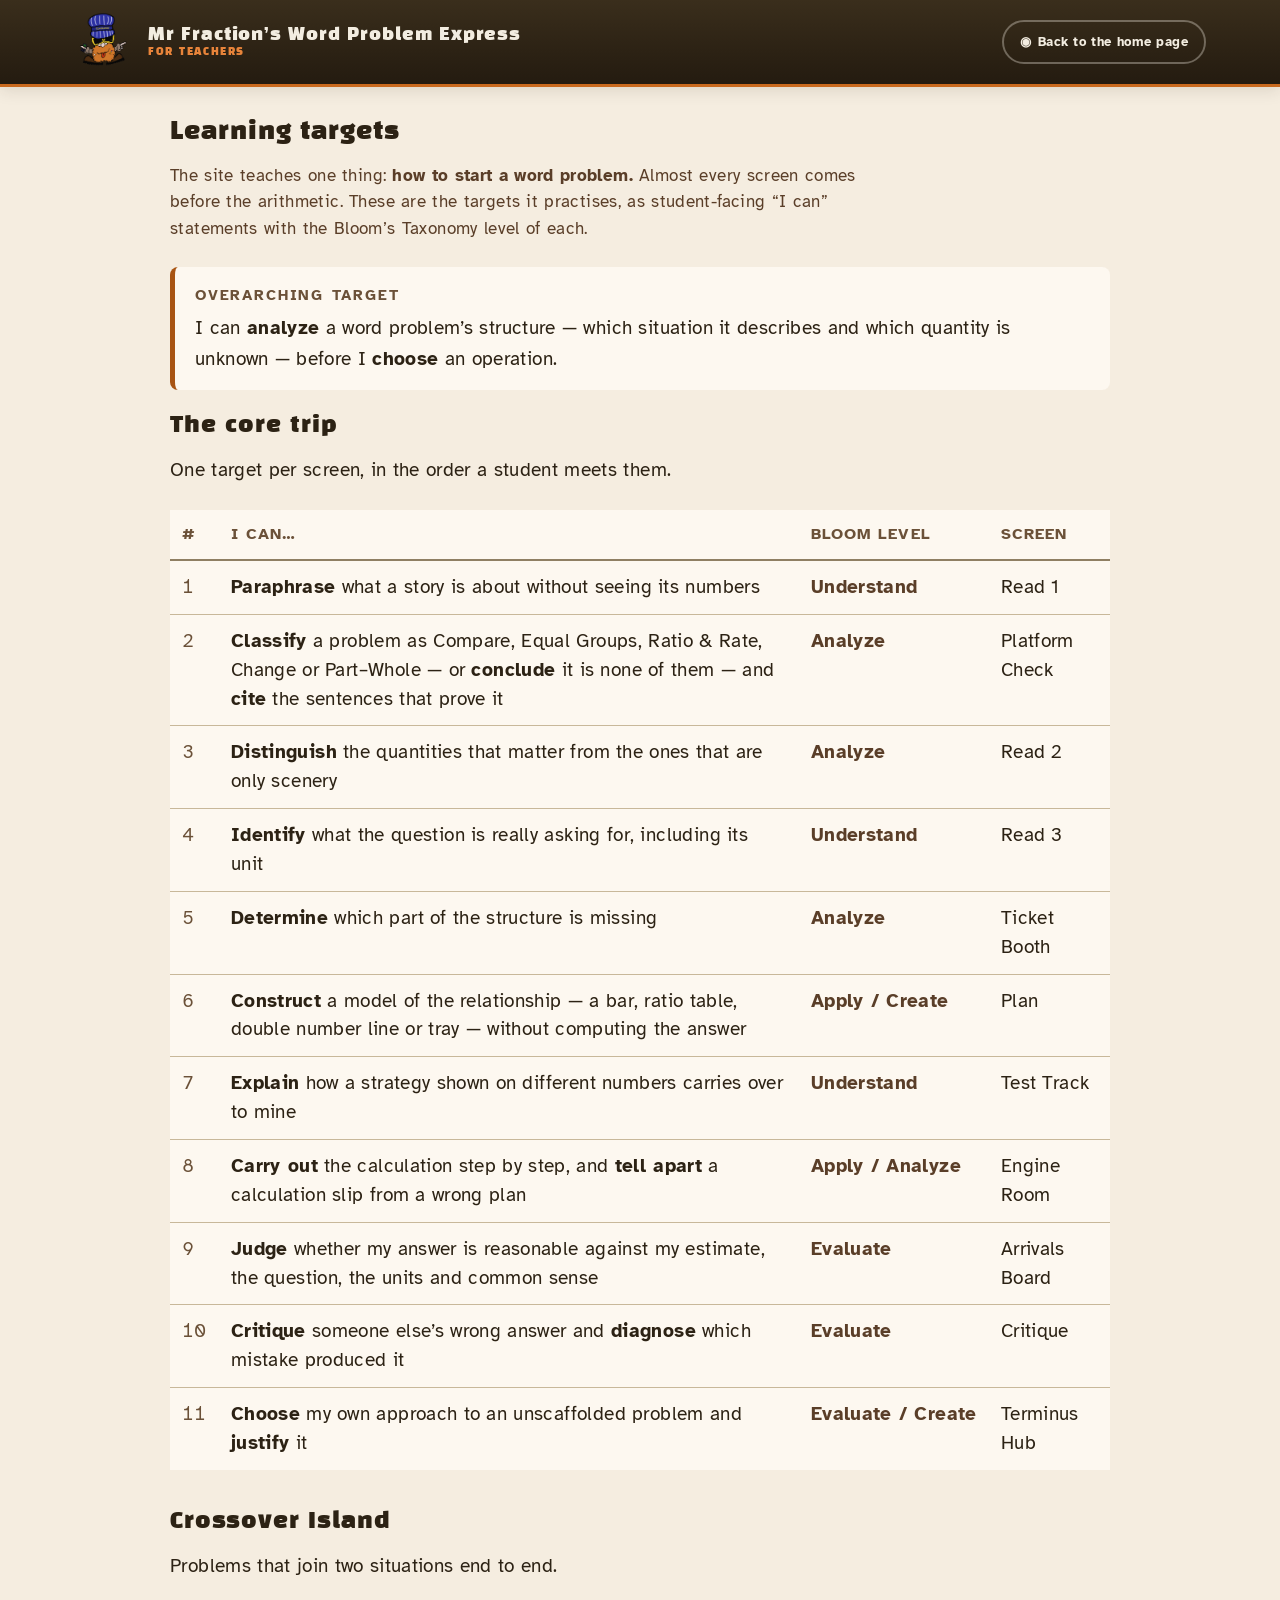
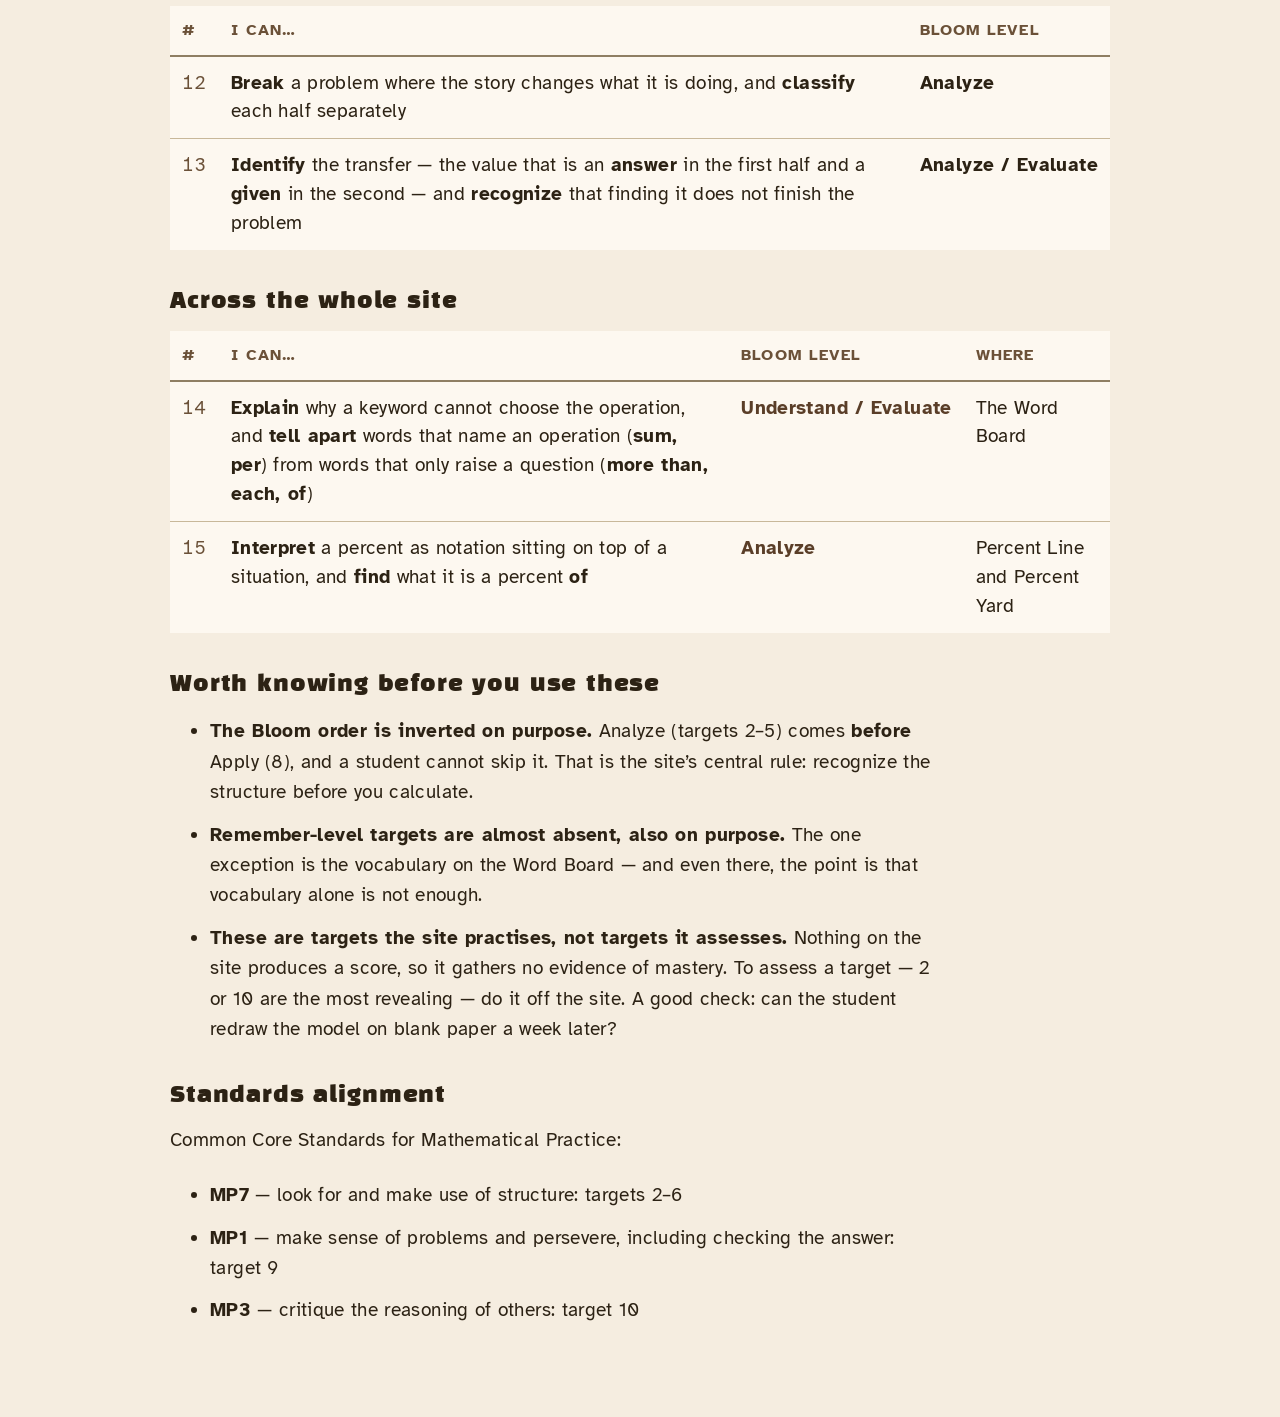
==== commit 0cc7f5c8: "Teachers page returns to the home map, not the loading screen The link on teachers.html now reads "B" ====
--- a/teachers.html
+++ b/teachers.html
@@ -60,8 +60,10 @@
         <span class="sign-sub">For teachers</span>
       </div>
       <div class="sign-nav">
-        <a class="pill teach-open" href="index.html">
-          <span aria-hidden="true">&#9673;</span> Open the site
+        <!-- #home tells index.html to skip the loading screen and open
+             straight onto the home map. -->
+        <a class="pill teach-open" href="index.html#home">
+          <span aria-hidden="true">&#9673;</span> Back to the home page
         </a>
       </div>
     </div>
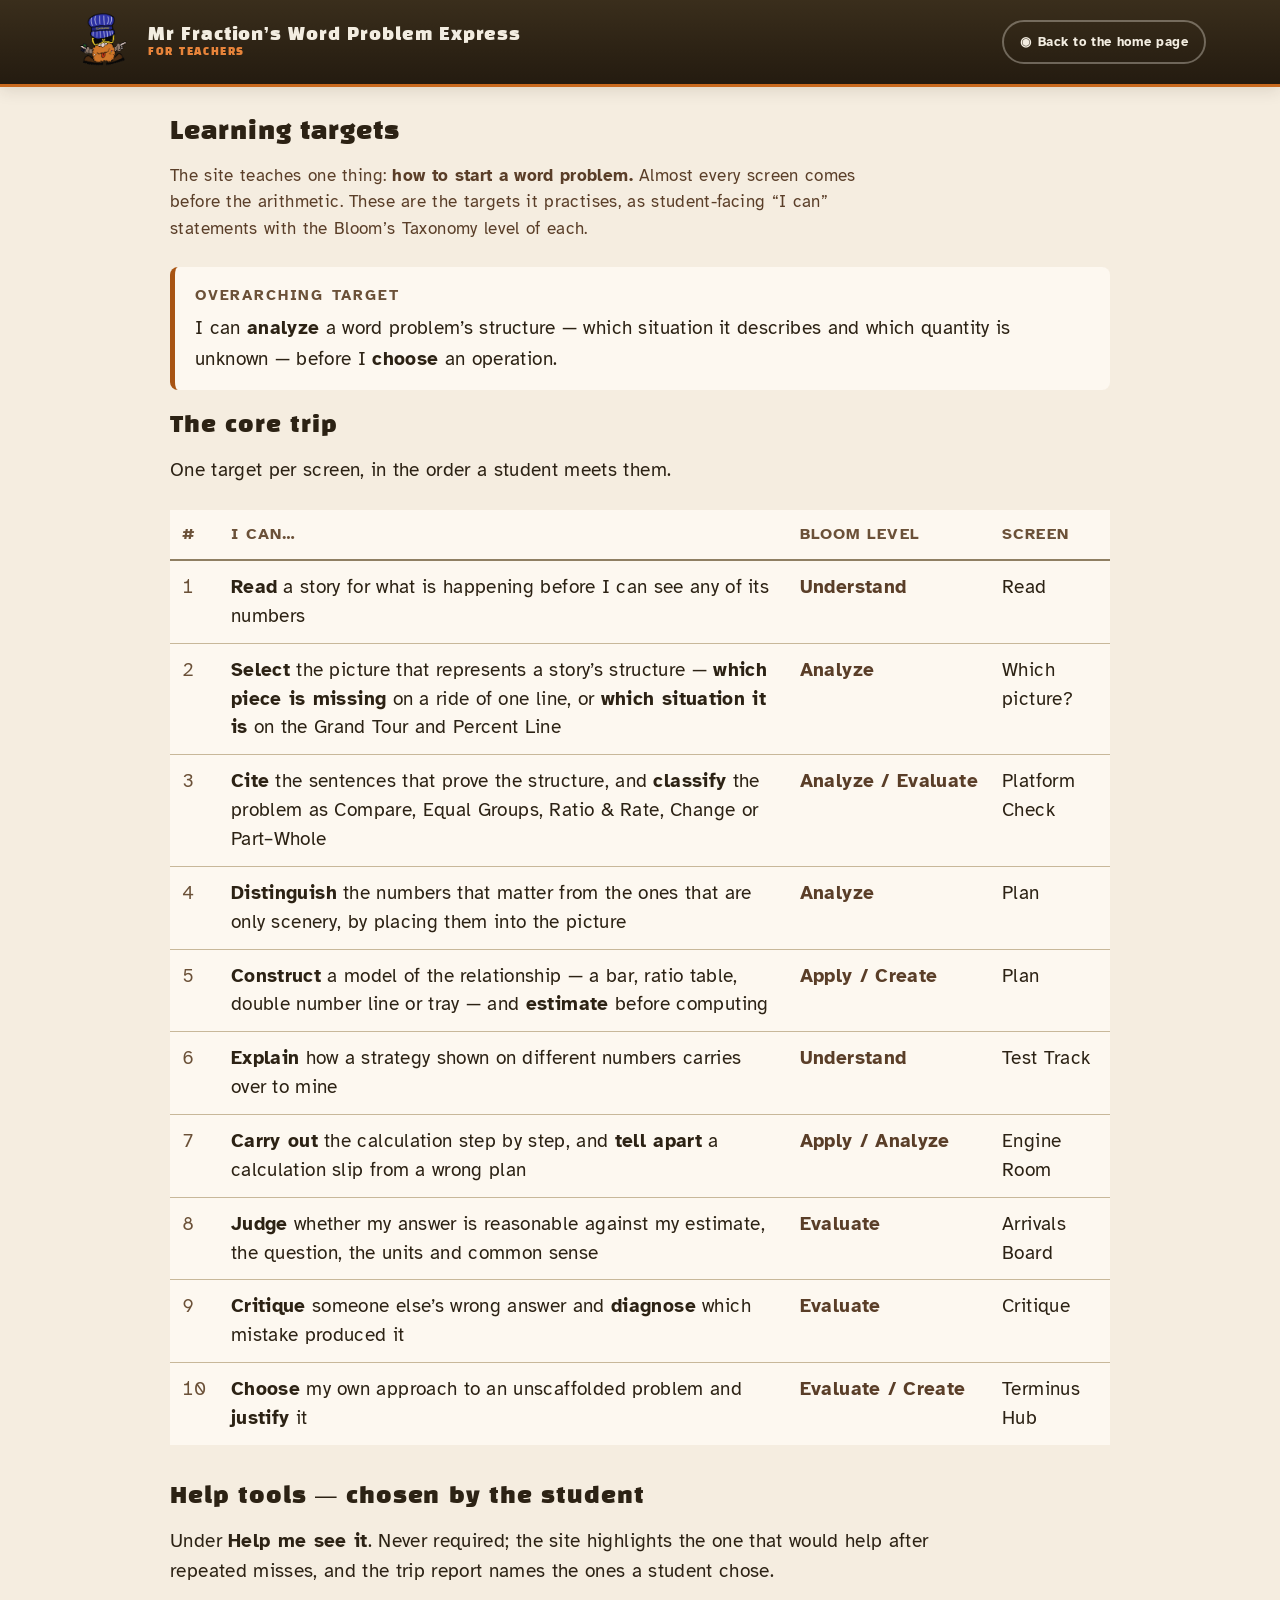
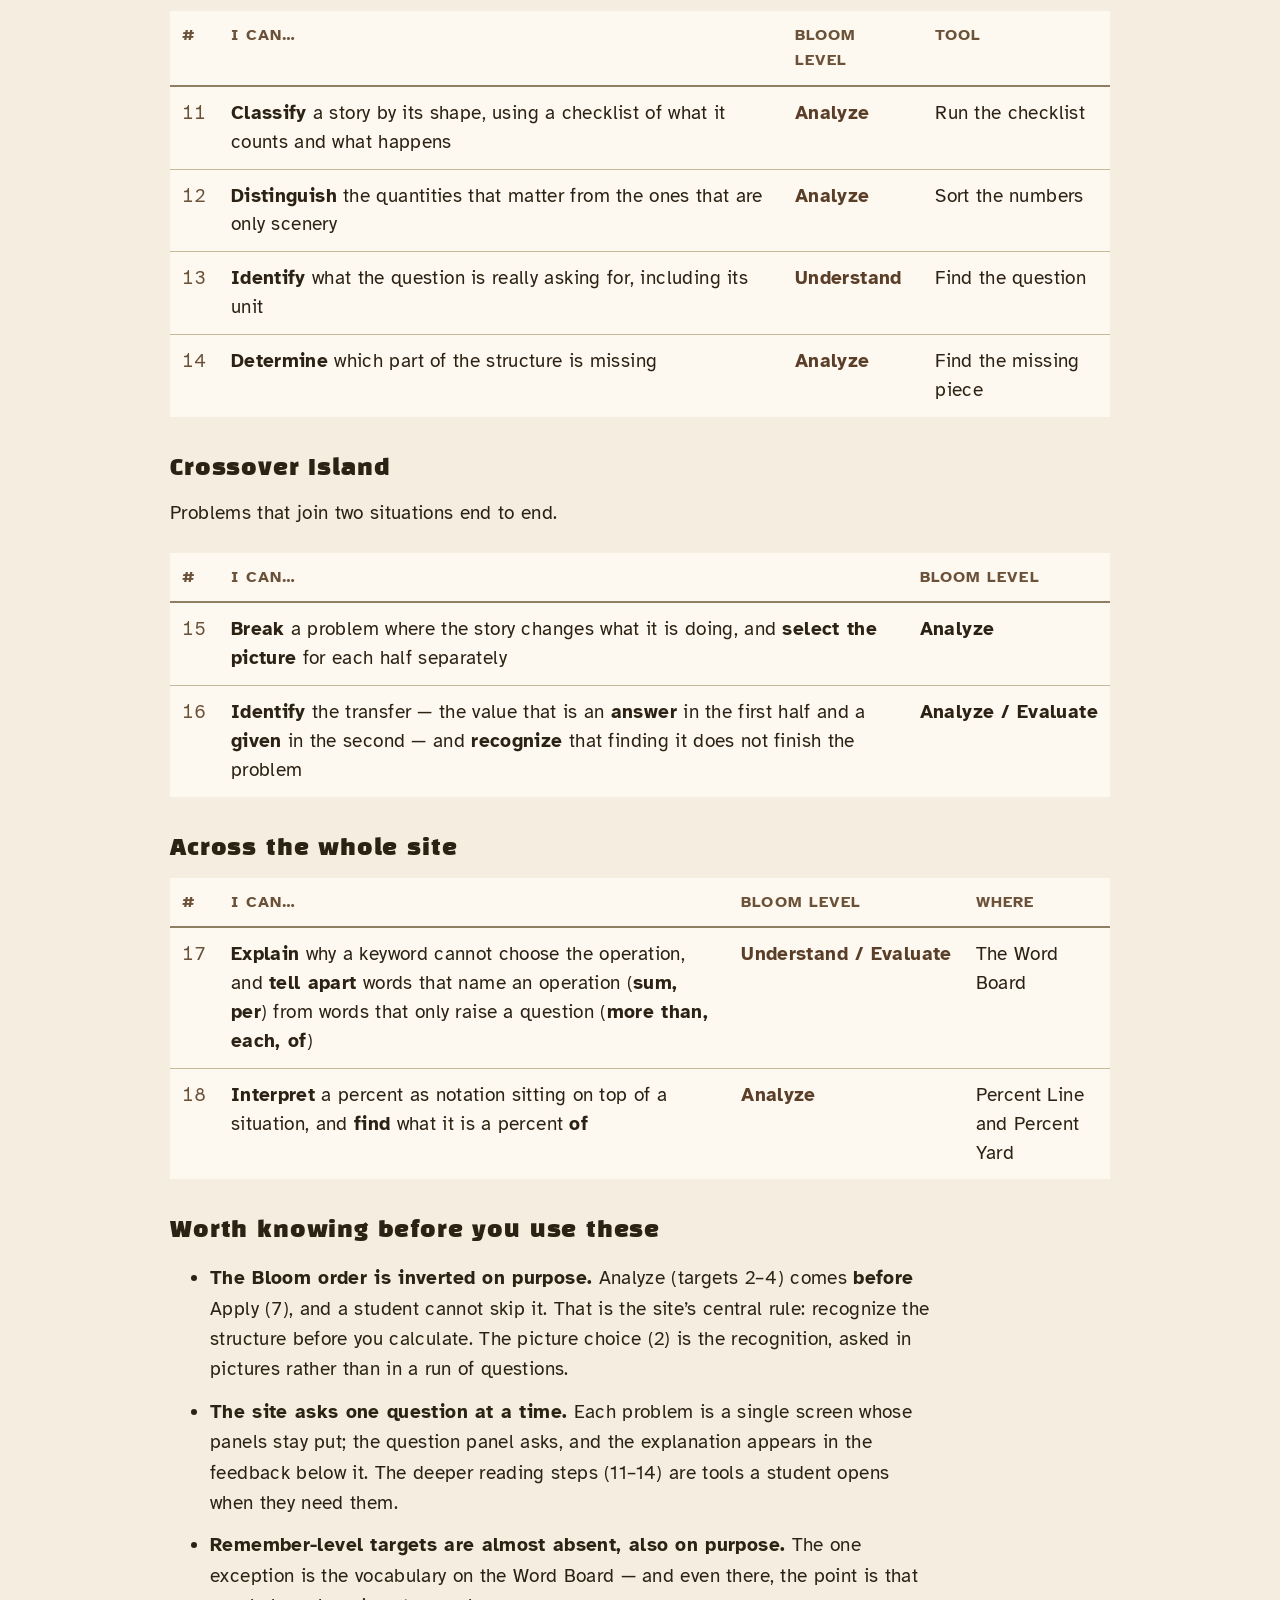
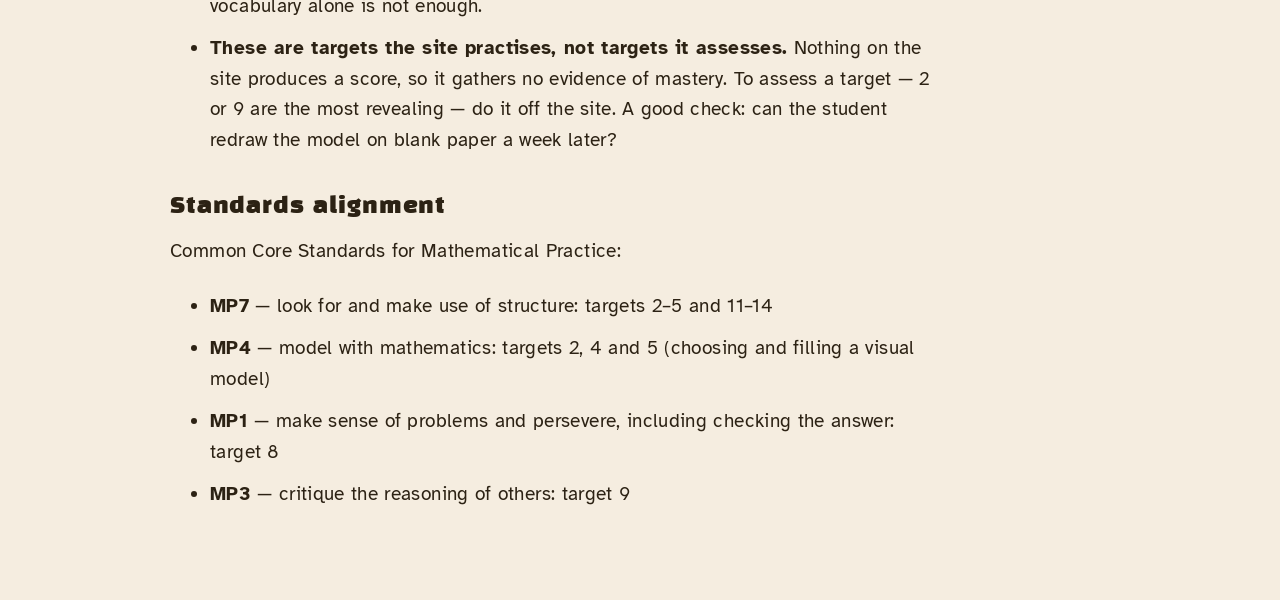
==== commit fe730f5a: "Docs: README, For Teachers targets, SITE-STATE and HANDOFF describe the cockpit Co-Authored-By: Clau" ====
--- a/teachers.html
+++ b/teachers.html
@@ -93,17 +93,32 @@
           <tr><th scope="col">#</th><th scope="col">I can&hellip;</th><th scope="col">Bloom level</th><th scope="col">Screen</th></tr>
         </thead>
         <tbody>
-          <tr><td>1</td><td><strong>Paraphrase</strong> what a story is about without seeing its numbers</td><td class="bloom">Understand</td><td>Read 1</td></tr>
-          <tr><td>2</td><td><strong>Classify</strong> a problem as Compare, Equal Groups, Ratio &amp; Rate, Change or Part&ndash;Whole &mdash; or <strong>conclude</strong> it is none of them &mdash; and <strong>cite</strong> the sentences that prove it</td><td class="bloom">Analyze</td><td>Platform Check</td></tr>
-          <tr><td>3</td><td><strong>Distinguish</strong> the quantities that matter from the ones that are only scenery</td><td class="bloom">Analyze</td><td>Read 2</td></tr>
-          <tr><td>4</td><td><strong>Identify</strong> what the question is really asking for, including its unit</td><td class="bloom">Understand</td><td>Read 3</td></tr>
-          <tr><td>5</td><td><strong>Determine</strong> which part of the structure is missing</td><td class="bloom">Analyze</td><td>Ticket Booth</td></tr>
-          <tr><td>6</td><td><strong>Construct</strong> a model of the relationship &mdash; a bar, ratio table, double number line or tray &mdash; without computing the answer</td><td class="bloom">Apply / Create</td><td>Plan</td></tr>
-          <tr><td>7</td><td><strong>Explain</strong> how a strategy shown on different numbers carries over to mine</td><td class="bloom">Understand</td><td>Test Track</td></tr>
-          <tr><td>8</td><td><strong>Carry out</strong> the calculation step by step, and <strong>tell apart</strong> a calculation slip from a wrong plan</td><td class="bloom">Apply / Analyze</td><td>Engine Room</td></tr>
-          <tr><td>9</td><td><strong>Judge</strong> whether my answer is reasonable against my estimate, the question, the units and common sense</td><td class="bloom">Evaluate</td><td>Arrivals Board</td></tr>
-          <tr><td>10</td><td><strong>Critique</strong> someone else&rsquo;s wrong answer and <strong>diagnose</strong> which mistake produced it</td><td class="bloom">Evaluate</td><td>Critique</td></tr>
-          <tr><td>11</td><td><strong>Choose</strong> my own approach to an unscaffolded problem and <strong>justify</strong> it</td><td class="bloom">Evaluate / Create</td><td>Terminus Hub</td></tr>
+          <tr><td>1</td><td><strong>Read</strong> a story for what is happening before I can see any of its numbers</td><td class="bloom">Understand</td><td>Read</td></tr>
+          <tr><td>2</td><td><strong>Select</strong> the picture that represents a story&rsquo;s structure &mdash; <strong>which piece is missing</strong> on a ride of one line, or <strong>which situation it is</strong> on the Grand Tour and Percent Line</td><td class="bloom">Analyze</td><td>Which picture?</td></tr>
+          <tr><td>3</td><td><strong>Cite</strong> the sentences that prove the structure, and <strong>classify</strong> the problem as Compare, Equal Groups, Ratio &amp; Rate, Change or Part&ndash;Whole</td><td class="bloom">Analyze / Evaluate</td><td>Platform Check</td></tr>
+          <tr><td>4</td><td><strong>Distinguish</strong> the numbers that matter from the ones that are only scenery, by placing them into the picture</td><td class="bloom">Analyze</td><td>Plan</td></tr>
+          <tr><td>5</td><td><strong>Construct</strong> a model of the relationship &mdash; a bar, ratio table, double number line or tray &mdash; and <strong>estimate</strong> before computing</td><td class="bloom">Apply / Create</td><td>Plan</td></tr>
+          <tr><td>6</td><td><strong>Explain</strong> how a strategy shown on different numbers carries over to mine</td><td class="bloom">Understand</td><td>Test Track</td></tr>
+          <tr><td>7</td><td><strong>Carry out</strong> the calculation step by step, and <strong>tell apart</strong> a calculation slip from a wrong plan</td><td class="bloom">Apply / Analyze</td><td>Engine Room</td></tr>
+          <tr><td>8</td><td><strong>Judge</strong> whether my answer is reasonable against my estimate, the question, the units and common sense</td><td class="bloom">Evaluate</td><td>Arrivals Board</td></tr>
+          <tr><td>9</td><td><strong>Critique</strong> someone else&rsquo;s wrong answer and <strong>diagnose</strong> which mistake produced it</td><td class="bloom">Evaluate</td><td>Critique</td></tr>
+          <tr><td>10</td><td><strong>Choose</strong> my own approach to an unscaffolded problem and <strong>justify</strong> it</td><td class="bloom">Evaluate / Create</td><td>Terminus Hub</td></tr>
+        </tbody>
+      </table>
+    </div>
+
+    <h2>Help tools &mdash; chosen by the student</h2>
+    <p>Under <em>Help me see it</em>. Never required; the site highlights the one that would help after repeated misses, and the trip report names the ones a student chose.</p>
+    <div class="table-scroll">
+      <table class="map-table teach-table">
+        <thead>
+          <tr><th scope="col">#</th><th scope="col">I can&hellip;</th><th scope="col">Bloom level</th><th scope="col">Tool</th></tr>
+        </thead>
+        <tbody>
+          <tr><td>11</td><td><strong>Classify</strong> a story by its shape, using a checklist of what it counts and what happens</td><td class="bloom">Analyze</td><td>Run the checklist</td></tr>
+          <tr><td>12</td><td><strong>Distinguish</strong> the quantities that matter from the ones that are only scenery</td><td class="bloom">Analyze</td><td>Sort the numbers</td></tr>
+          <tr><td>13</td><td><strong>Identify</strong> what the question is really asking for, including its unit</td><td class="bloom">Understand</td><td>Find the question</td></tr>
+          <tr><td>14</td><td><strong>Determine</strong> which part of the structure is missing</td><td class="bloom">Analyze</td><td>Find the missing piece</td></tr>
         </tbody>
       </table>
     </div>
@@ -116,8 +131,8 @@
           <tr><th scope="col">#</th><th scope="col">I can&hellip;</th><th scope="col">Bloom level</th></tr>
         </thead>
         <tbody>
-          <tr><td>12</td><td><strong>Break</strong> a problem where the story changes what it is doing, and <strong>classify</strong> each half separately</td><td class="bloom">Analyze</td></tr>
-          <tr><td>13</td><td><strong>Identify</strong> the transfer &mdash; the value that is an <em>answer</em> in the first half and a <em>given</em> in the second &mdash; and <strong>recognize</strong> that finding it does not finish the problem</td><td class="bloom">Analyze / Evaluate</td></tr>
+          <tr><td>15</td><td><strong>Break</strong> a problem where the story changes what it is doing, and <strong>select the picture</strong> for each half separately</td><td class="bloom">Analyze</td></tr>
+          <tr><td>16</td><td><strong>Identify</strong> the transfer &mdash; the value that is an <em>answer</em> in the first half and a <em>given</em> in the second &mdash; and <strong>recognize</strong> that finding it does not finish the problem</td><td class="bloom">Analyze / Evaluate</td></tr>
         </tbody>
       </table>
     </div>
@@ -129,32 +144,37 @@
           <tr><th scope="col">#</th><th scope="col">I can&hellip;</th><th scope="col">Bloom level</th><th scope="col">Where</th></tr>
         </thead>
         <tbody>
-          <tr><td>14</td><td><strong>Explain</strong> why a keyword cannot choose the operation, and <strong>tell apart</strong> words that name an operation (<em>sum, per</em>) from words that only raise a question (<em>more than, each, of</em>)</td><td class="bloom">Understand / Evaluate</td><td>The Word Board</td></tr>
-          <tr><td>15</td><td><strong>Interpret</strong> a percent as notation sitting on top of a situation, and <strong>find</strong> what it is a percent <em>of</em></td><td class="bloom">Analyze</td><td>Percent Line and Percent Yard</td></tr>
+          <tr><td>17</td><td><strong>Explain</strong> why a keyword cannot choose the operation, and <strong>tell apart</strong> words that name an operation (<em>sum, per</em>) from words that only raise a question (<em>more than, each, of</em>)</td><td class="bloom">Understand / Evaluate</td><td>The Word Board</td></tr>
+          <tr><td>18</td><td><strong>Interpret</strong> a percent as notation sitting on top of a situation, and <strong>find</strong> what it is a percent <em>of</em></td><td class="bloom">Analyze</td><td>Percent Line and Percent Yard</td></tr>
         </tbody>
       </table>
     </div>
 
     <h2>Worth knowing before you use these</h2>
     <ul class="teach-notes">
-      <li><strong>The Bloom order is inverted on purpose.</strong> Analyze (targets 2&ndash;5) comes
-        <em>before</em> Apply (8), and a student cannot skip it. That is the site&rsquo;s central rule:
-        recognize the structure before you calculate.</li>
+      <li><strong>The Bloom order is inverted on purpose.</strong> Analyze (targets 2&ndash;4) comes
+        <em>before</em> Apply (7), and a student cannot skip it. That is the site&rsquo;s central rule:
+        recognize the structure before you calculate. The picture choice (2) is the recognition, asked
+        in pictures rather than in a run of questions.</li>
+      <li><strong>The site asks one question at a time.</strong> Each problem is a single screen whose
+        panels stay put; the question panel asks, and the explanation appears in the feedback below it.
+        The deeper reading steps (11&ndash;14) are tools a student opens when they need them.</li>
       <li><strong>Remember-level targets are almost absent, also on purpose.</strong> The one exception
         is the vocabulary on the Word Board &mdash; and even there, the point is that vocabulary
         alone is not enough.</li>
       <li><strong>These are targets the site practises, not targets it assesses.</strong> Nothing on the
         site produces a score, so it gathers no evidence of mastery. To assess a target &mdash;
-        2 or 10 are the most revealing &mdash; do it off the site. A good check: can the student
+        2 or 9 are the most revealing &mdash; do it off the site. A good check: can the student
         redraw the model on blank paper a week later?</li>
     </ul>
 
     <h2>Standards alignment</h2>
     <p>Common Core Standards for Mathematical Practice:</p>
     <ul class="teach-notes">
-      <li><strong>MP7</strong> &mdash; look for and make use of structure: targets 2&ndash;6</li>
-      <li><strong>MP1</strong> &mdash; make sense of problems and persevere, including checking the answer: target 9</li>
-      <li><strong>MP3</strong> &mdash; critique the reasoning of others: target 10</li>
+      <li><strong>MP7</strong> &mdash; look for and make use of structure: targets 2&ndash;5 and 11&ndash;14</li>
+      <li><strong>MP4</strong> &mdash; model with mathematics: targets 2, 4 and 5 (choosing and filling a visual model)</li>
+      <li><strong>MP1</strong> &mdash; make sense of problems and persevere, including checking the answer: target 8</li>
+      <li><strong>MP3</strong> &mdash; critique the reasoning of others: target 9</li>
     </ul>
   </main>
 
--- a/assets/css/app.css
+++ b/assets/css/app.css
@@ -97,8 +97,12 @@
 /* Reader font options */
 :root[data-font="rounded"]  { --font-body: 'Century Gothic', 'URW Gothic', 'Trebuchet MS', sans-serif; }
 :root[data-font="dyslexic"] { --font-body: 'OpenDyslexic', 'Comic Sans MS', Verdana, sans-serif; }
-:root[data-scale="125"] { --font-size-base: 23.75px; }
-:root[data-scale="150"] { --font-size-base: 28.5px; }
+/* The root font-size moves with the setting too. Only `--font-size-base`
+   changed before, so everything sized in rem — the question in the question
+   panel, the answer choices, the lever, Mr Fraction — stayed exactly the same
+   size at "150%" while the story grew around it (Cycle 31, theme-reviewer). */
+:root[data-scale="125"] { --font-size-base: 23.75px; font-size: 125%; }
+:root[data-scale="150"] { --font-size-base: 28.5px; font-size: 150%; }
 
 /* ---------- Base ---------- */
 *, *::before, *::after { box-sizing: border-box; }
@@ -3394,7 +3398,8 @@
      The sister site solves this by refusing to wrap: nav-bar is flex-wrap
      nowrap with overflow-x auto on the links, so the buttons scroll sideways
      instead of stacking. It holds 59px and six buttons at this width. Copied
-     here, where there are only two.
+     here, where there are two — three on the home map, where "For Teachers"
+     joins them (see `.teach-for` / `.teach-word` near `.pill`).
 
      `min-width: 0` on the title block is what makes nowrap survivable — a flex
      item will not shrink below its content's intrinsic width without it, and
@@ -3420,7 +3425,8 @@
      So the label sheds its second half instead. Visually-hidden, not
      display:none, so the button is still "Reading & access settings" to a
      screen reader — the same name at every width. Measured: both pills fit at
-     375px with no horizontal scroll. */
+     375px with no horizontal scroll — and, since 2026-09-22, all three on the
+     home map, from 320 to 1440px. */
   .pill-more {
     position: absolute !important; width: 1px; height: 1px;
     padding: 0; margin: -1px; overflow: hidden;
@@ -3455,6 +3461,408 @@
   .station-meta h2 { font-size: 1.3rem; }
 }
 
+/* ---------- The Cockpit: one screen, panels that never move ----------
+   docs/COCKPIT.md. A station used to be a header plus a card that every phase
+   rebuilt top to bottom, story included, so a student scrolled between the
+   problem and the question on every screen — the first thing three teachers
+   said. Now the station fills the window and each panel keeps its place; only
+   what is inside changes.
+
+   Laptop/Chromebook landscape is the target (the user's call, 2026-10-18). At
+   1024px and up the page itself does not scroll; a panel scrolls inside itself
+   only as a last resort. Below 1024 the panels stack in reading order and the
+   page scrolls as it always has. */
+body:has(.cockpit) .rail-foot,
+body:has(.cockpit) #ticker-host { display: none; }
+/* No width cap: the cockpit uses the whole window (user, 2026-10-18). */
+body:has(.cockpit) main { max-width: none; padding: calc(var(--su) * 1.5) calc(var(--su) * 2); }
+
+.cockpit { display: grid; gap: calc(var(--su) * 1.25); }
+/* The top strip spans the window: the map as a full-width band, and under it
+   one bar holding the stop, its dots and the problem's name (user, 2026-10-18:
+   "Title and Map needs to be larger and extend the whole window"). */
+.ck-top { min-width: 0; }
+.cockpit .journey { display: block; margin: 0; width: 100%; }
+.cockpit .journey-map { width: 100%; }
+/* Taller, so more of the map shows; stations.js frames the leg to this
+   band's shape, using the same numbers (16vh, 88–184px). Every vertical size
+   in the cockpit was pulled back 20% after "too vertical" (user, 2026-10-18). */
+.cockpit .leg-svg { width: 100%; height: clamp(88px, 16vh, 184px); }
+/* (The site header was compressed here while the cockpit had to fit one
+   window height. It does not any more — see "think vertically" below — so
+   the header is its ordinary self on station screens too.) */
+/* The picture must not make the story's row taller than the story. */
+/* The picture fills its 30% of the top row at the story's height, rather than
+   sitting small in the middle of it ("better align and scale", user,
+   2026-10-18). The row is exactly as tall as the story (the panel is
+   size-contained), and the drawing grows to fill what is left above its
+   caption, keeping its own proportions. */
+.ck-scene .scene { height: 100%; display: flex; flex-direction: column; justify-content: center;
+  padding: calc(var(--su) * .75); gap: 4px; }
+.ck-scene .scene > svg, .ck-scene .scene > img, .ck-scene .scene > div:not(figcaption) {
+  flex: 1 1 auto; min-height: 0; width: 100%; height: 100%; max-height: none; object-fit: contain; }
+.ck-scene .scene figcaption { flex: 0 0 auto; margin: 0; }
+/* A station's art band (the Arrivals Board's caboose) sitting in the picture
+   panel: it fits the panel instead of keeping its 240px band height. */
+.ck-scene .art-band { margin: 0; height: 100%; width: 100%; align-items: center; }
+.ck-scene .art-band img { max-height: 100%; max-width: 100%; width: auto; height: auto; object-fit: contain; }
+/* Unit pictures (the quilt) are a grid of SQUARE cells sized from the width,
+   so in a 30%-wide panel they grew to 348px and spilled out of a 236px row.
+   Cells are capped instead, and the frame sits centred at its own size. */
+.ck-scene .scene > .unit-frame { flex: 0 0 auto; width: auto; height: auto; margin: auto; }
+.ck-scene .unit-grid { grid-template-columns: repeat(var(--u-cols), minmax(0, 30px)); }
+.cockpit .journey-bar { flex-wrap: wrap; gap: calc(var(--su) * 1) calc(var(--su) * 2.5);
+  padding: calc(var(--su) * .75) calc(var(--su) * 2); }
+.ck-title { min-width: 0; display: flex; align-items: baseline; flex-wrap: wrap; gap: 2px calc(var(--su) * 2);
+  padding-left: calc(var(--su) * 2.5); border-left: 2px solid var(--border-strong); }
+.ck-title .eyebrow { margin: 0; }
+.ck-title h2 { margin: 0; font-size: clamp(1.35rem, 1.05rem + .8vw, 1.85rem); line-height: 1.15; }
+/* No map (a trip-less station): the title stands on its own, full width. */
+.ck-top > .ck-title { border-left: 0; padding-left: 0; }
+
+/* THE TOUCH PAD, BIGGER (user, 2026-10-18). Its label was the estimate's long
+   one, "Sketch Pad: For Notes, Calculations, and/or Drawings", which wrapped
+   to three lines in this column and left the drawing surface a dashed strip.
+   One line of label and the rest is surface. */
+.ck-pad .est-pad-head { white-space: nowrap; overflow: hidden; text-overflow: ellipsis; padding-right: 72px; }
+.ck-pad .est-pad-box { min-height: 120px; }
+
+.ck-body { display: grid; gap: calc(var(--su) * 1.25); }
+/* Stacked (under 1024px): the answer, what was said about it and the lever
+   stay together, straight after the question — measured at 375px the lever
+   was otherwise 900px below it, under the picture and the pad. The grid
+   areas at 1024px+ place everything explicitly, so this order is ignored there. */
+.ck-text { order: 1; } .ck-scene { order: 2; } .ck-ask { order: 3; }
+.ck-bottom { order: 4; } .ck-lever { order: 5; } .ck-work { order: 6; } .ck-pad { order: 7; }
+.ck-panel {
+  background: var(--cream-light);
+  border: 2px solid var(--border-strong); border-radius: var(--radius);
+  padding: calc(var(--su) * 1.5); min-width: 0; min-height: 0;
+  overflow: auto; overscroll-behavior: contain;
+  /* Positioned, so an absolutely placed child (the ratio table has some) is
+     clipped by its panel instead of escaping it and lengthening the page. */
+  position: relative;
+}
+.ck-panel[hidden] { display: none; }
+/* The well IS the panel here: its own box inside the panel's box was paying
+   for padding and a border twice. */
+.ck-text { padding: 0; border: 0; background: none; }
+.ck-text .problem-well { margin: 0; height: 100%; }
+.ck-scene { padding: 0; display: flex; align-items: center; justify-content: center; }
+.ck-scene .scene { margin: 0; border: 0; box-shadow: none; width: 100%; }
+.ck-ask #phase-host > :first-child { margin-top: 0; }
+/* The question column holds a question and its answer controls; the site's
+   1.3em paragraph rhythm is for reading, and here it only made the column
+   (and so the whole working row) taller. */
+/* THE QUESTION PANEL'S TYPE FITS THE PANEL (user, 2026-10-18: "these
+   questions need to be resized for the viewport"). Section heads and card
+   questions kept their full-page display sizes — a 1.4rem heading and a
+   1.22em question in a ~300px column, four words a line. They scale with the
+   window now, and the checklist's rail (a line of stops down the left, one per
+   card) goes: one card at a time has nothing to string together. */
+.ck-ask .section-head { margin: 0 0 calc(var(--su)); }
+.ck-ask .section-head h2 { font-size: clamp(1.05rem, .85rem + .45vw, 1.3rem); }
+.ck-ask .section-head .rule { display: none; }
+.ck-ask h3, .ck-ask #r1checks .card h3 { font-size: clamp(1rem, .9rem + .3vw, 1.15rem); margin-top: 0; }
+.ck-ask .eyebrow { font-size: .72rem; }
+.ck-ask #r1checks::before, .ck-ask #r1checks .card::before, .ck-ask #r1checks .card::after { display: none; }
+.ck-ask #r1checks .card { margin: 0; padding: calc(var(--su) * 1.25); box-shadow: none; }
+.ck-ask p { margin-bottom: .55em; }
+.ck-ask h3 { margin-bottom: .5em; text-align: center; }
+/* A step that is only a question and a lever (the first read) sits in the
+   middle of its panel rather than at the top-left of an empty box. */
+#phase-host:has(> .ck-center) { min-height: 100%; display: flex; flex-direction: column; justify-content: center; }
+.ck-center { text-align: center; }
+.ck-prompt { color: var(--ink-mid); max-width: 32ch; margin: 0 auto; }
+.ck-ask .est-wrap { margin: .5em 0; gap: calc(var(--su)); grid-template-columns: 1fr; }
+/* THE COMPANION RESERVATIONS COME OFF IN THE COCKPIT. The estimate line and
+   the Engine Room's answer box each kept up to 200px clear on their right for
+   Mr Fraction floating at the window's corner — and in a 430px question column
+   that left the line ~110px wide, one word per line ("oddly aligned", user,
+   2026-10-18). He is docked in the feedback bar here, so there is nothing to
+   keep clear of. */
+.ck-ask .est-line-col, .ck-ask .solve-wrap { margin-right: 0; }
+/* The Engine Room's wrap was two columns, pad and field; the pad lives in the
+   cockpit now, so the field takes the width (it measured 65px). */
+.ck-ask .solve-wrap { display: block; }
+/* The estimate line spans its panel and is centred in it ("should be centre
+   and scaled to the viewport", user, 2026-10-18). */
+.ck-ask .est-line-col { width: 100%; text-align: center; }
+.ck-ask .est-track, .ck-ask .est-ticks { width: 100%; max-width: none; margin-left: auto; margin-right: auto; }
+.ck-ask .est-typed { text-align: left; }
+.ck-ask .solve-wrap .field input { width: 100%; max-width: none; }
+/* EMPTY, THE WORK PANEL SHOWS MR FRACTION'S SILHOUETTE, as the feedback
+   viewport does (user, 2026-10-18) — one empty state for the cockpit, not a
+   sentence in one panel and a figure in another. Same art, same filter. */
+.ck-work:empty::before {
+  content: ""; position: absolute; inset: 16px;
+  background: url("../art/Conductor_Mr_Fraction_(Front).png") center / contain no-repeat;
+  filter: brightness(0); opacity: .1; pointer-events: none;
+}
+/* The bottom row: Mr Fraction docked on the left, the feedback bar beside him.
+   Only the slot written most recently shows (see wireCockpit). */
+.ck-bottom { display: flex; gap: calc(var(--su) * 1.25); min-width: 0; align-items: stretch; }
+.ck-say { flex: 0 1 44%; min-width: 0; display: flex; }
+.ck-say:empty { display: none; }
+.ck-feedback { flex: 1; padding: calc(var(--su) * 1) calc(var(--su) * 1.5); max-height: 132px; }
+.ck-feedback .feedback { margin: 0; }
+.ck-feedback .feedback:not([data-latest]) { display: none; }
+/* A FEEDBACK VIEWPORT, ALWAYS THERE (user, 2026-10-18). It used to vanish
+   when there was nothing to say, so the place where the teaching happens kept
+   appearing and disappearing under the work. It is a fixed panel now, named,
+   and says what it is for until the first thing arrives. */
+.ck-feedback { min-height: 102px; display: flex; flex-direction: column; gap: 6px; }
+.ck-feedback::before {
+  content: "Feedback"; font-family: var(--font-display); font-size: .78rem;
+  letter-spacing: .12em; text-transform: uppercase; color: var(--ink-muted);
+}
+/* "I'd like a hint" lives in the viewport, under whatever is being said. */
+.ck-fb-tools { display: flex; justify-content: flex-start; gap: calc(var(--su)); margin-top: auto; order: 99; }
+.ck-feedback .hints { margin: 0; }
+/* EMPTY, THE VIEWPORT SHOWS MR FRACTION'S SILHOUETTE (user, 2026-10-18) —
+   the conductor's shape, waiting, rather than a blank box or a line of
+   placeholder copy. The existing art, flattened to a soft shadow by a filter,
+   so there is no second image to keep in step. Decorative: a pseudo-element
+   carries no text, and the panel's own label still says what it is. */
+.ck-feedback { position: relative; }
+.ck-feedback:not(:has(.feedback[data-latest]))::after {
+  content: ""; position: absolute; inset: 10px 0 10px 0;
+  background: url("../art/Conductor_Mr_Fraction_(Front).png") center / contain no-repeat;
+  filter: brightness(0); opacity: .1; pointer-events: none;
+}
+.mf-companion[data-docked] {
+  position: static; z-index: auto; pointer-events: auto;
+  flex-direction: row-reverse; justify-content: flex-end; align-items: center;
+  max-width: none; width: 100%;
+}
+.mf-companion[data-docked] .mf-c-figure img { width: 58px; }
+.mf-companion[data-docked][data-open="no"] .mf-c-figure img { width: 48px; }
+.mf-companion[data-docked] .mf-c-bubble {
+  /* 1rem, not the floating bubble's .86rem: docked, Mr Fraction has room, and
+     the viewport is now where the teaching happens — 13.76px was under the
+     site's 16px floor. */
+  font-size: 1rem;
+  max-width: none; flex: 1; max-height: none; border-radius: 14px 14px 14px 4px;
+  box-shadow: none; animation: none;
+}
+.mf-companion[data-docked] .mf-c-bubble::before, .mf-companion[data-docked] .mf-c-bubble::after { display: none; }
+
+/* THE LEVER. One control for "go on", wherever the step's own button was.
+   The source button is hidden while the lever stands in for it; buttons on a
+   carried-over (stale) picture are hidden outright. */
+.ck-body [data-ck-src], .ck-body [data-ck-stale] .btn { display: none !important; }
+/* A spent "go on" button in the question panel is hidden, not left faded:
+   the lever already carries whatever comes next, and a disabled main button
+   reads as broken (user, 2026-10-18, on "Show me why"). Quiet buttons keep
+   their disabled look — they are options, not the way on. */
+.ck-ask .btn:disabled:not(.btn-quiet):not(.btn-secondary) { display: none; }
+.ck-lever { display: flex; }
+.ck-lever-btn {
+  flex: 1; display: flex; align-items: center; justify-content: center; gap: calc(var(--su) * 1.5);
+  min-height: 52px; padding: calc(var(--su) * .75) calc(var(--su) * 1.5);
+  font: inherit; font-weight: 700; font-size: 1rem; color: #fff; cursor: pointer;
+  background: var(--orange-deep); border: 3px solid var(--ink); border-radius: var(--radius);
+  box-shadow: 0 4px 0 var(--ink);
+}
+.ck-lever-btn:hover { filter: brightness(1.07); }
+.ck-lever-btn:active, .ck-lever-btn[data-pulled] { transform: translateY(3px); box-shadow: 0 1px 0 var(--ink); }
+.ck-lever-btn:disabled { opacity: .55; cursor: not-allowed; }
+.ck-lever-btn:focus-visible { outline: 3px solid var(--ink); outline-offset: 3px; }
+.ck-lever-btn[hidden] { display: none; }
+/* A signal-box lever: a slot, and an arm that throws forward when pulled. */
+.ck-lever-art { position: relative; width: 28px; height: 42px; flex: 0 0 auto;
+  border-radius: 6px; background: rgba(0,0,0,.28); }
+.ck-lever-arm { position: absolute; left: 50%; bottom: 6px; width: 6px; height: 34px; margin-left: -3px;
+  background: var(--cream-light); border-radius: 3px; transform-origin: 50% 100%;
+  transform: rotate(-22deg); transition: transform .25s ease; }
+.ck-lever-arm::before { content: ""; position: absolute; top: -7px; left: -5px; width: 16px; height: 16px;
+  border-radius: 50%; background: var(--cream-light); border: 2px solid var(--ink); }
+.ck-lever-btn[data-pulled] .ck-lever-arm, .ck-lever-btn:active .ck-lever-arm { transform: rotate(22deg); }
+@media (prefers-reduced-motion: reduce) { .ck-lever-arm { transition: none; } }
+
+.est-wrap.no-pad { grid-template-columns: 1fr; }
+
+/* The picture panel — the work area is the cockpit's viewport for seeing the
+   problem: the five shapes to choose from, the Platform Check's map, then the
+   bar model, which stays through the Engine Room. */
+/* THREE BY TWO (user, 2026-10-18). Six half-columns, each card spanning two,
+   so the bottom pair can sit centred under the top three instead of leaving a
+   hole at the end of the row. Pictures are capped in height so both rows fit
+   the picture panel without it scrolling. */
+.mp-grid { list-style: none; margin: 0; padding: 0; max-width: none;
+  display: grid; gap: calc(var(--su) * 1); grid-template-columns: repeat(6, minmax(0, 1fr)); }
+.mp-grid > li { grid-column: span 2; }
+.mp-grid > li:nth-child(4) { grid-column: 2 / span 2; }
+.mp-grid .mp-svg { max-height: 64px; }
+.mp-grid .mp-card { justify-content: center; padding: calc(var(--su) * .75); }
+.mp-card {
+  width: 100%; height: 100%; display: flex; flex-direction: column; align-items: center; gap: 6px;
+  padding: calc(var(--su) * 1); font: inherit; font-size: .8em; line-height: 1.3; color: var(--ink);
+  background: var(--cream); border: 2px solid var(--border-strong); border-radius: var(--radius-sm);
+  cursor: pointer; text-align: center; min-height: var(--target-min);
+}
+.mp-card:hover:not(:disabled) { border-color: var(--ink); background: var(--cream-light); }
+.mp-card:focus-visible { outline: 3px solid var(--orange-deep); outline-offset: 2px; }
+.mp-svg { width: 100%; max-width: 160px; height: auto; color: var(--ink); }
+.mp-card[data-result="right"] { border-color: var(--go); border-width: 3px; background: var(--cream-light); }
+.mp-card[data-result="right"] .mp-cap::before { content: "\2713  "; font-weight: 700; }
+.mp-card[data-result="wrong"] { opacity: .55; border-style: dashed; }
+.mp-card[data-result="wrong"] .mp-cap::before { content: "\2715  "; font-weight: 700; }
+.mp-card:disabled { cursor: default; }
+
+/* LOAD THE PICTURE: the story's numbers, tappable at the start of the Plan. */
+.ck-text .num-pick {
+  cursor: pointer; border-radius: 6px; padding: 0 .2em;
+  outline: 2px dashed var(--orange-deep); outline-offset: 1px;
+}
+.ck-text .num-pick:hover, .ck-text .num-pick:focus-visible { background: rgba(168,84,19,.14); }
+.ck-text .num-pick[data-picked] { outline-style: solid; background: rgba(46,125,50,.16); }
+.ck-text .num-pick[data-result="wrong"] { outline-color: var(--ink-muted); text-decoration: line-through; opacity: .7; }
+.ck-chips { list-style: none; margin: calc(var(--su)) 0 0; padding: 0; display: flex; flex-direction: column; gap: 6px; max-width: none; }
+.ck-chip { background: var(--cream); border: 1.5px solid var(--border-strong); border-radius: var(--radius-xs);
+  padding: 6px 10px; font-size: .92em; }
+.plan-shape { height: 100%; display: flex; flex-direction: column; align-items: center; justify-content: center; gap: 8px; }
+.plan-shape .mp-svg { width: min(100%, 420px); height: auto; max-height: 75%; }
+.plan-shape-cap { color: var(--ink-muted); margin: 0; }
+/* A tool being suggested: highlighted, never opened for the student. */
+.ck-tools .ck-offer { border-color: var(--orange-deep); border-width: 2px; background: rgba(168,84,19,.08); }
+.ck-offer-tag { font-size: .78em; font-weight: 700; color: var(--orange-deep); text-transform: uppercase; letter-spacing: .06em; }
+.mp-slots { grid-template-columns: repeat(auto-fit, minmax(160px, 1fr)) !important; }
+.mp-slots > li, .mp-slots > li:nth-child(4) { grid-column: auto !important; }
+
+/* "Help me see it" — the optional steps, folded away until asked for. */
+.ck-tools { margin-top: calc(var(--su) * 1.5); border-top: 1px dashed var(--border); padding-top: calc(var(--su)); }
+.ck-tools summary { cursor: pointer; font-weight: 700; color: var(--ink-mid); min-height: var(--target-min);
+  display: flex; align-items: center; }
+.ck-tools-row { display: flex; flex-direction: column; gap: 6px; align-items: stretch; }
+.ck-tools-row .btn { justify-content: flex-start; }
+.ck-back-row { margin: 0 0 calc(var(--su)); }
+
+/* The coaching note: a step's instructions, moved out of the question panel. */
+.ck-coach .ck-coach-body > * { margin: 0 0 4px; font-size: inherit; color: inherit; }
+.ck-coach .ck-coach-body > :last-child { margin-bottom: 0; }
+.ck-pad { padding: calc(var(--su) * 1); display: flex; }
+.ck-pad .est-pad-wrap { flex: 1; display: flex; flex-direction: column; margin: 0; min-height: 0; }
+.ck-pad .est-pad-box { flex: 1; min-height: 0; }
+.ck-pad .est-pad { width: 100%; height: 100%; }
+
+@media (min-width: 1024px) {
+  /* THINK VERTICALLY (user, 2026-10-18: "there needs to be more space for
+     every element but don't give on position"). The first cockpit squeezed
+     every panel into one window height, and on a laptop that left the picture
+     picker, the sketch pad and the question each a strip ~130px tall with a
+     scrollbar inside. The POSITIONS stay exactly as they were; what changed is
+     that rows now grow downward to fit what they hold, with generous minimums,
+     and the page scrolls when it has to. No panel scrolls inside itself. */
+  .ck-body {
+    /* THE TOP ROW IS THE PROBLEM AND NOTHING ELSE (user, 2026-10-18: "only
+       the Word Problem and Illustration should be at the top, everything else
+       below it"). Everything the student works with sits underneath, as in the
+       sketch: work area, touch pad, then the question and its answer, with the
+       feedback bar and the lever along the bottom.
+
+       The story's row sizes to the story, so it never scrolls; the row below
+       takes what is left and is the one allowed to scroll inside a panel. The
+       story spans two columns because wider prose is shorter prose — beside
+       the picture in one column it wrapped to 267px on a 657px window.
+
+       The question column was 1fr and read as the biggest thing on screen
+       ("the right box is way too big"), so it gets a reading column and no
+       more. */
+    /* FOUR TRACKS SO TWO ROWS CAN SPLIT DIFFERENTLY AND STILL LINE UP.
+       The top row is 70% story, 30% picture (user, 2026-10-18: "the Word
+       Problem should take up 70% of the line and the Illustration… 30%").
+       The row below is work 48%, pad 28% — the user found the pad too small
+       to draw in — and the question column 24%, which keeps it from becoming
+       "way too big" again. 48+22 = 70 and 6+24 = 30, so the top row's split
+       falls on a real column edge and nothing is out of line. */
+    grid-template-columns: minmax(0, 48fr) minmax(0, 22fr) minmax(0, 6fr) minmax(250px, 24fr);
+    /* Minimums, not limits: the top row is at least tall enough for the
+       picture to read, the working row at least tall enough to draw in. */
+    /* THE FEEDBACK VIEWPORT RUNS ALONG THE BOTTOM, FULL WIDTH (user,
+       2026-10-18: "there should be a feedback viewport… at the bottom"), with
+       Mr Fraction docked at its left — the two places the teaching happens,
+       together. The lever moves up to sit directly under the question and its
+       answer, which is where the sketch puts it. */
+    /* THE WORKING ROW HAS A SET HEIGHT, tied to the window. Sized to its
+       content it swung both ways in one afternoon: "too vertical" when a long
+       question column stretched it, "too much space" when that stretch left
+       the work area and pad as tall empty boxes beside it. Now the row is the
+       same comfortable height on every step, and only a panel whose content is
+       genuinely longer scrolls inside itself. */
+    grid-template-rows: minmax(192px, auto) clamp(300px, 44vh, 500px) auto auto;
+    grid-template-areas:
+      "text text scene scene"
+      "work pad  pad   ask"
+      "work pad  pad   lever"
+      "fb   fb   fb    fb";
+  }
+  .ck-text { grid-area: text; }
+  /* Contained so their content cannot set the row's height (above). */
+  /* `both-edges` so a scrollbar, when there is one, does not push the
+     content 15px off centre. */
+  .ck-ask { grid-area: ask; contain: size; overflow: auto; scrollbar-gutter: stable both-edges; }
+  .ck-work { grid-area: work; contain: size; overflow: auto; }
+  .ck-pad { grid-area: pad; contain: size; }
+  /* The picture alone stays size-contained: it should match the story's
+     height, never set it. */
+  .ck-scene { grid-area: scene; contain: size; }
+  .ck-pad .est-pad-box { min-height: 0; }
+  .ck-feedback { max-height: none; }
+  .ck-bottom { grid-area: fb; }
+  .ck-lever { grid-area: lever; }
+  /* With no picture the story takes the whole top row. */
+  .ck-body:has(.ck-scene[hidden]) { grid-template-areas:
+      "text text text  text"
+      "work pad  pad   ask"
+      "work pad  pad   lever"
+      "fb   fb   fb    fb"; }
+  .ck-say { flex-basis: 34%; }
+}
+
+/* SHORT LAPTOP WINDOWS: THE BOTTOM ROW STAYS IN VIEW. At 1366x768 the header
+   and map took 281px before the story began, so the lever and every verdict
+   started below the window and the page jumped when one arrived (Cycle 31,
+   student-tester and theme-reviewer). Under 860px tall the lever joins the
+   feedback row, and that row is pinned to the bottom of the window while the
+   rest scrolls past — the verdict is always on screen, beside the control that
+   moves on. Taller windows keep the arrangement the user chose: the lever
+   under the question, feedback full width below. */
+@media (min-width: 1024px) and (max-height: 860px) {
+  .ck-body {
+    grid-template-areas:
+      "text text scene scene"
+      "work pad  pad   ask"
+      "fb   fb   fb    lever";
+    /* The working row gets the height the slimmer bar gives back ("more of
+       the page should go to the other viewports", user, 2026-10-18). */
+    grid-template-rows: minmax(160px, auto) clamp(300px, 46vh, 520px) auto;
+  }
+  .ck-body:has(.ck-scene[hidden]) { grid-template-areas:
+      "text text text  text"
+      "work pad  pad   ask"
+      "fb   fb   fb    lever"; }
+  .ck-bottom, .ck-lever {
+    position: sticky; bottom: 0; z-index: 5;
+    background: var(--cream); padding: 6px 0;
+    box-shadow: 0 -10px 12px -10px rgba(44,34,20,.25);
+  }
+  /* A SLIM BAR (user, 2026-10-18: "the bottom static line seems too thick").
+     It measured 97–167px, mostly Mr Fraction's docked speech wrapping and the
+     feedback panel's minimum height. Each part is capped at a couple of lines
+     and scrolls inside itself if a message is longer; the label sits inline. */
+  .ck-feedback { min-height: 0; max-height: 84px; overflow: auto; padding: 6px 12px; gap: 2px; }
+  .ck-feedback::before { font-size: .7rem; }
+  .ck-feedback .msg { padding: 4px 8px; }
+  .ck-say { flex-basis: 30%; }
+  .mf-companion[data-docked] .mf-c-figure img { width: 40px; }
+  .mf-companion[data-docked] .mf-c-bubble { max-height: 84px; padding: 6px 10px; font-size: .95rem; line-height: 1.35; }
+  .ck-lever { align-items: center; }
+  .ck-lever-btn { min-height: 48px; }
+  /* The empty-state silhouette fits the slimmer box. */
+  .ck-feedback:not(:has(.feedback[data-latest]))::after { inset: 4px 0; }
+}
+
 /* ---------- Print ---------- */
 @media print {
   .station-sign, footer.rail-foot, .a11y-panel, .btn-row, .route-strip, .ambient, .ticker { display: none; }
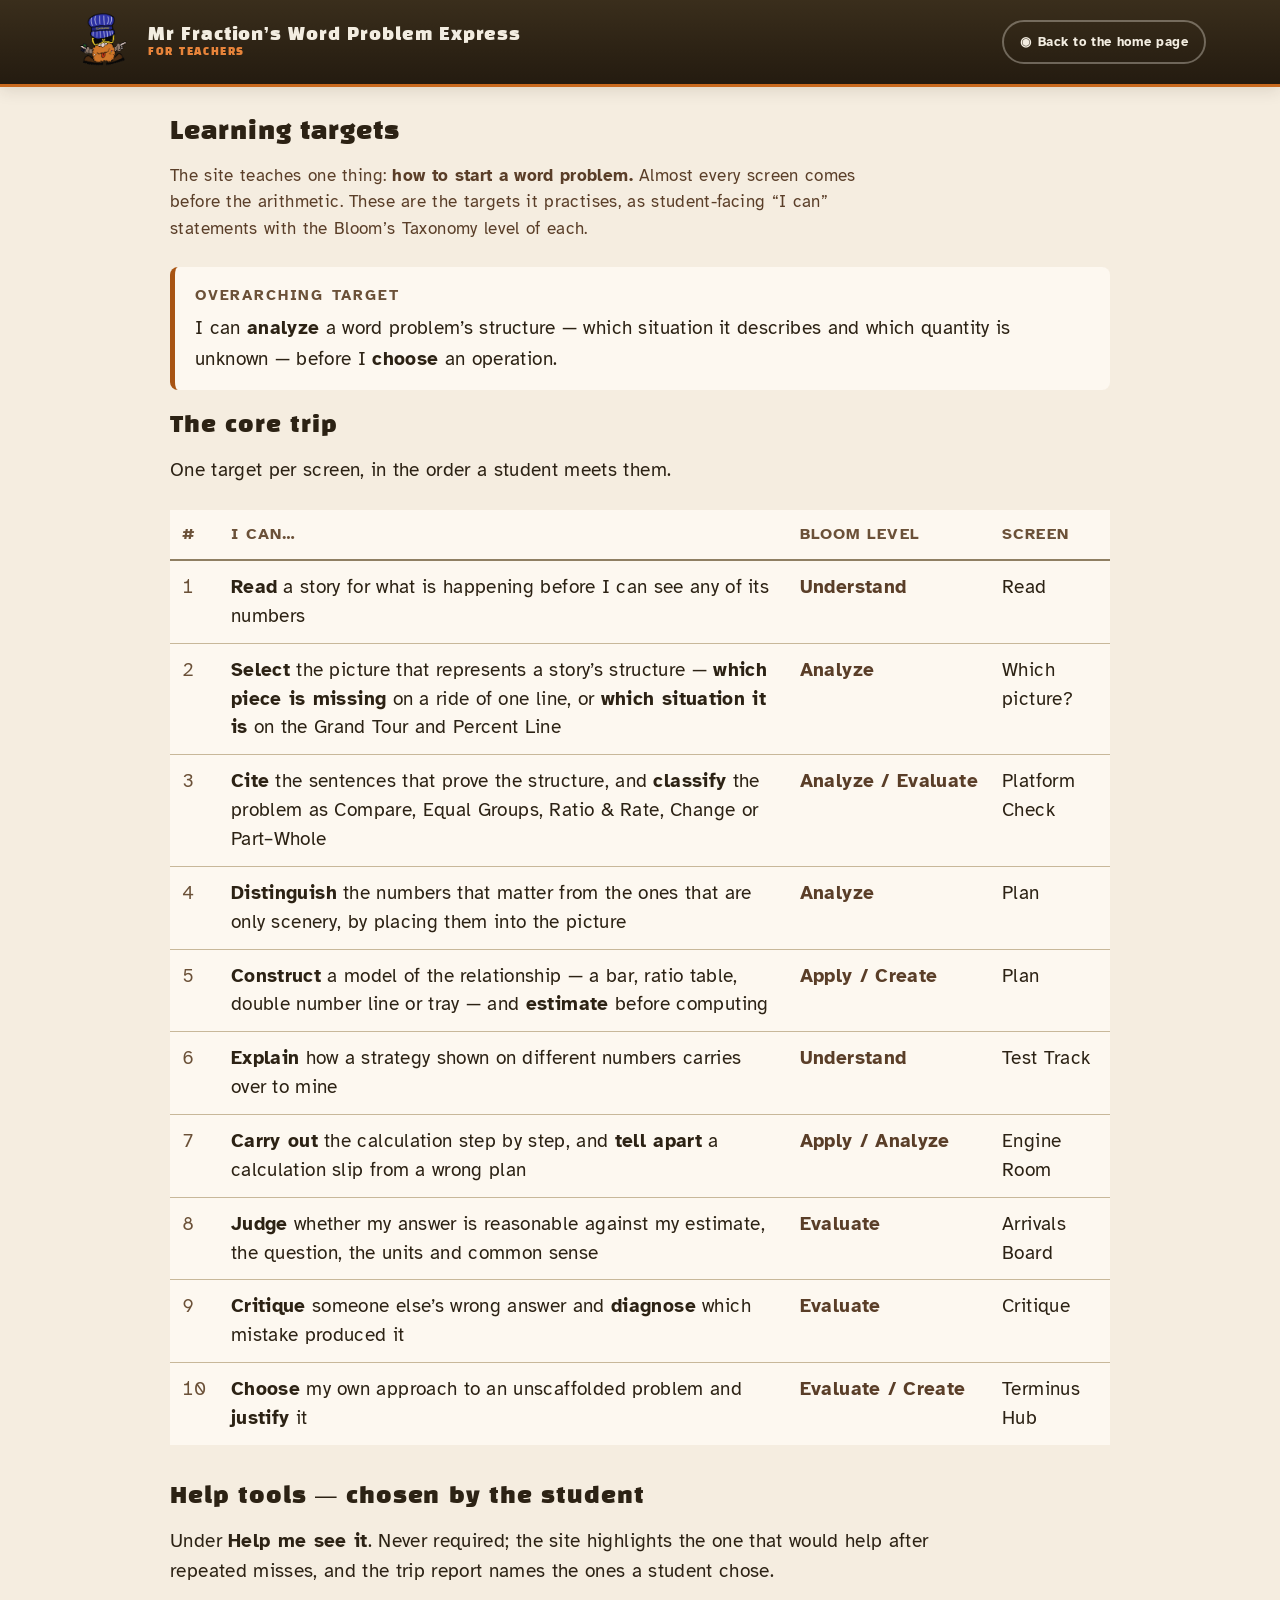
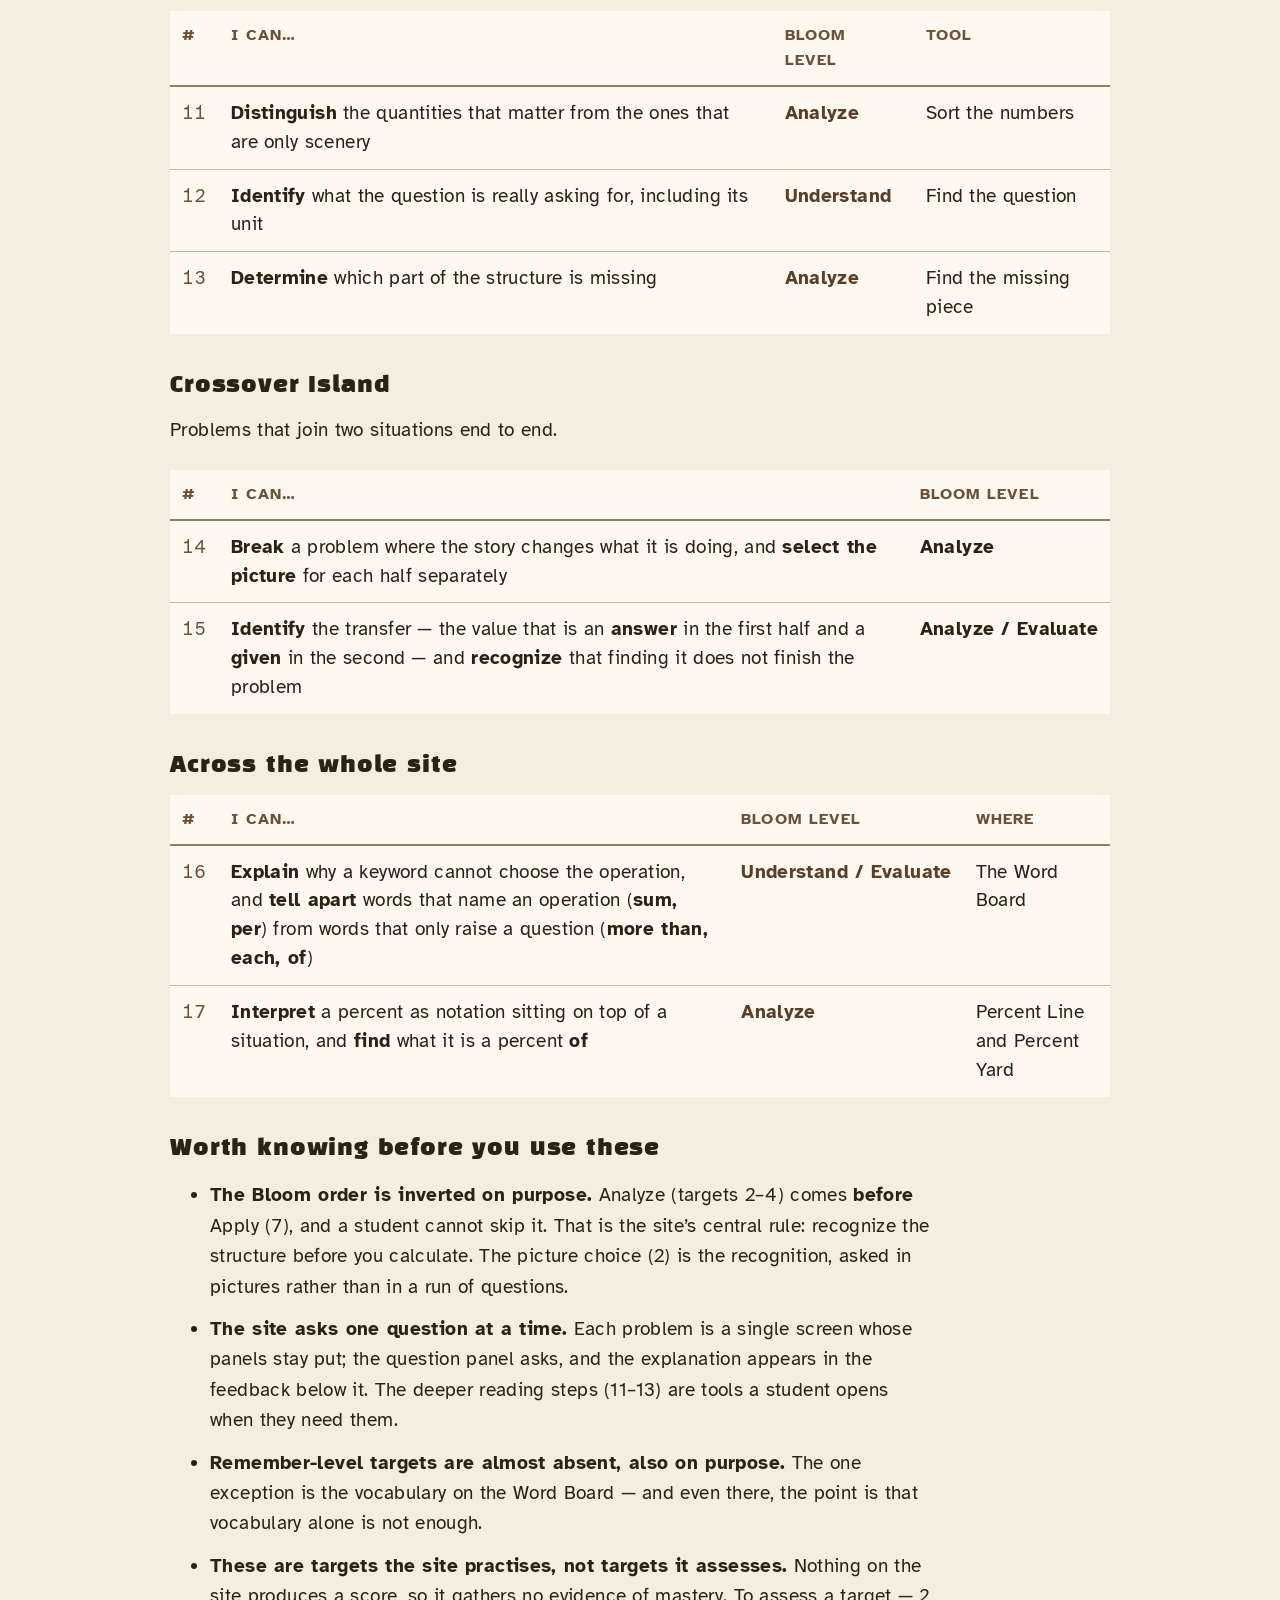
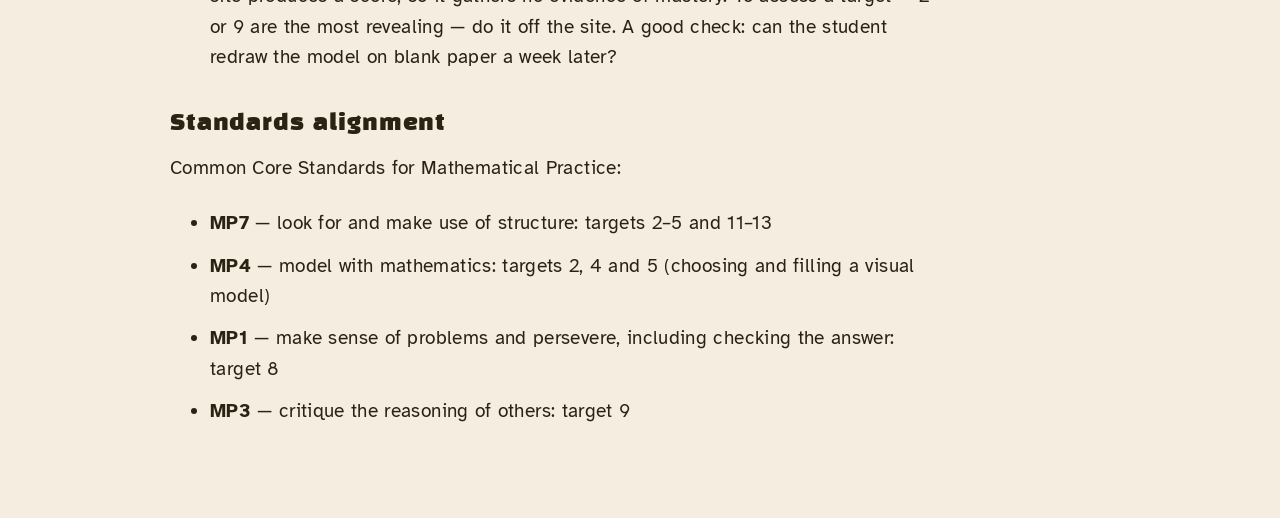
==== commit 70dac4b4: "For Teachers: remove the checklist target; seventeen targets, renumbered Target 11 (classify a story" ====
--- a/teachers.html
+++ b/teachers.html
@@ -115,10 +115,9 @@
           <tr><th scope="col">#</th><th scope="col">I can&hellip;</th><th scope="col">Bloom level</th><th scope="col">Tool</th></tr>
         </thead>
         <tbody>
-          <tr><td>11</td><td><strong>Classify</strong> a story by its shape, using a checklist of what it counts and what happens</td><td class="bloom">Analyze</td><td>Run the checklist</td></tr>
-          <tr><td>12</td><td><strong>Distinguish</strong> the quantities that matter from the ones that are only scenery</td><td class="bloom">Analyze</td><td>Sort the numbers</td></tr>
-          <tr><td>13</td><td><strong>Identify</strong> what the question is really asking for, including its unit</td><td class="bloom">Understand</td><td>Find the question</td></tr>
-          <tr><td>14</td><td><strong>Determine</strong> which part of the structure is missing</td><td class="bloom">Analyze</td><td>Find the missing piece</td></tr>
+          <tr><td>11</td><td><strong>Distinguish</strong> the quantities that matter from the ones that are only scenery</td><td class="bloom">Analyze</td><td>Sort the numbers</td></tr>
+          <tr><td>12</td><td><strong>Identify</strong> what the question is really asking for, including its unit</td><td class="bloom">Understand</td><td>Find the question</td></tr>
+          <tr><td>13</td><td><strong>Determine</strong> which part of the structure is missing</td><td class="bloom">Analyze</td><td>Find the missing piece</td></tr>
         </tbody>
       </table>
     </div>
@@ -131,8 +130,8 @@
           <tr><th scope="col">#</th><th scope="col">I can&hellip;</th><th scope="col">Bloom level</th></tr>
         </thead>
         <tbody>
-          <tr><td>15</td><td><strong>Break</strong> a problem where the story changes what it is doing, and <strong>select the picture</strong> for each half separately</td><td class="bloom">Analyze</td></tr>
-          <tr><td>16</td><td><strong>Identify</strong> the transfer &mdash; the value that is an <em>answer</em> in the first half and a <em>given</em> in the second &mdash; and <strong>recognize</strong> that finding it does not finish the problem</td><td class="bloom">Analyze / Evaluate</td></tr>
+          <tr><td>14</td><td><strong>Break</strong> a problem where the story changes what it is doing, and <strong>select the picture</strong> for each half separately</td><td class="bloom">Analyze</td></tr>
+          <tr><td>15</td><td><strong>Identify</strong> the transfer &mdash; the value that is an <em>answer</em> in the first half and a <em>given</em> in the second &mdash; and <strong>recognize</strong> that finding it does not finish the problem</td><td class="bloom">Analyze / Evaluate</td></tr>
         </tbody>
       </table>
     </div>
@@ -144,8 +143,8 @@
           <tr><th scope="col">#</th><th scope="col">I can&hellip;</th><th scope="col">Bloom level</th><th scope="col">Where</th></tr>
         </thead>
         <tbody>
-          <tr><td>17</td><td><strong>Explain</strong> why a keyword cannot choose the operation, and <strong>tell apart</strong> words that name an operation (<em>sum, per</em>) from words that only raise a question (<em>more than, each, of</em>)</td><td class="bloom">Understand / Evaluate</td><td>The Word Board</td></tr>
-          <tr><td>18</td><td><strong>Interpret</strong> a percent as notation sitting on top of a situation, and <strong>find</strong> what it is a percent <em>of</em></td><td class="bloom">Analyze</td><td>Percent Line and Percent Yard</td></tr>
+          <tr><td>16</td><td><strong>Explain</strong> why a keyword cannot choose the operation, and <strong>tell apart</strong> words that name an operation (<em>sum, per</em>) from words that only raise a question (<em>more than, each, of</em>)</td><td class="bloom">Understand / Evaluate</td><td>The Word Board</td></tr>
+          <tr><td>17</td><td><strong>Interpret</strong> a percent as notation sitting on top of a situation, and <strong>find</strong> what it is a percent <em>of</em></td><td class="bloom">Analyze</td><td>Percent Line and Percent Yard</td></tr>
         </tbody>
       </table>
     </div>
@@ -158,7 +157,7 @@
         in pictures rather than in a run of questions.</li>
       <li><strong>The site asks one question at a time.</strong> Each problem is a single screen whose
         panels stay put; the question panel asks, and the explanation appears in the feedback below it.
-        The deeper reading steps (11&ndash;14) are tools a student opens when they need them.</li>
+        The deeper reading steps (11&ndash;13) are tools a student opens when they need them.</li>
       <li><strong>Remember-level targets are almost absent, also on purpose.</strong> The one exception
         is the vocabulary on the Word Board &mdash; and even there, the point is that vocabulary
         alone is not enough.</li>
@@ -171,7 +170,7 @@
     <h2>Standards alignment</h2>
     <p>Common Core Standards for Mathematical Practice:</p>
     <ul class="teach-notes">
-      <li><strong>MP7</strong> &mdash; look for and make use of structure: targets 2&ndash;5 and 11&ndash;14</li>
+      <li><strong>MP7</strong> &mdash; look for and make use of structure: targets 2&ndash;5 and 11&ndash;13</li>
       <li><strong>MP4</strong> &mdash; model with mathematics: targets 2, 4 and 5 (choosing and filling a visual model)</li>
       <li><strong>MP1</strong> &mdash; make sense of problems and persevere, including checking the answer: target 8</li>
       <li><strong>MP3</strong> &mdash; critique the reasoning of others: target 9</li>
--- a/assets/css/app.css
+++ b/assets/css/app.css
@@ -637,53 +637,8 @@
   .map-table .row-here td:first-child { box-shadow: none; }
 }
 
-/* The five Platform Check cards.
-   Scoped to #r1checks so nothing else on the site moves.
-
-   The question was set at 16.8px — SMALLER than the 19px story it asks about,
-   which made each card's question read as a caption. And the cards had three
-   competing left edges: the card border, the eyebrow, and the options indented
-   a further ~89px by an un-reset list padding, with ~105px of dead space on the
-   right. Nothing aligned with anything.
-
-   The rail is the railway motif doing work the theme already owns: five stops
-   on a line rather than five identical boxes. No numerals — both screens of the
-   first read are numberless, so a digit here would be a masking defect, and the
-   spelled-out forms are barred for the same reason. */
-#r1checks { position: relative; }
-#r1checks::before {
-  content: ''; position: absolute; left: 9px; top: 1.4em; bottom: 1.4em;
-  width: 3px; background: var(--border-strong); border-radius: 2px;
-}
-#r1checks .card { position: relative; margin-left: calc(var(--su) * 4); }
-#r1checks .card::before {
-  content: ''; position: absolute; left: calc(var(--su) * -4 + 4px); top: 1.55em;
-  width: 13px; height: 13px; border-radius: 50%;
-  background: var(--cream-light); border: 3px solid var(--border-strong);
-  z-index: 1;
-}
-/* The tick from the stop to the platform. Without it the rail read as a line
-   NEAR some boxes rather than stops ON a line — a measured 21.5px of unbridged
-   gutter between rail centre and card edge. */
-#r1checks .card::after {
-  content: ''; position: absolute; left: calc(var(--su) * -4 + 17px); top: 2.05em;
-  width: calc(var(--su) * 4 - 17px); height: 3px; background: var(--border-strong);
-}
-/* ANSWERED, not "current" — all five questions live on one screen, so there is
-   no current one, and answered is the state a student can act on. Filled the
-   instant the card is answered, with no transition: this is a state-carrying
-   property and the codebase has a scar about animating those. It is never the
-   only signal (the chosen option is already marked), and it says nothing about
-   whether the answer was right. */
-#r1checks .card.answered::before {
-  background: var(--line-current, var(--line-partwhole));
-  border-color: var(--ink);
-}
-/* Was 1.06em — 20.1px against 18.05px body, a ratio of 1.12 that is "raised"
-   arithmetically and not perceptually. The question a student has to decode
-   should outrank the story it is about. */
-#r1checks .card h3 { font-size: 1.22em; margin-top: .15em; }
-#r1checks .choices { padding-left: 0; margin-left: 0; }
+/* (The five checklist cards' rail, `#r1checks`, lived here. The checklist was
+   removed 2026-10-20.) */
 
 /* `.hint-text` is 14px, which is fine for chrome and wrong for instructions.
    On these two screens it carries the actual task — "Tap every sentence that
@@ -1654,6 +1609,19 @@
   border-radius: var(--radius-xs); padding: calc(var(--su) * 1.25);
 }
 .cmp-row:hover:not(:disabled) { border-color: var(--line-compare); }
+/* Narrow phones: both label columns shrink BY THE SAME AMOUNT, so every
+   track still starts and ends at the same x (the rule above) — at 7.5em a row
+   needed 333px and pushed a 320px screen sideways (island Plan, 2026-10-20). */
+@media (max-width: 420px) {
+  /* Label and value on one line, the bar full width under them. Shrinking
+     the label columns instead left a 37px bar at 320px. Every row uses the
+     same layout, so every track still spans the same x. */
+  .cmp-row { grid-template-columns: minmax(0, 1fr) auto; grid-template-areas: "lab val" "bar bar";
+    row-gap: 6px; column-gap: 8px; font-size: .92em; }
+  .cmp-row > :nth-child(1) { grid-area: lab; }
+  .cmp-row > :nth-child(2) { grid-area: bar; }
+  .cmp-row > :nth-child(3) { grid-area: val; text-align: right; }
+}
 .cmp-name { font-weight: 700; }
 .cmp-track {
   position: relative; height: 26px; border-radius: 3px;
@@ -2286,6 +2254,56 @@
 }
 .hub-art svg { display: block; width: 100%; height: auto; }
 
+/* The trip's own pictures in a hub (hub.js `pickerArt`): the line's shape
+   large, captioned exactly as on the platform, and under it each place its
+   missing piece can be. Framed like `.hub-art`, with the line's colour as the
+   accent rule so the page still says which line it is. */
+.hub-picture {
+  border: 3px solid var(--ink); border-left: 8px solid var(--line-current, var(--ink));
+  border-radius: var(--radius-sm); background: var(--cream-light);
+  box-shadow: 0 3px 0 rgba(44,34,20,.18);
+  margin: 0 0 calc(var(--su) * 2); padding: calc(var(--su) * 1.5);
+}
+.hub-picture .mp-svg { display: block; width: 100%; height: auto; color: var(--ink); }
+.hub-shape { margin: 0 auto; max-width: 360px; text-align: center; }
+.hub-shape figcaption { font-weight: 700; margin-top: 4px; }
+.hub-slots { margin-top: calc(var(--su) * 1.5); border-top: 1px dashed var(--border); padding-top: calc(var(--su)); }
+.hub-slots-head { font-size: .78em; letter-spacing: .1em; text-transform: uppercase; color: var(--ink-muted);
+  font-weight: 700; margin: 0 0 calc(var(--su)); max-width: none; }
+.hub-slots ul, .hub-allfive ul { list-style: none; margin: 0; padding: 0; max-width: none;
+  display: grid; gap: calc(var(--su)); grid-template-columns: repeat(auto-fit, minmax(140px, 1fr)); }
+.hub-slots li, .hub-allfive li { background: var(--cream); border: 1.5px solid var(--border-strong);
+  border-radius: var(--radius-xs); padding: 6px; text-align: center; font-size: .82em; line-height: 1.3; }
+.hub-slots li .mp-svg, .hub-allfive li .mp-svg { max-width: 150px; margin: 0 auto 4px; }
+.hub-allfive li { border-top: 4px solid var(--line-current, var(--border-strong)); }
+/* THREE BY TWO, CENTRED — the same arrangement as the trip's picture cards
+   (`.mp-grid`), so the five read as the same set in both places (user,
+   2026-10-20). Six half-columns, each picture spanning two; the bottom pair
+   starts at the second, which centres it. */
+.hub-allfive ul { grid-template-columns: repeat(6, minmax(0, 1fr)); }
+.hub-allfive li { grid-column: span 2; }
+.hub-allfive li:nth-child(4) { grid-column: 2 / span 2; }
+/* Phones: two to a row, the fifth centred under them. */
+@media (max-width: 560px) {
+  /* Four columns, so a lone fifth card can sit exactly in the middle — on six,
+     two-to-a-row leaves no centred span for one card (it measured 17px off). */
+  .hub-allfive ul { grid-template-columns: repeat(4, minmax(0, 1fr)); }
+  .hub-allfive li, .hub-allfive li:nth-child(4) { grid-column: span 2; }
+  .hub-allfive li:nth-child(5) { grid-column: 2 / span 2; }
+}
+/* "Ask yourself" in a hub (hub.js `ART.askset`): the trip's own set, built by
+   `ModelPicker.askHTML`, but as a list down the page with bigger pictures —
+   the hub is where it is read slowly, not glanced at in a feedback bar. */
+.hub-askset .ck-askset { flex-direction: column; flex-wrap: nowrap; align-items: flex-start; gap: 8px; }
+.hub-askset .ck-askset li { font-size: 1em; gap: 12px; }
+.hub-askset .ck-ask-thumb, .hub-askset .ck-ask-thumb .mp-svg { width: 72px; }
+/* At 320px a 72px picture left 59px for the question beside it, and the set
+   overflowed its frame (measured). Smaller pictures on phones. */
+@media (max-width: 600px) {
+  .hub-askset .ck-askset li { gap: 8px; }
+  .hub-askset .ck-ask-thumb, .hub-askset .ck-ask-thumb .mp-svg { width: 44px; }
+}
+
 .hub-nav { display: flex; align-items: center; justify-content: space-between; gap: calc(var(--su) * 1.5); }
 .hub-count { font-weight: 700; font-variant-numeric: tabular-nums; }
 
@@ -2316,6 +2334,18 @@
   display: grid; place-items: center; width: 2em; height: 2em; border-radius: 50%;
   background: var(--orange-deep); color: var(--cream-light);
   border: 2px solid var(--ink); font-weight: 700;
+}
+/* Since 2026-10-20 each row leads with the trip's own picture for that question
+   (hub.js `asksetHTML`) instead of a number, accented in its line's colour. */
+.hub-cl-pic { display: block; width: 88px; padding: 4px; background: var(--cream);
+  border: 1.5px solid var(--border-strong); border-top: 4px solid var(--line-current, var(--border-strong));
+  border-radius: var(--radius-xs); align-self: start; }
+.hub-cl-pic .mp-svg { display: block; width: 100%; height: auto; color: var(--ink); }
+/* Phones: the picture ABOVE its question. Beside it, the text column at 320px
+   was about a hundred pixels wide and the list measured 2,246px tall. */
+@media (max-width: 600px) {
+  .hub-cl-row { grid-template-columns: 1fr; gap: calc(var(--su) * .75); }
+  .hub-cl-pic { width: 72px; }
 }
 .hub-cl-row h4 { margin: 0 0 calc(var(--su) * .5); }
 .hub-cl-row p { margin: 0 0 calc(var(--su) * .5); }
@@ -3528,12 +3558,48 @@
 .ck-pad .est-pad-box { min-height: 120px; }
 
 .ck-body { display: grid; gap: calc(var(--su) * 1.25); }
-/* Stacked (under 1024px): the answer, what was said about it and the lever
-   stay together, straight after the question — measured at 375px the lever
-   was otherwise 900px below it, under the picture and the pad. The grid
-   areas at 1024px+ place everything explicitly, so this order is ignored there. */
+/* Stacked (under 1024px), in the order a student works down a phone: the
+   story and its picture, the question, the thing they answer with (picture
+   cards, the model), the lever, then what was said about it. The picture
+   cards used to come after the feedback and the lever, ~700px below their
+   own question. The grid areas at 1024px+ place everything explicitly, so
+   this order is ignored there. */
 .ck-text { order: 1; } .ck-scene { order: 2; } .ck-ask { order: 3; }
-.ck-bottom { order: 4; } .ck-lever { order: 5; } .ck-work { order: 6; } .ck-pad { order: 7; }
+.ck-work { order: 4; } .ck-lever { order: 5; } .ck-bottom { order: 6; } .ck-pad { order: 7; }
+.ck-pad-toggle { display: none; }
+
+/* ---------- The cockpit on a phone or tablet (under 1024px) ----------
+   ONE SCROLL, THE PAGE'S (user, 2026-10-20: "the scroll barely works; the
+   dialogue and Feedback are oddly shaped and hard to read"). Measured at
+   375px: the feedback was a 174px column scrolling inside itself (603px of
+   text in a 113px box), Mr Fraction's speech a 78px-wide column 802px tall,
+   and the sketch pad a 308x268 surface that took every touch for drawing.
+   Any swipe that started on one of those scrolled it, or drew, instead of
+   moving the page. Here nothing scrolls inside itself, the feedback and Mr
+   Fraction run the full width, one above the other, and the pad starts
+   closed behind a button. Desktop is untouched. */
+/* `.cockpit` on every selector: the base panel rules sit later in this file,
+   and at equal specificity they won — the feedback kept scrolling inside
+   itself (128px showing of 329). */
+@media (max-width: 1023px) {
+  .cockpit .ck-panel { overflow: visible; overscroll-behavior: auto; }
+  .cockpit .ck-bottom { flex-direction: column; gap: calc(var(--su)); }
+  .cockpit .ck-feedback { order: 1; max-height: none; min-height: 72px; overflow: visible; }
+  .cockpit .ck-say { order: 2; flex-basis: auto; width: 100%; }
+  .mf-companion[data-docked] { flex-direction: row; align-items: flex-start; gap: 10px; }
+  .mf-companion[data-docked] .mf-c-figure { flex: 0 0 auto; order: -1; }
+  .mf-companion[data-docked] .mf-c-figure img { width: 44px; }
+  .mf-companion[data-docked] .mf-c-bubble { flex: 1 1 auto; min-width: 0; max-height: none; overflow: visible;
+    font-size: 1rem; line-height: 1.5; }
+  .ck-lever-btn { min-height: 52px; }
+  /* The pad, on request. Open, it is a fixed, comfortable size. */
+  /* The stop's eyebrow wraps on a phone instead of running 17px off it. */
+  .cockpit .journey-bar .eyebrow { white-space: normal; }
+  .cockpit .ck-pad-toggle { display: inline-flex; width: 100%; justify-content: center; }
+  .cockpit .ck-pad:not([data-open]) .est-pad-wrap { display: none; }
+  .cockpit .ck-pad[data-open] .est-pad-box { height: 260px; flex: 0 0 auto; }
+  .cockpit .ck-pad { flex-direction: column; gap: 8px; }
+}
 .ck-panel {
   background: var(--cream-light);
   border: 2px solid var(--border-strong); border-radius: var(--radius);
@@ -3563,10 +3629,8 @@
 .ck-ask .section-head { margin: 0 0 calc(var(--su)); }
 .ck-ask .section-head h2 { font-size: clamp(1.05rem, .85rem + .45vw, 1.3rem); }
 .ck-ask .section-head .rule { display: none; }
-.ck-ask h3, .ck-ask #r1checks .card h3 { font-size: clamp(1rem, .9rem + .3vw, 1.15rem); margin-top: 0; }
+.ck-ask h3 { font-size: clamp(1rem, .9rem + .3vw, 1.15rem); margin-top: 0; }
 .ck-ask .eyebrow { font-size: .72rem; }
-.ck-ask #r1checks::before, .ck-ask #r1checks .card::before, .ck-ask #r1checks .card::after { display: none; }
-.ck-ask #r1checks .card { margin: 0; padding: calc(var(--su) * 1.25); box-shadow: none; }
 .ck-ask p { margin-bottom: .55em; }
 .ck-ask h3 { margin-bottom: .5em; text-align: center; }
 /* A step that is only a question and a lever (the first read) sits in the
@@ -3737,6 +3801,33 @@
 .ck-tools-row { display: flex; flex-direction: column; gap: 6px; align-items: stretch; }
 .ck-tools-row .btn { justify-content: flex-start; }
 .ck-back-row { margin: 0 0 calc(var(--su)); }
+
+/* "Ask yourself" — the checklist, short, beside the pictures it points to.
+   One compact row that wraps, so it fits the slim feedback bar on a laptop. */
+.ck-askset { list-style: none; margin: 0; padding: 0; max-width: none;
+  display: flex; flex-wrap: wrap; align-items: center; gap: 6px 14px; }
+.ck-askset li { display: flex; align-items: center; gap: 6px; font-size: .92em; line-height: 1.25; }
+.ck-ask-thumb { flex: 0 0 auto; width: 40px; }
+.ck-ask-thumb .mp-svg { width: 40px; height: auto; display: block; color: var(--ink); }
+.ck-askset-slot li:not(.ck-askset-head)::before { content: "?"; display: inline-grid; place-items: center;
+  width: 20px; height: 20px; border-radius: 50%; background: var(--orange-deep); color: #fff;
+  font-weight: 700; font-size: .8em; flex: 0 0 auto; }
+/* Short laptop windows: the pinned bar is ~84px, so the set tightens to fit. */
+@media (min-width: 1024px) and (max-height: 860px) {
+  .ck-askset { gap: 2px 12px; }
+  .ck-askset li { font-size: .84em; }
+  .ck-ask-thumb, .ck-ask-thumb .mp-svg { width: 30px; }
+  /* The slim bar makes room for the set while it is the thing showing —
+     measured 116px of content in 84 — and returns to slim once a pick is
+     answered and the set gives way to the verdict. */
+  .cockpit .ck-feedback:has(.ck-coach[data-latest] .ck-askset) { max-height: 124px; }
+}
+/* Phones: a question a line, with a small picture. Two to a row squeezed
+   each question into a 127px cell, 66–87px tall. */
+@media (max-width: 600px) {
+  .ck-askset { flex-direction: column; align-items: flex-start; gap: 4px; }
+  .ck-ask-thumb, .ck-ask-thumb .mp-svg { width: 34px; }
+}
 
 /* The coaching note: a step's instructions, moved out of the question panel. */
 .ck-coach .ck-coach-body > * { margin: 0 0 4px; font-size: inherit; color: inherit; }
